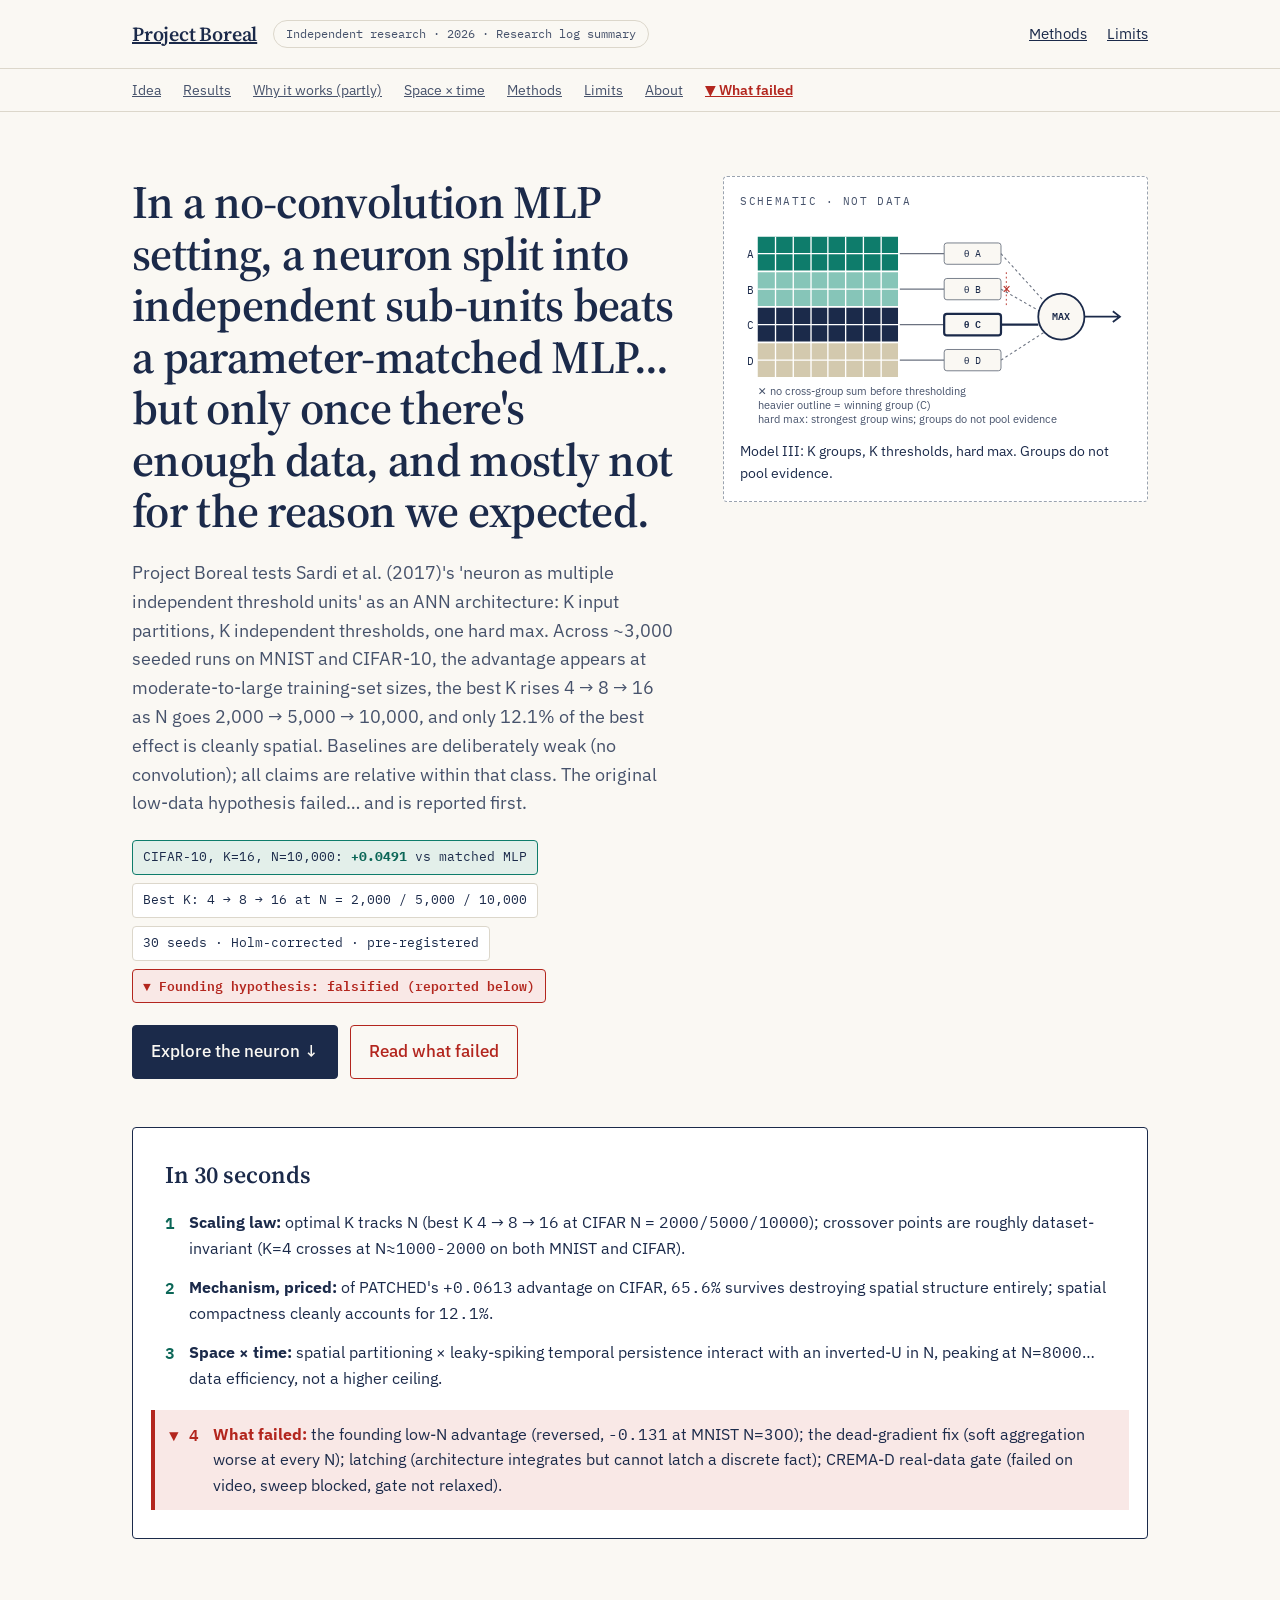
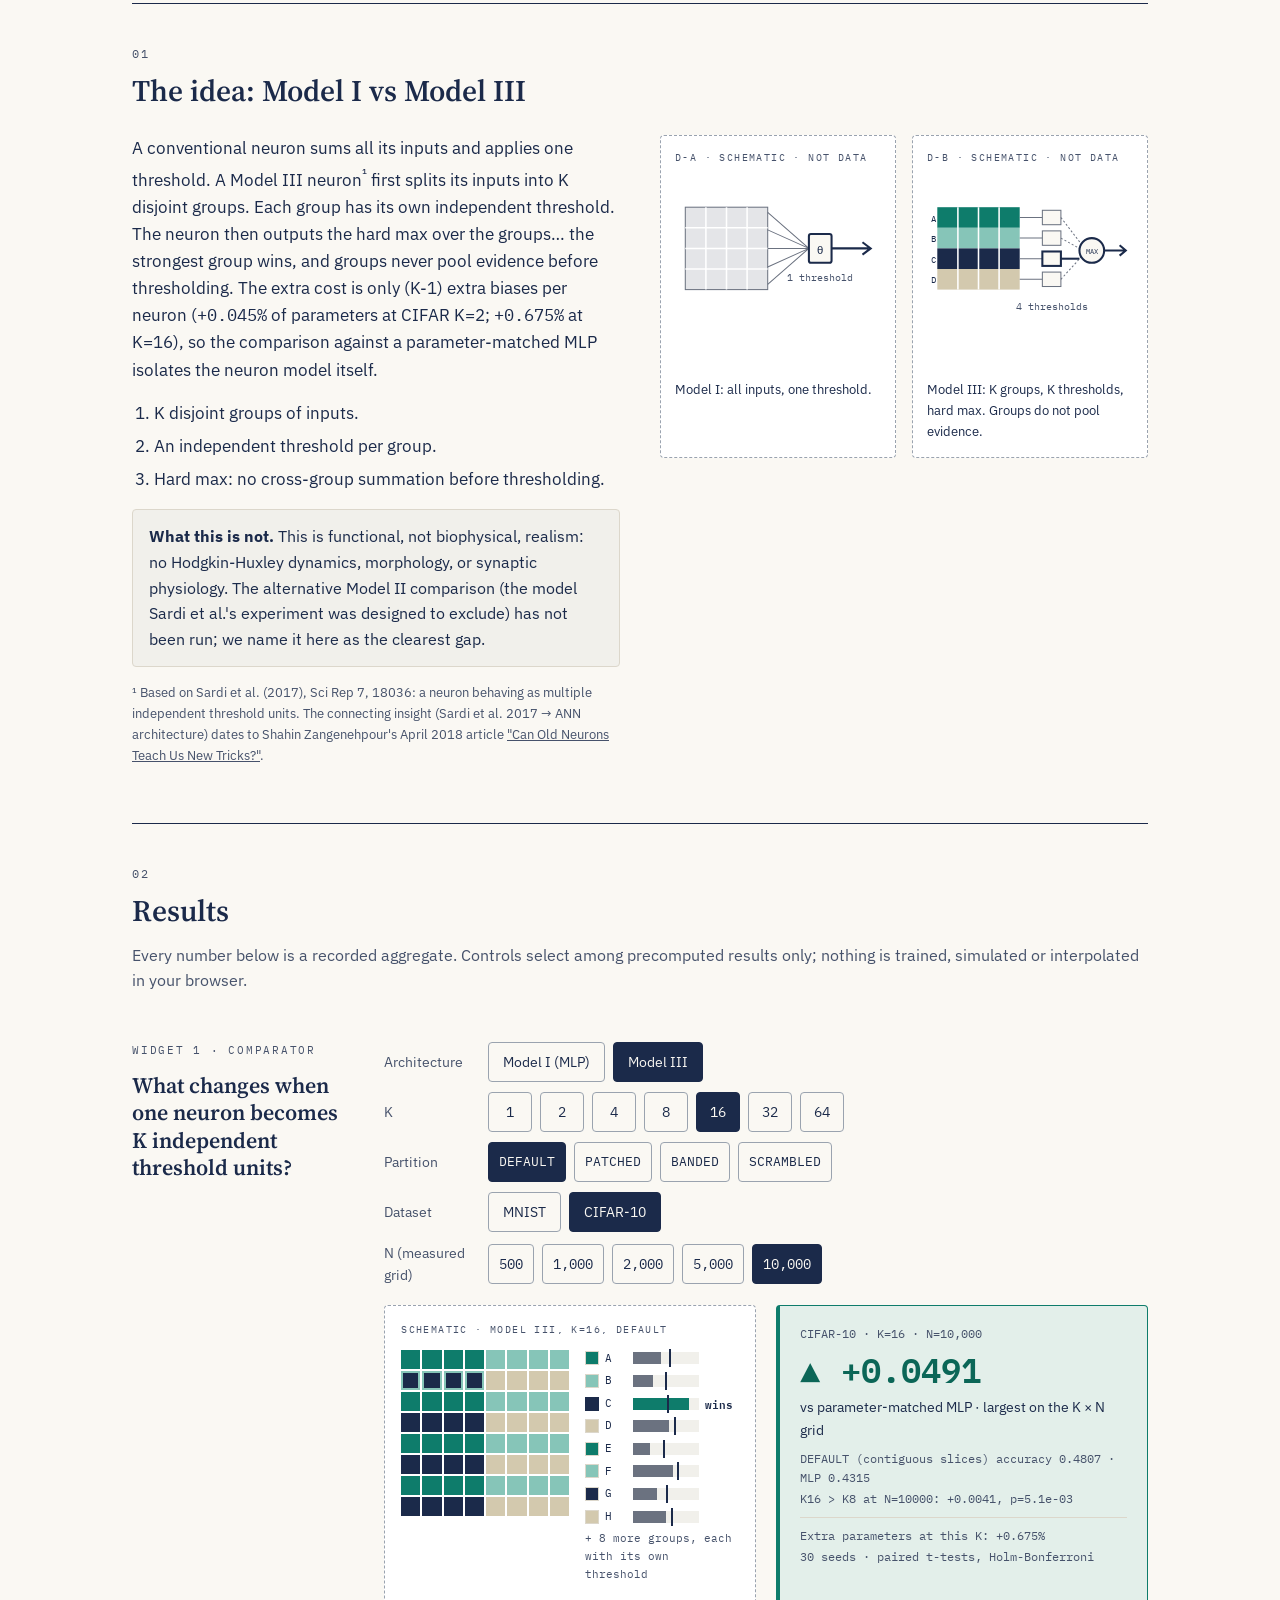
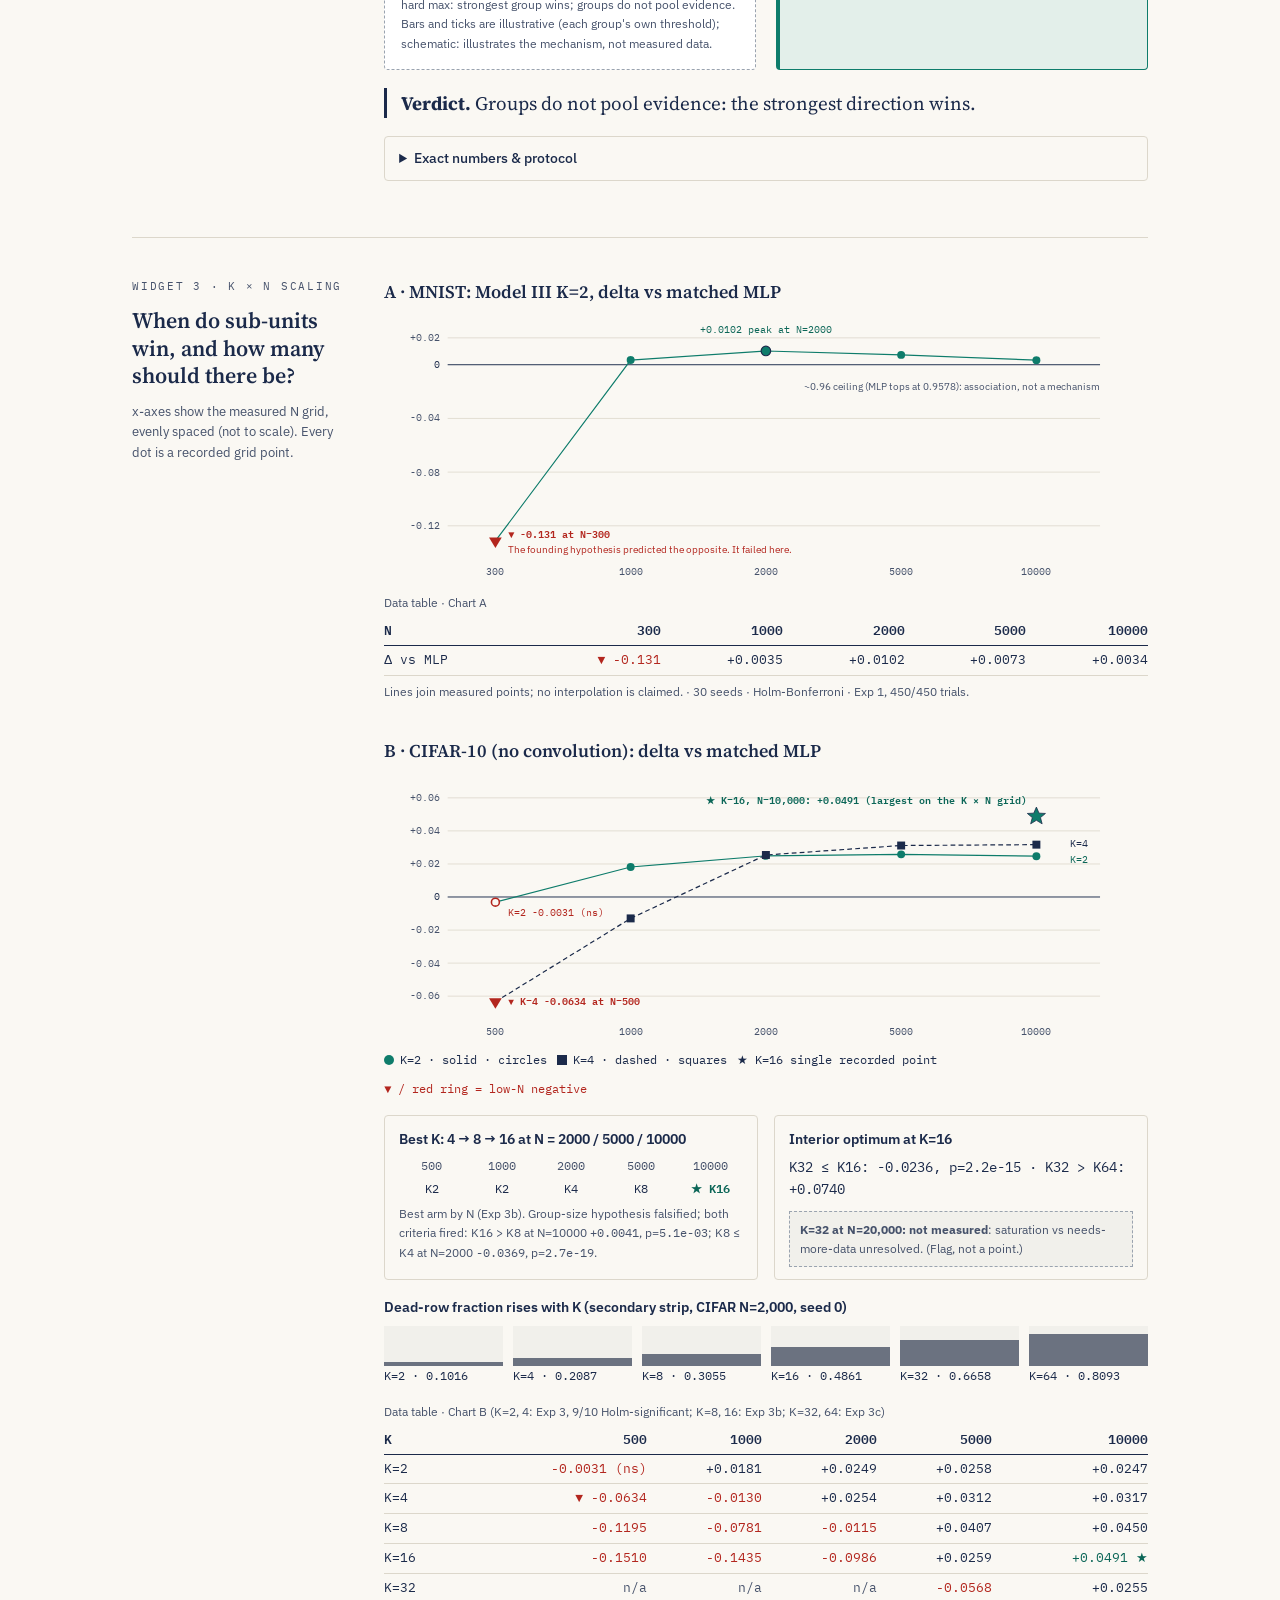
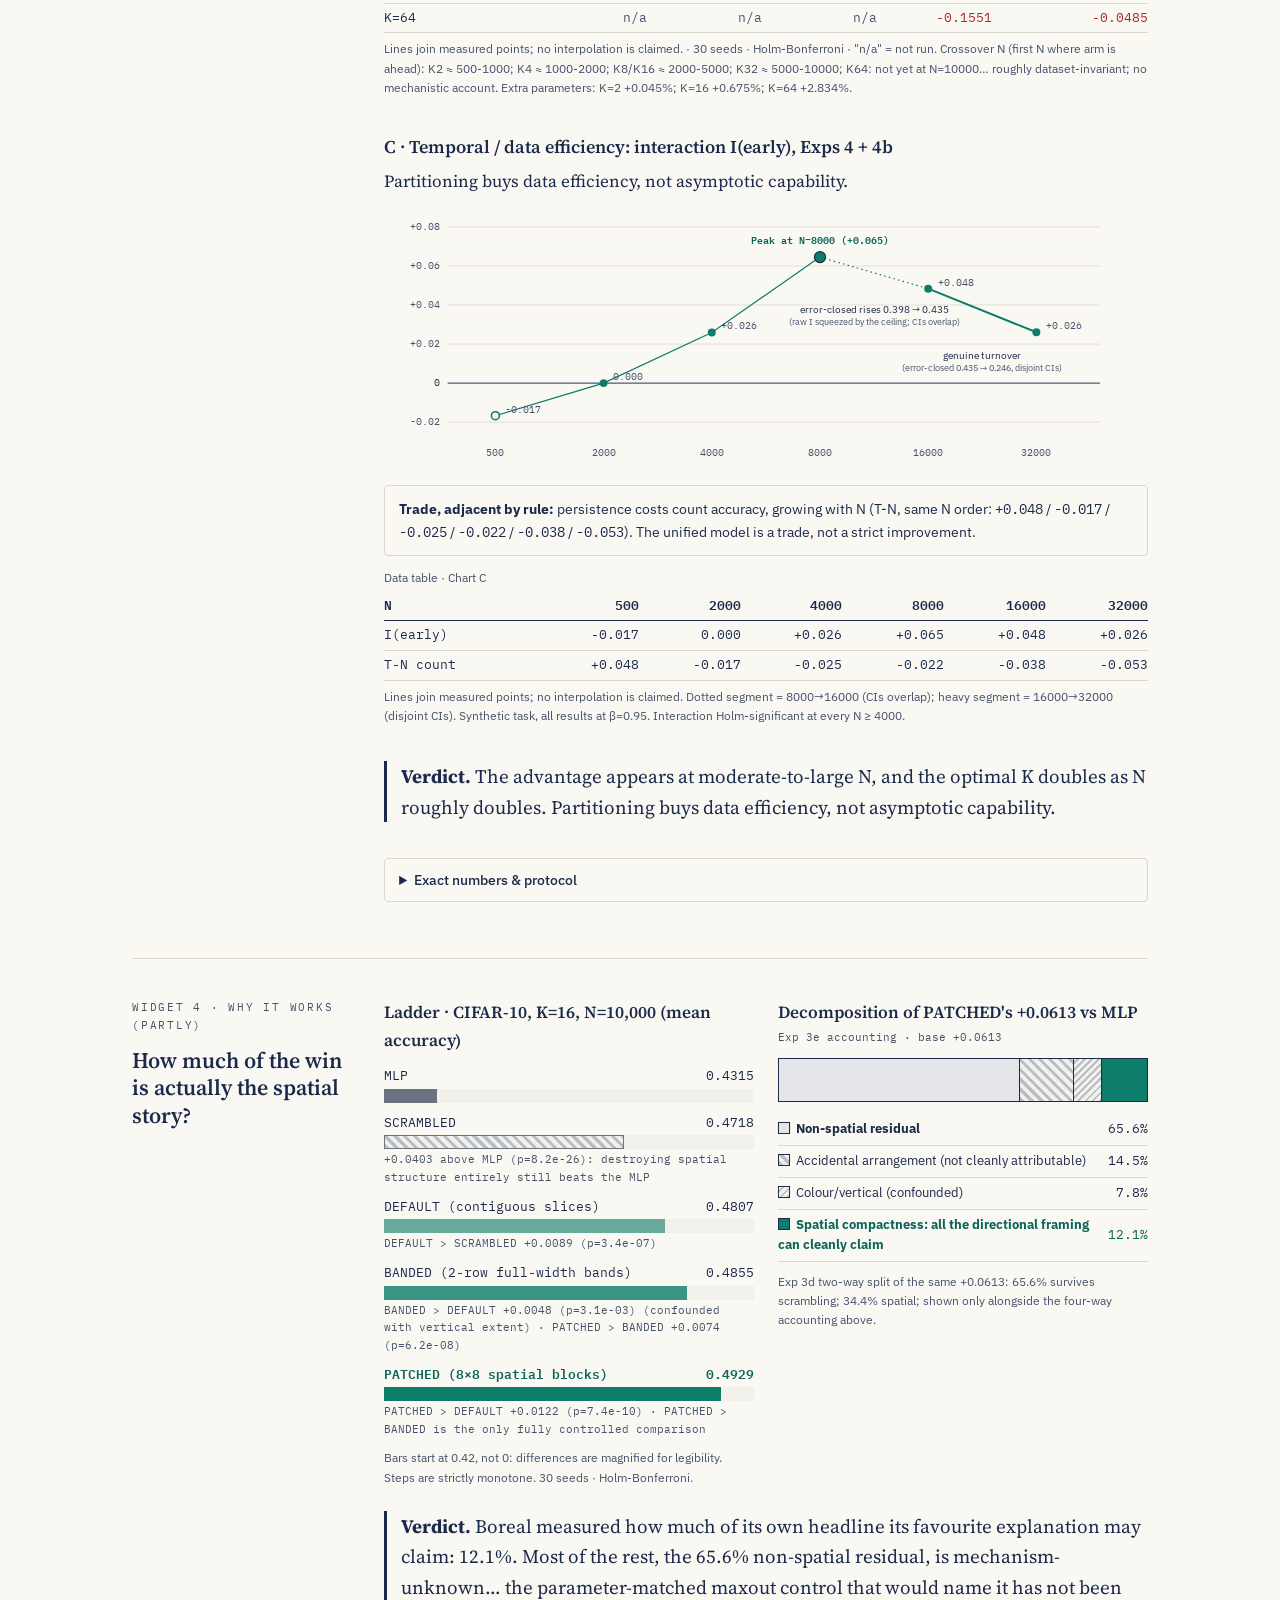
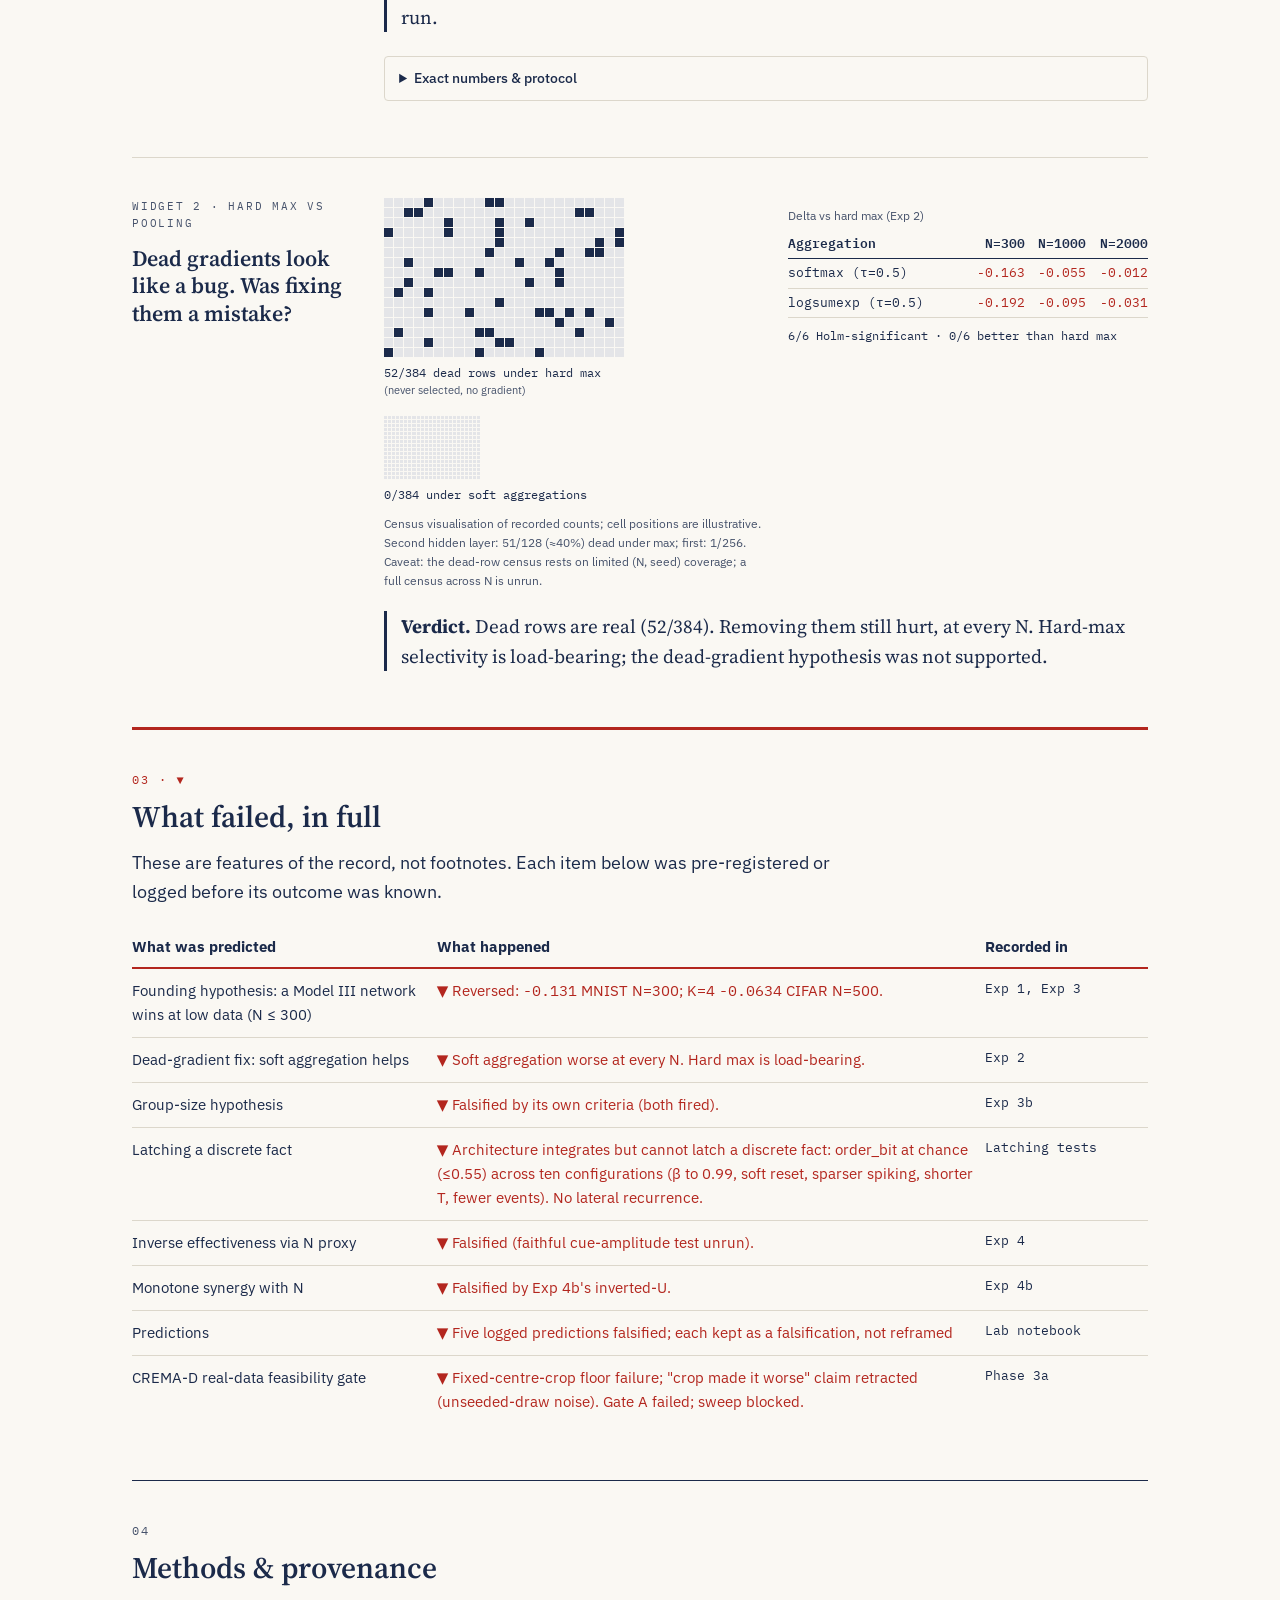
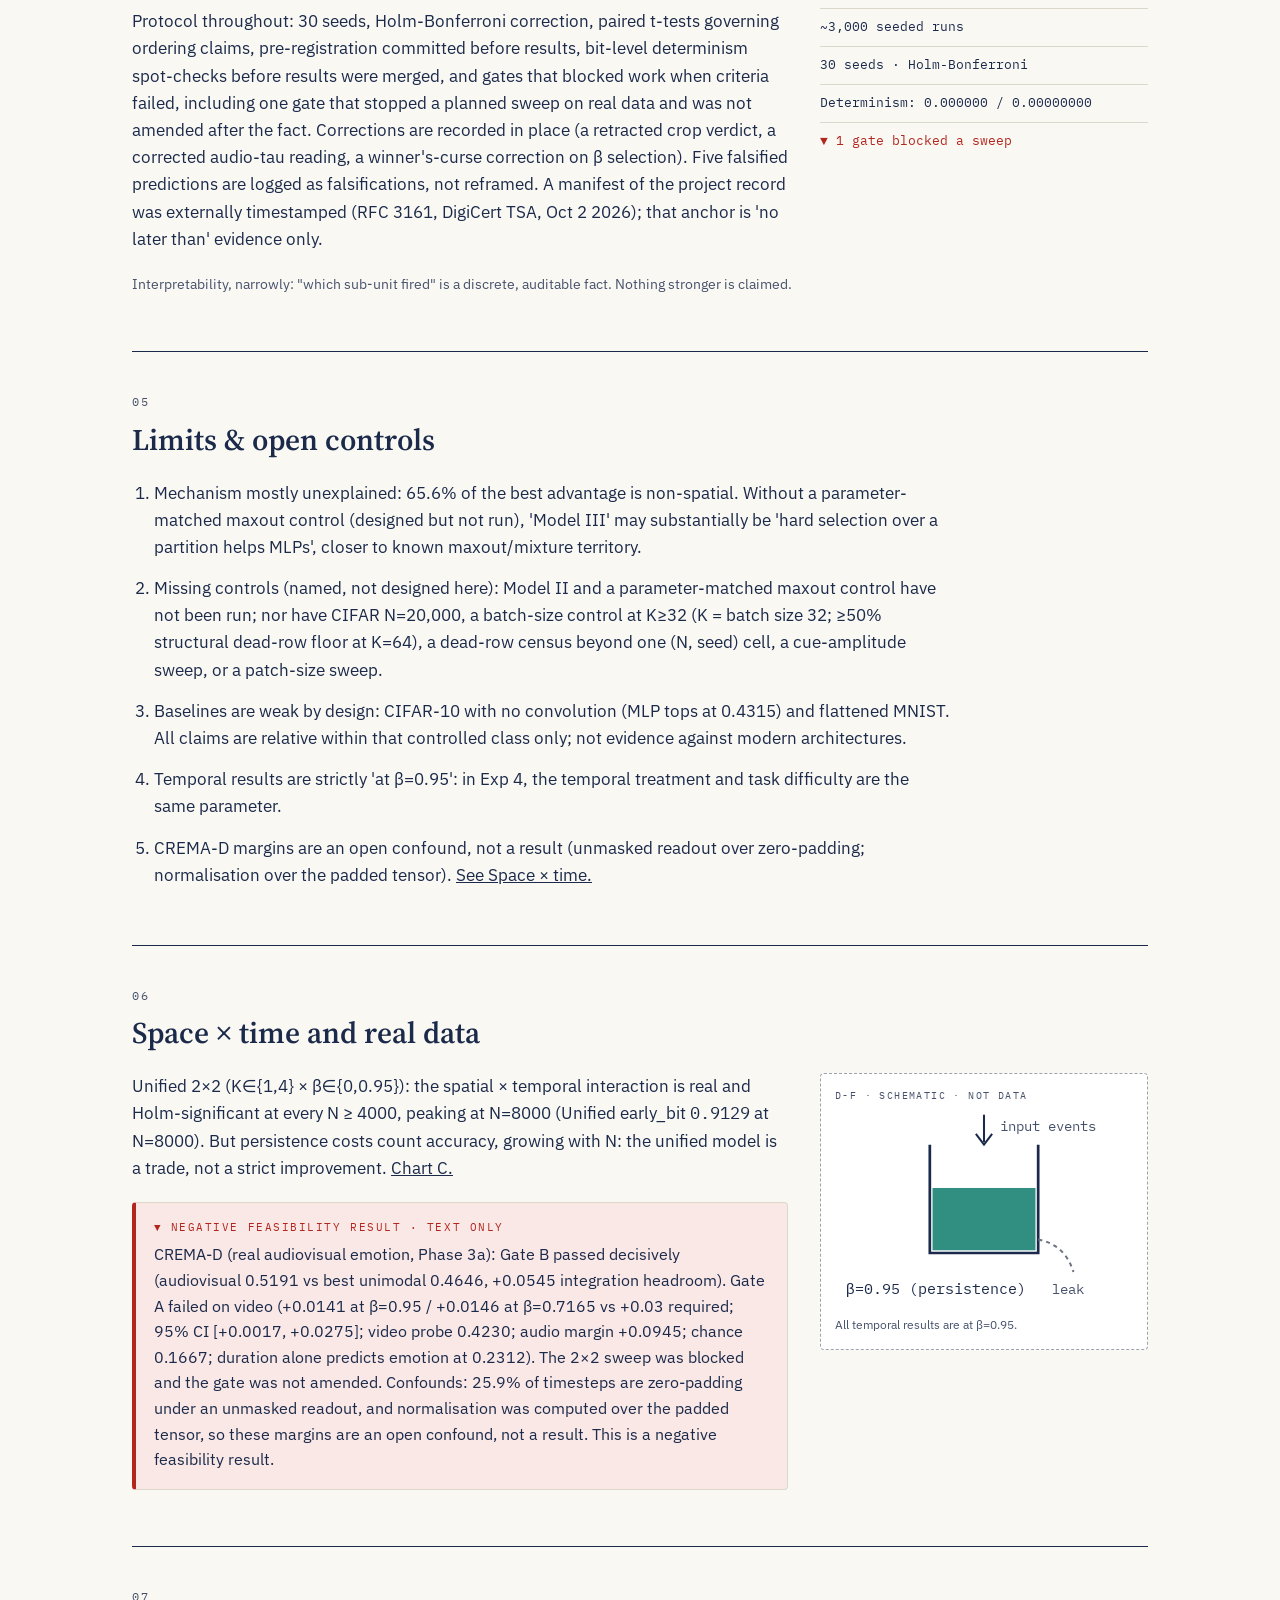
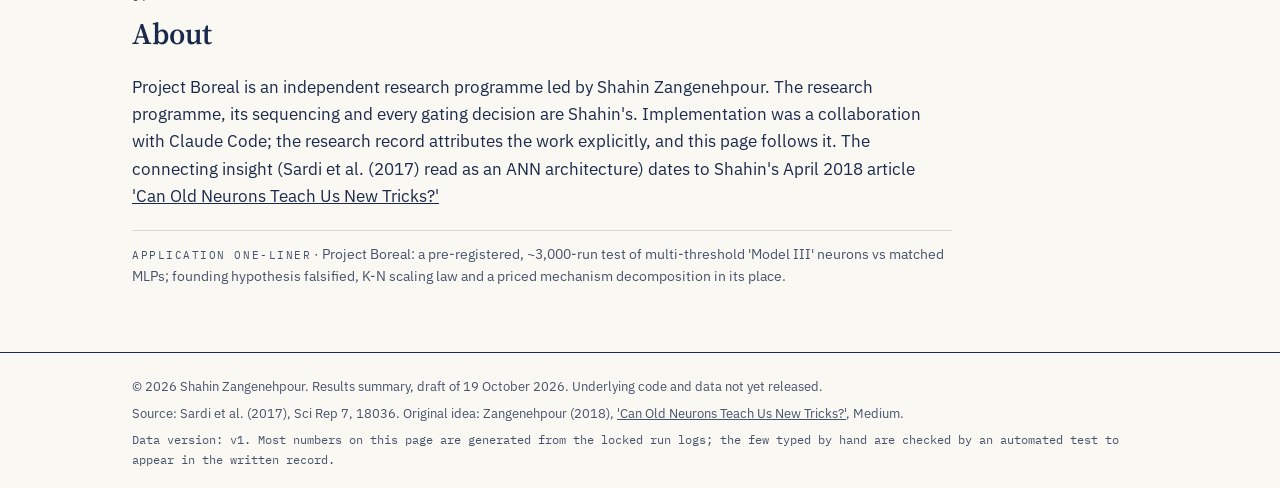
==== boreal/index.html @ 22e05ed9 "Host the Project Boreal results summary at /boreal/ - Copy the built static page (index.html, styles" ====
<!doctype html>
<html lang="en-CA">
<head>
<meta charset="utf-8">
<meta name="viewport" content="width=device-width, initial-scale=1">
<title>Project Boreal</title>
<meta name="description" content="Project Boreal: a pre-registered test of multi-threshold Model III neurons against parameter-matched MLPs. Results summary from the research log.">
<link rel="preconnect" href="https://fonts.googleapis.com">
<link rel="preconnect" href="https://fonts.gstatic.com" crossorigin>
<link rel="stylesheet" href="https://fonts.googleapis.com/css2?family=Source+Serif+4:opsz,wght@8..60,400;8..60,600&family=IBM+Plex+Sans:wght@400;500;600&family=IBM+Plex+Mono:wght@400;500;600&display=swap">
<link rel="stylesheet" href="styles.css">
<script src="app.js" defer></script>
</head>
<body>

<header class="site-header" id="top">
  <div class="site-header__inner">
    <a class="site-title" href="#top">Project Boreal</a>
    <span class="pill">Independent research · 2026 · Research log summary</span>
    <span class="spacer"></span>
    <nav class="top-links" aria-label="Quick links">
      <a href="#methods">Methods</a><span class="only-mob" aria-hidden="true">·</span><a href="#limits">Limits</a>
    </nav>
  </div>
</header>

<nav class="sticky-nav only-desk" aria-label="Sections">
  <div class="sticky-nav__inner">
    <a href="#idea">Idea</a>
    <a href="#results">Results</a>
    <a href="#why">Why it works (partly)</a>
    <a href="#spacetime">Space × time</a>
    <a href="#methods">Methods</a>
    <a href="#limits">Limits</a>
    <a href="#about">About</a>
    <a class="sticky-nav__fail" href="#failed">▼ What failed</a>
  </div>
</nav>

<details class="mob-nav only-mob">
  <summary>Sections ▾ <a class="mob-nav__fail" href="#failed">▼ What failed</a></summary>
  <nav class="mob-nav__links" aria-label="Sections">
    <a href="#idea">Idea</a>
    <a href="#results">Results</a>
    <a href="#why">Why it works (partly)</a>
    <a href="#spacetime">Space × time</a>
    <a href="#methods">Methods</a>
    <a href="#limits">Limits</a>
    <a href="#about">About</a>
  </nav>
</details>

<main>

<section class="hero" aria-labelledby="hero-title">
  <div class="hero__text">
    <h1 id="hero-title">In a no-convolution MLP setting, a neuron split into independent sub-units beats a parameter-matched MLP… but only once there's enough data, and mostly not for the reason we expected.</h1>
    <p class="lead only-desk">Project Boreal tests Sardi et al. (2017)'s 'neuron as multiple independent threshold units' as an ANN architecture: K input partitions, K independent thresholds, one hard max. Across ~3,000 seeded runs on MNIST and CIFAR-10, the advantage appears at moderate-to-large training-set sizes, the best K rises <span data-v="cifar.best_k.2000" data-f="i">4</span> → <span data-v="cifar.best_k.5000" data-f="i">8</span> → <span data-v="cifar.best_k.10000" data-f="i">16</span> as N goes 2,000 → 5,000 → 10,000, and only <span data-v="partition.share.compactness" data-f="p1">12.1%</span> of the best effect is cleanly spatial. Baselines are deliberately weak (no convolution); all claims are relative within that class. The original low-data hypothesis failed… and is reported first.</p>
    <ul class="chips">
      <li class="chip-win">CIFAR-10, K=16, N=10,000: <b data-v="cifar.delta.16.10000" data-f="s4">+0.0491</b> vs matched MLP</li>
      <li>Best K: <span data-v="cifar.best_k.2000" data-f="i">4</span> → <span data-v="cifar.best_k.5000" data-f="i">8</span> → <span data-v="cifar.best_k.10000" data-f="i">16</span> at N = 2,000 / 5,000 / 10,000</li>
      <li><span data-v="meta.seeds" data-f="i">30</span> seeds · Holm-corrected · pre-registered</li>
      <li class="chip-fail">▼ Founding hypothesis: falsified (reported below)</li>
    </ul>
    <div class="ctas">
      <a class="cta" href="#widget1">Explore the neuron ↓</a>
      <a class="cta cta--fail" href="#failed">Read what failed</a>
    </div>
  </div>
  <figure class="schematic hero__fig only-desk">
    <div class="schematic__label">SCHEMATIC · NOT DATA</div>
    <svg viewBox="0 0 440 240" role="img" aria-label="Schematic of a Model III neuron: an input grid split into four lettered groups, each with its own threshold, feeding a hard max; group C wins.">
      <rect class="f-g0" x="20" y="20" width="158" height="38"/>
      <rect class="f-g1" x="20" y="60" width="158" height="38"/>
      <rect class="f-g2" x="20" y="100" width="158" height="38"/>
      <rect class="f-g3" x="20" y="140" width="158" height="38"/>
      <path class="f-none s-surface" stroke-width="1.5" d="M40 20V178M60 20V178M80 20V178M99 20V178M119 20V178M139 20V178M159 20V178M20 39H178M20 79H178M20 119H178M20 159H178"/>
      <text class="t-mono" font-size="12" x="8" y="44">A</text>
      <text class="t-mono" font-size="12" x="8" y="84">B</text>
      <text class="t-mono" font-size="12" x="8" y="124">C</text>
      <text class="t-mono" font-size="12" x="8" y="164">D</text>
      <path class="f-none s-base" stroke-width="1.5" d="M180 39H230M180 79H230M180 119H230M180 159H230"/>
      <rect class="f-paper s-base" stroke-width="1" x="230" y="27" width="64" height="24" rx="3"/>
      <rect class="f-paper s-base" stroke-width="1" x="230" y="67" width="64" height="24" rx="3"/>
      <rect class="f-paper s-ink" stroke-width="2.5" x="230" y="107" width="64" height="24" rx="3"/>
      <rect class="f-paper s-base" stroke-width="1" x="230" y="147" width="64" height="24" rx="3"/>
      <text class="t-mono t-mid" font-size="11" x="262" y="43">θ A</text>
      <text class="t-mono t-mid" font-size="11" x="262" y="83">θ B</text>
      <text class="t-mono t-mid t-b" font-size="11" x="262" y="123">θ C</text>
      <text class="t-mono t-mid" font-size="11" x="262" y="163">θ D</text>
      <path class="f-none s-base" stroke-width="1.2" stroke-dasharray="3 3" d="M294 39L342 92M294 79L338 104M294 159L342 128"/>
      <path class="f-none s-ink" stroke-width="2.5" d="M294 119H336"/>
      <circle class="f-paper s-ink" stroke-width="2" cx="362" cy="110" r="26"/>
      <text class="t-mono t-mid t-b" font-size="11" x="362" y="114">MAX</text>
      <path class="f-none s-ink" stroke-width="2" d="M388 110H426M420 104L428 110L420 116"/>
      <path class="f-none s-fail" stroke-width="1" stroke-dasharray="2 3" d="M300 60V98"/>
      <text class="t-mono t-fail t-mid" font-size="12" x="300" y="83">✕</text>
      <text class="t-body t-ink2" font-size="12" x="20" y="198">✕ no cross-group sum before thresholding</text>
      <text class="t-body t-ink2" font-size="12" x="20" y="214">heavier outline = winning group (C)</text>
      <text class="t-body t-ink2" font-size="12" x="20" y="230">hard max: strongest group wins; groups do not pool evidence</text>
    </svg>
    <figcaption>Model III: K groups, K thresholds, hard max. Groups do not pool evidence.</figcaption>
  </figure>
</section>

<section class="thirty" aria-labelledby="thirty-title">
  <h2 id="thirty-title">In 30 seconds</h2>
  <ol>
    <li><span class="thirty__n">1</span><span><b>Scaling law:</b> optimal K tracks N (best K <span class="mono" data-v="cifar.best_k.2000" data-f="i">4</span> → <span class="mono" data-v="cifar.best_k.5000" data-f="i">8</span> → <span class="mono" data-v="cifar.best_k.10000" data-f="i">16</span> at CIFAR N = <span class="mono">2000/5000/10000</span>); crossover points are roughly dataset-invariant (K=4 crosses at N≈<span class="mono">1000-2000</span> on both MNIST and CIFAR).</span></li>
    <li><span class="thirty__n">2</span><span><b>Mechanism, priced:</b> of PATCHED's <span class="mono" data-v="partition.delta.PATCHED" data-f="s4">+0.0613</span> advantage on CIFAR, <span class="mono" data-v="partition.share.non_spatial" data-f="p1">65.6%</span> survives destroying spatial structure entirely; spatial compactness cleanly accounts for <span class="mono" data-v="partition.share.compactness" data-f="p1">12.1%</span>.</span></li>
    <li><span class="thirty__n">3</span><span><b>Space × time:</b> spatial partitioning × leaky-spiking temporal persistence interact with an inverted-U in N, peaking at N=<span class="mono">8000</span>… data efficiency, not a higher ceiling.</span></li>
    <li class="thirty__fail"><span class="thirty__n">▼ 4</span><span><b>What failed:</b> the founding low-N advantage (reversed, <span class="mono" data-v="mnist.delta_k2.300" data-f="s3">-0.131</span> at MNIST N=300); the dead-gradient fix (soft aggregation worse at every N); latching (architecture integrates but cannot latch a discrete fact); CREMA-D real-data gate (failed on video, sweep blocked, gate not relaxed).</span></li>
  </ol>
</section>

<p class="lead lead--mob only-mob">Project Boreal tests Sardi et al. (2017)'s 'neuron as multiple independent threshold units' as an ANN architecture: K input partitions, K independent thresholds, one hard max. Across ~3,000 seeded runs on MNIST and CIFAR-10, the advantage appears at moderate-to-large training-set sizes, the best K rises <span data-v="cifar.best_k.2000" data-f="i">4</span> → <span data-v="cifar.best_k.5000" data-f="i">8</span> → <span data-v="cifar.best_k.10000" data-f="i">16</span> as N goes 2,000 → 5,000 → 10,000, and only <span data-v="partition.share.compactness" data-f="p1">12.1%</span> of the best effect is cleanly spatial. Baselines are deliberately weak (no convolution); all claims are relative within that class. The original low-data hypothesis failed… and is reported first.</p>

<section class="hero-mob only-mob" aria-label="Schematic of a Model III neuron">
  <figure class="schematic">
    <div class="schematic__label">SCHEMATIC · NOT DATA</div>
    <div class="hero-mob__inner">
      <div class="hero-mob__grid" aria-hidden="true"><span></span><span></span><span></span><span></span></div>
      <div class="hero-mob__map">
        <span>A → θ A</span>
        <span>B → θ B</span>
        <span><b>C → θ C · wins</b></span>
        <span>D → θ D</span>
        <span class="ink2">→ MAX → out</span>
      </div>
    </div>
    <figcaption>Model III: K groups, K thresholds, hard max. Groups do not pool evidence.</figcaption>
  </figure>
</section>

<section class="sec sec--idea" id="idea" aria-labelledby="idea-title">
  <div class="eyebrow">01</div>
  <h2 id="idea-title">The idea: Model I vs Model III</h2>
  <div class="idea">
    <div class="idea__text">
      <p>A conventional neuron sums all its inputs and applies one threshold. A Model III neuron<sup>¹</sup> first splits its inputs into K disjoint groups. Each group has its own independent threshold. The neuron then outputs the hard max over the groups… the strongest group wins, and groups never pool evidence before thresholding. The extra cost is only (K-1) extra biases per neuron (<span class="mono" data-v="cifar.extra_params.2.pct" data-f="sp3">+0.045%</span> of parameters at CIFAR K=2; <span class="mono" data-v="cifar.extra_params.16.pct" data-f="sp3">+0.675%</span> at K=16), so the comparison against a parameter-matched MLP isolates the neuron model itself.</p>
      <ol>
        <li>K disjoint groups of inputs.</li>
        <li>An independent threshold per group.</li>
        <li>Hard max: no cross-group summation before thresholding.</li>
      </ol>
      <div class="box"><b>What this is not.</b> This is functional, not biophysical, realism: no Hodgkin-Huxley dynamics, morphology, or synaptic physiology. The alternative Model II comparison (the model Sardi et al.'s experiment was designed to exclude) has not been run; we name it here as the clearest gap.</div>
      <p class="footnote">¹ Based on Sardi et al. (2017), Sci Rep 7, 18036: a neuron behaving as multiple independent threshold units. The connecting insight (Sardi et al. 2017 → ANN architecture) dates to Shahin Zangenehpour's April 2018 article <a href="https://medium.com/@docteurzed/can-old-neurons-teach-us-new-tricks-2f8df9939057">"Can Old Neurons Teach Us New Tricks?"</a>.</p>
    </div>
    <div class="idea__figs">
      <figure class="schematic">
        <div class="schematic__label">D-A · SCHEMATIC · NOT DATA</div>
        <svg viewBox="0 0 200 200" role="img" aria-label="Model I: all inputs converge on one threshold and one output.">
          <rect class="f-base-soft s-base" stroke-width="1" x="10" y="40" width="80" height="80"/>
          <path class="f-none s-surface" stroke-width="1.5" d="M30 40V120M50 40V120M70 40V120M10 60H90M10 80H90M10 100H90"/>
          <path class="f-none s-base" stroke-width="1" d="M90 45L130 80M90 80H130M90 115L130 80M90 62L130 80M90 98L130 80"/>
          <rect class="f-paper s-ink" stroke-width="2" x="130" y="66" width="22" height="28" rx="2"/>
          <text class="t-mono t-mid" font-size="11" x="141" y="85">θ</text>
          <path class="f-none s-ink" stroke-width="2" d="M152 80H188M182 74L190 80L182 86"/>
          <text class="t-mono t-ink2 t-mid" font-size="10" x="141" y="112">1 threshold</text>
        </svg>
        <figcaption>Model I: all inputs, one threshold.</figcaption>
      </figure>
      <figure class="schematic">
        <div class="schematic__label">D-B · SCHEMATIC · NOT DATA</div>
        <svg viewBox="0 0 200 200" role="img" aria-label="Model III: four input groups, four thresholds, a hard max; group C wins.">
          <rect class="f-g0" x="10" y="40" width="80" height="20"/>
          <rect class="f-g1" x="10" y="60" width="80" height="20"/>
          <rect class="f-g2" x="10" y="80" width="80" height="20"/>
          <rect class="f-g3" x="10" y="100" width="80" height="20"/>
          <path class="f-none s-surface" stroke-width="1.5" d="M30 40V120M50 40V120M70 40V120"/>
          <path class="f-none s-base" stroke-width="1" d="M90 50H112M90 70H112M90 90H112M90 110H112"/>
          <rect class="f-paper s-base" stroke-width="1" x="112" y="43" width="18" height="14"/>
          <rect class="f-paper s-base" stroke-width="1" x="112" y="63" width="18" height="14"/>
          <rect class="f-paper s-ink" stroke-width="2" x="112" y="83" width="18" height="14"/>
          <rect class="f-paper s-base" stroke-width="1" x="112" y="103" width="18" height="14"/>
          <path class="f-none s-base" stroke-width="1" stroke-dasharray="2 2" d="M130 50L150 76M130 70L148 80M130 110L150 88"/>
          <path class="f-none s-ink" stroke-width="2" d="M130 90H148"/>
          <circle class="f-paper s-ink" stroke-width="2" cx="160" cy="82" r="12"/>
          <text class="t-mono t-mid" font-size="7" x="160" y="85">MAX</text>
          <path class="f-none s-ink" stroke-width="2" d="M172 82H192M187 77L193 82L187 87"/>
          <text class="t-mono" font-size="9" x="4" y="54">A</text>
          <text class="t-mono" font-size="9" x="4" y="74">B</text>
          <text class="t-mono" font-size="9" x="4" y="94">C</text>
          <text class="t-mono" font-size="9" x="4" y="114">D</text>
          <text class="t-mono t-ink2 t-mid" font-size="10" x="121" y="140">4 thresholds</text>
        </svg>
        <figcaption>Model III: K groups, K thresholds, hard max. Groups do not pool evidence.</figcaption>
      </figure>
    </div>
  </div>
</section>

<section class="sec sec--results" id="results" aria-labelledby="results-title">
  <div class="eyebrow">02</div>
  <h2 id="results-title">Results</h2>
  <p>Every number below is a recorded aggregate. Controls select among precomputed results only; nothing is trained, simulated or interpolated in your browser.</p>
</section>

<section class="widget widget--first widget--w1" id="widget1" aria-labelledby="w1-title">
  <div class="widget__wrap">
    <div class="widget__side">
      <div class="widget__label">WIDGET 1 · COMPARATOR</div>
      <h3 id="w1-title">What changes when one neuron becomes K independent threshold units?</h3>
    </div>
    <div class="widget__main">
      <div class="controls">
        <div class="ctl-row" role="group" aria-labelledby="ctl-arch">
          <span class="ctl-row__label" id="ctl-arch">Architecture</span>
          <button type="button" class="btn" data-arch="I" aria-pressed="false" disabled>Model I (MLP)</button>
          <button type="button" class="btn" data-arch="III" aria-pressed="true" disabled>Model III</button>
        </div>
        <div class="ctl-row" role="group" aria-labelledby="ctl-k">
          <span class="ctl-row__label" id="ctl-k">K</span>
          <button type="button" class="btn btn--k" data-k="1" aria-pressed="false" disabled>1</button>
          <button type="button" class="btn btn--k" data-k="2" aria-pressed="false" disabled>2</button>
          <button type="button" class="btn btn--k" data-k="4" aria-pressed="false" disabled>4</button>
          <button type="button" class="btn btn--k" data-k="8" aria-pressed="false" disabled>8</button>
          <button type="button" class="btn btn--k" data-k="16" aria-pressed="true" disabled>16</button>
          <button type="button" class="btn btn--k" data-k="32" aria-pressed="false" disabled>32</button>
          <button type="button" class="btn btn--k" data-k="64" aria-pressed="false" disabled>64</button>
        </div>
        <div class="ctl-row" role="group" aria-labelledby="ctl-part">
          <span class="ctl-row__label" id="ctl-part">Partition</span>
          <button type="button" class="btn btn--part" data-part="DEFAULT" aria-pressed="true" disabled>DEFAULT</button>
          <button type="button" class="btn btn--part" data-part="PATCHED" aria-pressed="false" disabled>PATCHED</button>
          <button type="button" class="btn btn--part" data-part="BANDED" aria-pressed="false" disabled>BANDED</button>
          <button type="button" class="btn btn--part" data-part="SCRAMBLED" aria-pressed="false" disabled>SCRAMBLED</button>
        </div>
        <div class="ctl-row" role="group" aria-labelledby="ctl-ds">
          <span class="ctl-row__label" id="ctl-ds">Dataset</span>
          <button type="button" class="btn" data-ds="MNIST" aria-pressed="false" disabled>MNIST</button>
          <button type="button" class="btn" data-ds="CIFAR" aria-pressed="true" disabled>CIFAR-10</button>
        </div>
        <div class="ctl-row" role="group" aria-labelledby="ctl-n">
          <span class="ctl-row__label" id="ctl-n">N (measured grid)</span>
          <button type="button" class="btn btn--n" data-ni="0" aria-pressed="false" disabled>500</button>
          <button type="button" class="btn btn--n" data-ni="1" aria-pressed="false" disabled>1,000</button>
          <button type="button" class="btn btn--n" data-ni="2" aria-pressed="false" disabled>2,000</button>
          <button type="button" class="btn btn--n" data-ni="3" aria-pressed="false" disabled>5,000</button>
          <button type="button" class="btn btn--n" data-ni="4" aria-pressed="true" disabled>10,000</button>
        </div>
      </div>
      <p class="load-note" id="w1-load-note" hidden>The interactive controls could not start, so they are off. The default recorded cell is shown.</p>

      <div class="stage">
        <figure class="schematic stage__fig">
          <div class="schematic__label" id="w1-stage-label">SCHEMATIC · MODEL III, K=16, DEFAULT</div>
          <div class="stage__inner" aria-hidden="true">
            <div class="cells" id="w1-cells"><div class="cell g0"></div><div class="cell g0"></div><div class="cell g0"></div><div class="cell g0"></div><div class="cell g1"></div><div class="cell g1"></div><div class="cell g1"></div><div class="cell g1"></div><div class="cell g2 win"></div><div class="cell g2 win"></div><div class="cell g2 win"></div><div class="cell g2 win"></div><div class="cell g3"></div><div class="cell g3"></div><div class="cell g3"></div><div class="cell g3"></div><div class="cell g0"></div><div class="cell g0"></div><div class="cell g0"></div><div class="cell g0"></div><div class="cell g1"></div><div class="cell g1"></div><div class="cell g1"></div><div class="cell g1"></div><div class="cell g2"></div><div class="cell g2"></div><div class="cell g2"></div><div class="cell g2"></div><div class="cell g3"></div><div class="cell g3"></div><div class="cell g3"></div><div class="cell g3"></div><div class="cell g0"></div><div class="cell g0"></div><div class="cell g0"></div><div class="cell g0"></div><div class="cell g1"></div><div class="cell g1"></div><div class="cell g1"></div><div class="cell g1"></div><div class="cell g2"></div><div class="cell g2"></div><div class="cell g2"></div><div class="cell g2"></div><div class="cell g3"></div><div class="cell g3"></div><div class="cell g3"></div><div class="cell g3"></div><div class="cell g0"></div><div class="cell g0"></div><div class="cell g0"></div><div class="cell g0"></div><div class="cell g1"></div><div class="cell g1"></div><div class="cell g1"></div><div class="cell g1"></div><div class="cell g2"></div><div class="cell g2"></div><div class="cell g2"></div><div class="cell g2"></div><div class="cell g3"></div><div class="cell g3"></div><div class="cell g3"></div><div class="cell g3"></div></div>
            <div class="grp-rows">
              <div class="grp-rows__list" id="w1-rows"><div class="grp-row"><span class="grp-row__sw g0"></span><span class="grp-row__id">A</span><span class="grp-row__track"><span class="grp-row__fill" style="width:42%"></span><span class="grp-row__tick" style="left:55%"></span></span><span class="grp-row__tag"></span></div><div class="grp-row"><span class="grp-row__sw g1"></span><span class="grp-row__id">B</span><span class="grp-row__track"><span class="grp-row__fill" style="width:30%"></span><span class="grp-row__tick" style="left:48%"></span></span><span class="grp-row__tag"></span></div><div class="grp-row grp-row--win"><span class="grp-row__sw g2"></span><span class="grp-row__id">C</span><span class="grp-row__track"><span class="grp-row__fill" style="width:84%"></span><span class="grp-row__tick" style="left:52%"></span></span><span class="grp-row__tag">wins</span></div><div class="grp-row"><span class="grp-row__sw g3"></span><span class="grp-row__id">D</span><span class="grp-row__track"><span class="grp-row__fill" style="width:55%"></span><span class="grp-row__tick" style="left:62%"></span></span><span class="grp-row__tag"></span></div><div class="grp-row"><span class="grp-row__sw g0"></span><span class="grp-row__id">E</span><span class="grp-row__track"><span class="grp-row__fill" style="width:26%"></span><span class="grp-row__tick" style="left:45%"></span></span><span class="grp-row__tag"></span></div><div class="grp-row"><span class="grp-row__sw g1"></span><span class="grp-row__id">F</span><span class="grp-row__track"><span class="grp-row__fill" style="width:61%"></span><span class="grp-row__tick" style="left:66%"></span></span><span class="grp-row__tag"></span></div><div class="grp-row"><span class="grp-row__sw g2"></span><span class="grp-row__id">G</span><span class="grp-row__track"><span class="grp-row__fill" style="width:36%"></span><span class="grp-row__tick" style="left:50%"></span></span><span class="grp-row__tag"></span></div><div class="grp-row"><span class="grp-row__sw g3"></span><span class="grp-row__id">H</span><span class="grp-row__track"><span class="grp-row__fill" style="width:50%"></span><span class="grp-row__tick" style="left:58%"></span></span><span class="grp-row__tag"></span></div></div>
              <div class="grp-more" id="w1-more">+ 8 more groups, each with its own threshold</div>
            </div>
          </div>
          <figcaption><span id="w1-caption-lead">hard max: strongest group wins; groups do not pool evidence.</span> Bars and ticks are illustrative (each group's own threshold); schematic: illustrates the mechanism, not measured data.</figcaption>
        </figure>
        <div class="panel panel--measured" id="w1-panel" aria-live="polite">
          <div class="panel__head" id="w1-head">CIFAR-10 · K=16 · N=10,000</div>
          <div class="panel__value" id="w1-value">▲ <span data-v="partition.delta.DEFAULT" data-f="s4">+0.0491</span></div>
          <div class="panel__sub" id="w1-sub">vs parameter-matched MLP · largest on the K × N grid</div>
          <div class="panel__lines" id="w1-lines"><div>DEFAULT (contiguous slices) accuracy <span data-v="partition.acc.DEFAULT" data-f="f4">0.4807</span> · MLP <span data-v="partition.acc.MLP" data-f="f4">0.4315</span></div><div>K16 &gt; K8 at N=10000: <span data-v="cifar.tests.k16_vs_k8_10000.diff" data-f="s4">+0.0041</span>, p=<span data-v="cifar.tests.k16_vs_k8_10000.p" data-f="e">5.1e-03</span></div></div>
          <p class="panel__low" id="w1-low" hidden>The founding hypothesis predicted the opposite. It failed here.</p>
          <div class="panel__foot">
            <div>Extra parameters at this K: <span id="w1-params" data-v="cifar.extra_params.16.pct" data-f="sp3">+0.675%</span></div>
            <div id="w1-src"><span data-v="meta.seeds" data-f="i">30</span> seeds · paired t-tests, Holm-Bonferroni</div>
          </div>
        </div>
      </div>

      <p class="verdict"><b>Verdict.</b> Groups do not pool evidence: the strongest direction wins.</p>
      <details class="exact">
        <summary>Exact numbers &amp; protocol</summary>
        <div class="exact__body">
          <span>MNIST, Model III K=2 vs parameter-matched MLP (Exp 1, <span data-v="mnist.trials" data-f="i">450</span>/<span data-v="mnist.trials" data-f="i">450</span> trials): N=300 <span data-v="mnist.delta_k2.300" data-f="s3">-0.131</span> · 1000 <span data-v="mnist.delta_k2.1000" data-f="s4">+0.0035</span> · 2000 <span data-v="mnist.delta_k2.2000" data-f="s4">+0.0102</span> (peak) · 5000 <span data-v="mnist.delta_k2.5000" data-f="s4">+0.0073</span> · 10000 <span data-v="mnist.delta_k2.10000" data-f="s4">+0.0034</span>. MLP tops at <span data-v="mnist.mlp_top" data-f="f4">0.9578</span>.</span>
          <span>MNIST, K=4 (Exp 1): N=300 <span data-v="mnist.delta_k4.300" data-f="s3">-0.328</span> · 1000 <span data-v="mnist.delta_k4.1000" data-f="s4">-0.0343</span> · 2000 <span data-v="mnist.delta_k4.2000" data-f="s4">+0.0067</span> · 5000 <span data-v="mnist.delta_k4.5000" data-f="s4">+0.0062</span> · 10000 <span data-v="mnist.delta_k4.10000" data-f="s4">+0.0020</span>.</span>
          <span>CIFAR-10 (no convolution; MLP tops at <span data-v="cifar.mlp_top" data-f="f4">0.4315</span>), Exp 3: K=2 <span data-v="cifar.delta.2.500" data-f="s4">-0.0031</span> (ns) / <span data-v="cifar.delta.2.1000" data-f="s4">+0.0181</span> / <span data-v="cifar.delta.2.2000" data-f="s4">+0.0249</span> / <span data-v="cifar.delta.2.5000" data-f="s4">+0.0258</span> / <span data-v="cifar.delta.2.10000" data-f="s4">+0.0247</span>; K=4 <span data-v="cifar.delta.4.500" data-f="s4">-0.0634</span> / <span data-v="cifar.delta.4.1000" data-f="s4">-0.0130</span> / <span data-v="cifar.delta.4.2000" data-f="s4">+0.0254</span> / <span data-v="cifar.delta.4.5000" data-f="s4">+0.0312</span> / <span data-v="cifar.delta.4.10000" data-f="s4">+0.0317</span> at N=500/1000/2000/5000/10000. <span data-v="cifar.exp3_sig_count" data-f="i">9</span>/<span data-v="cifar.exp3_comparisons" data-f="i">10</span> Holm-significant.</span>
          <span>K=16, N=10,000: <span data-v="cifar.delta.16.10000" data-f="s4">+0.0491</span> (Exp 3b). Partition arms measured only at K=16, N=10,000 (Exp 3d, 3e).</span>
          <span>Protocol: <span data-v="meta.seeds" data-f="i">30</span> seeds · Holm-Bonferroni · paired t-tests govern ordering claims (Welch reported) · pre-registered.</span>
        </div>
      </details>
    </div>
  </div>
</section>

<section class="widget widget--w3" aria-labelledby="w3-title">
  <div class="widget__wrap">
    <div class="widget__side">
      <div class="widget__label">WIDGET 3 · K × N SCALING</div>
      <h3 id="w3-title">When do sub-units win, and how many should there be?</h3>
      <p class="widget__note">x-axes show the measured N grid, evenly spaced (not to scale). Every dot is a recorded grid point.</p>
    </div>
    <div class="widget__main">

      <figure class="chart">
        <div class="chart__title"><span class="only-desk">A · MNIST: Model III K=2, delta vs matched MLP</span><span class="only-mob">A · MNIST: K=2, delta vs matched MLP</span></div>
        <svg class="only-desk" viewBox="0 0 960 340" role="img" aria-label="MNIST K=2 delta vs MLP by N: 300 -0.131, 1000 +0.0035, 2000 +0.0102 peak, 5000 +0.0073, 10000 +0.0034." data-x0="140" data-dx="170" data-y0="63.75" data-ppu="1687.5">
          <path class="f-none s-rule" stroke-width="1" d="M80 30H900M80 131.25H900M80 198.75H900M80 266.25H900"/>
          <path class="f-none s-ink" stroke-width="1.2" d="M80 63.75H900"/>
          <text class="ax t-end" x="70" y="34">+0.02</text>
          <text class="ax f-ink t-end" x="70" y="68">0</text>
          <text class="ax t-end" x="70" y="135">-0.04</text>
          <text class="ax t-end" x="70" y="203">-0.08</text>
          <text class="ax t-end" x="70" y="270">-0.12</text>
          <text class="ax t-mid" x="140" y="328">300</text>
          <text class="ax t-mid" x="310" y="328">1000</text>
          <text class="ax t-mid" x="480" y="328">2000</text>
          <text class="ax t-mid" x="650" y="328">5000</text>
          <text class="ax t-mid" x="820" y="328">10000</text>
          <polyline class="f-none s-accent" stroke-width="1.5" data-plot="mnist.delta_k2" data-ns="mnist.n" points="140,285.3 310,57.9 480,46.5 650,51.4 820,58"/>
          <path class="f-fail" d="M-8 -4.3L8 -4.3L0 8.7Z" data-pt="mnist.delta_k2.300" data-i="0" transform="translate(140,285.3)"/>
          <circle class="f-accent" r="5" data-pt="mnist.delta_k2.1000" data-i="1" cx="310" cy="57.9"/>
          <circle class="f-accent s-ink" stroke-width="1.5" r="6" data-pt="mnist.delta_k2.2000" data-i="2" cx="480" cy="46.5"/>
          <circle class="f-accent" r="5" data-pt="mnist.delta_k2.5000" data-i="3" cx="650" cy="51.4"/>
          <circle class="f-accent" r="5" data-pt="mnist.delta_k2.10000" data-i="4" cx="820" cy="58"/>
          <text class="t-mono t-fail t-b" font-size="13" x="156" y="282">▼ <tspan data-v="mnist.delta_k2.300" data-f="s3">-0.131</tspan> at N=300</text>
          <text class="t-body t-fail" font-size="13" x="156" y="300">The founding hypothesis predicted the opposite. It failed here.</text>
          <text class="t-mono t-accent t-mid" font-size="12" x="480" y="24"><tspan data-v="mnist.delta_k2.2000" data-f="s4">+0.0102</tspan> peak at N=2000</text>
          <text class="t-body t-ink2 t-end" font-size="12" x="900" y="96">~<tspan data-v="mnist.mlp_top" data-f="f2">0.96</tspan> ceiling (MLP tops at <tspan data-v="mnist.mlp_top" data-f="f4">0.9578</tspan>): association, not a mechanism</text>
        </svg>
        <svg class="only-mob" viewBox="0 0 328 200" role="img" aria-label="MNIST K=2 delta vs MLP by N: 300 -0.131, 1000 +0.0035, 2000 +0.0102 peak, 5000 +0.0073, 10000 +0.0034." data-x0="60" data-dx="62" data-y0="30" data-ppu="1000">
          <path class="f-none s-rule" stroke-width="1" d="M40 110H320M40 170H320"/>
          <path class="f-none s-ink" stroke-width="1" d="M40 30H320"/>
          <text class="ax ax--s f-ink t-end" x="34" y="34">0</text>
          <text class="ax ax--s t-end" x="34" y="114">-0.08</text>
          <text class="ax ax--s t-end" x="34" y="174">-0.14</text>
          <text class="ax ax--s t-mid" x="60" y="192">300</text>
          <text class="ax ax--s t-mid" x="122" y="192">1k</text>
          <text class="ax ax--s t-mid" x="184" y="192">2k</text>
          <text class="ax ax--s t-mid" x="246" y="192">5k</text>
          <text class="ax ax--s t-mid" x="308" y="192">10k</text>
          <polyline class="f-none s-accent" stroke-width="1.5" data-plot="mnist.delta_k2" data-ns="mnist.n" points="60,161.3 122,26.5 184,19.8 246,22.7 308,26.6"/>
          <path class="f-fail" d="M-6 -3.2L6 -3.2L0 6.5Z" data-pt="mnist.delta_k2.300" data-i="0" transform="translate(60,161.3)"/>
          <circle class="f-accent" r="4" data-pt="mnist.delta_k2.1000" data-i="1" cx="122" cy="26.5"/>
          <circle class="f-accent s-ink" stroke-width="1.5" r="5" data-pt="mnist.delta_k2.2000" data-i="2" cx="184" cy="19.8"/>
          <circle class="f-accent" r="4" data-pt="mnist.delta_k2.5000" data-i="3" cx="246" cy="22.7"/>
          <circle class="f-accent" r="4" data-pt="mnist.delta_k2.10000" data-i="4" cx="308" cy="26.6"/>
          <text class="t-mono t-fail t-b" font-size="11" x="72" y="164">▼ <tspan data-v="mnist.delta_k2.300" data-f="s3">-0.131</tspan> (N=300)</text>
          <text class="t-mono t-accent t-mid" font-size="10" x="184" y="12"><tspan data-v="mnist.delta_k2.2000" data-f="s4">+0.0102</tspan> peak</text>
        </svg>
        <table class="data-table stack">
          <caption>Data table · Chart A</caption>
          <thead><tr><th scope="col">N</th><th scope="col">300</th><th scope="col">1000</th><th scope="col">2000</th><th scope="col">5000</th><th scope="col">10000</th></tr></thead>
          <tbody>
            <tr><th scope="row">Δ vs MLP</th><td class="fail" data-label="N=300"><span>▼ <span data-v="mnist.delta_k2.300" data-f="s3">-0.131</span></span></td><td data-label="N=1000"><span data-v="mnist.delta_k2.1000" data-f="s4">+0.0035</span></td><td data-label="N=2000"><span data-v="mnist.delta_k2.2000" data-f="s4">+0.0102</span></td><td data-label="N=5000"><span data-v="mnist.delta_k2.5000" data-f="s4">+0.0073</span></td><td data-label="N=10000"><span data-v="mnist.delta_k2.10000" data-f="s4">+0.0034</span></td></tr>
          </tbody>
        </table>
        <figcaption>Lines join measured points; no interpolation is claimed. · <span data-v="meta.seeds" data-f="i">30</span> seeds · Holm-Bonferroni<span class="only-desk"> · Exp 1, <span data-v="mnist.trials" data-f="i">450</span>/<span data-v="mnist.trials" data-f="i">450</span> trials</span>.</figcaption>
      </figure>

      <figure class="chart chart-b">
        <div class="chart__title">B · CIFAR-10 (no convolution): delta vs matched MLP</div>
        <svg class="only-desk" viewBox="0 0 960 340" role="img" aria-label="CIFAR-10 deltas by N for K=2 (circles, solid) and K=4 (squares, dashed), plus K=16 at N=10000 (+0.0491, star)." data-x0="140" data-dx="170" data-y0="154.6" data-ppu="2077.5">
          <path class="f-none s-rule" stroke-width="1" d="M80 30H900M80 71.5H900M80 113.1H900M80 196.2H900M80 237.7H900M80 279.2H900"/>
          <path class="f-none s-ink" stroke-width="1.2" d="M80 154.6H900"/>
          <text class="ax t-end" x="70" y="34">+0.06</text>
          <text class="ax t-end" x="70" y="76">+0.04</text>
          <text class="ax t-end" x="70" y="117">+0.02</text>
          <text class="ax f-ink t-end" x="70" y="159">0</text>
          <text class="ax t-end" x="70" y="200">-0.02</text>
          <text class="ax t-end" x="70" y="242">-0.04</text>
          <text class="ax t-end" x="70" y="283">-0.06</text>
          <text class="ax t-mid" x="140" y="328">500</text>
          <text class="ax t-mid" x="310" y="328">1000</text>
          <text class="ax t-mid" x="480" y="328">2000</text>
          <text class="ax t-mid" x="650" y="328">5000</text>
          <text class="ax t-mid" x="820" y="328">10000</text>
          <polyline class="f-none s-accent" stroke-width="1.5" data-plot="cifar.delta.2" data-ns="cifar.n" points="140,161.1 310,116.9 480,102.9 650,101 820,103.3"/>
          <polyline class="f-none s-ink" stroke-width="1.5" stroke-dasharray="6 4" data-plot="cifar.delta.4" data-ns="cifar.n" points="140,286.3 310,181.5 480,101.8 650,89.9 820,88.8"/>
          <circle class="f-paper s-fail" stroke-width="2" r="5" data-pt="cifar.delta.2.500" data-i="0" cx="140" cy="161.1"/>
          <circle class="f-accent" r="5" data-pt="cifar.delta.2.1000" data-i="1" cx="310" cy="116.9"/>
          <circle class="f-accent" r="5" data-pt="cifar.delta.2.2000" data-i="2" cx="480" cy="102.9"/>
          <circle class="f-accent" r="5" data-pt="cifar.delta.2.5000" data-i="3" cx="650" cy="101"/>
          <circle class="f-accent" r="5" data-pt="cifar.delta.2.10000" data-i="4" cx="820" cy="103.3"/>
          <path class="f-fail" d="M-8 -4.3L8 -4.3L0 8.7Z" data-pt="cifar.delta.4.500" data-i="0" transform="translate(140,286.3)"/>
          <rect class="f-ink" width="10" height="10" data-pt="cifar.delta.4.1000" data-i="1" x="305" y="176.5"/>
          <rect class="f-ink" width="10" height="10" data-pt="cifar.delta.4.2000" data-i="2" x="475" y="96.8"/>
          <rect class="f-ink" width="10" height="10" data-pt="cifar.delta.4.5000" data-i="3" x="645" y="84.9"/>
          <rect class="f-ink" width="10" height="10" data-pt="cifar.delta.4.10000" data-i="4" x="815" y="83.8"/>
          <path class="f-accent s-ink" stroke-width="1" d="M0 -10.9L3.3 -3.3L11.4 -2.9L5.1 2.3L7.2 10.1L0 5.7L-7.2 10.1L-5.1 2.3L-11.4 -2.9L-3.3 -3.3Z" data-pt="cifar.delta.16.10000" data-i="4" transform="translate(820,52.5)"/>
          <text class="t-mono t-accent t-end t-b" font-size="12" x="808" y="38">★ K=16, N=10,000: <tspan data-v="cifar.delta.16.10000" data-f="s4">+0.0491</tspan> (largest on the K × N grid)</text>
          <text class="t-mono t-fail t-b" font-size="12" x="156" y="290">▼ K=4 <tspan data-v="cifar.delta.4.500" data-f="s4">-0.0634</tspan> at N=500</text>
          <text class="t-mono t-fail" font-size="12" x="156" y="178">K=2 <tspan data-v="cifar.delta.2.500" data-f="s4">-0.0031</tspan> (ns)</text>
          <text class="t-mono" font-size="12" x="862" y="92">K=4</text>
          <text class="t-mono t-accent" font-size="12" x="862" y="112">K=2</text>
        </svg>
        <svg class="only-mob" viewBox="0 0 328 200" role="img" aria-label="CIFAR-10 deltas by N for K=2 (circles, solid) and K=4 (squares, dashed), plus K=16 at N=10000 (+0.0491, star)." data-x0="60" data-dx="62" data-y0="93" data-ppu="1150">
          <path class="f-none s-rule" stroke-width="1" d="M40 47H320M40 139H320"/>
          <path class="f-none s-ink" stroke-width="1" d="M40 93H320"/>
          <text class="ax ax--s t-end" x="34" y="51">+0.04</text>
          <text class="ax ax--s f-ink t-end" x="34" y="97">0</text>
          <text class="ax ax--s t-end" x="34" y="143">-0.04</text>
          <text class="ax ax--s t-mid" x="60" y="192">500</text>
          <text class="ax ax--s t-mid" x="122" y="192">1k</text>
          <text class="ax ax--s t-mid" x="184" y="192">2k</text>
          <text class="ax ax--s t-mid" x="246" y="192">5k</text>
          <text class="ax ax--s t-mid" x="308" y="192">10k</text>
          <polyline class="f-none s-accent" stroke-width="1.5" data-plot="cifar.delta.2" data-ns="cifar.n" points="60,96.6 122,72.2 184,64.4 246,63.3 308,64.6"/>
          <polyline class="f-none s-ink" stroke-width="1.5" stroke-dasharray="5 3" data-plot="cifar.delta.4" data-ns="cifar.n" points="60,165.9 122,107.9 184,63.8 246,57.2 308,56.6"/>
          <circle class="f-paper s-fail" stroke-width="2" r="4" data-pt="cifar.delta.2.500" data-i="0" cx="60" cy="96.6"/>
          <circle class="f-accent" r="4" data-pt="cifar.delta.2.1000" data-i="1" cx="122" cy="72.2"/>
          <circle class="f-accent" r="4" data-pt="cifar.delta.2.2000" data-i="2" cx="184" cy="64.4"/>
          <circle class="f-accent" r="4" data-pt="cifar.delta.2.5000" data-i="3" cx="246" cy="63.3"/>
          <circle class="f-accent" r="4" data-pt="cifar.delta.2.10000" data-i="4" cx="308" cy="64.6"/>
          <path class="f-fail" d="M-6 -3.2L6 -3.2L0 6.5Z" data-pt="cifar.delta.4.500" data-i="0" transform="translate(60,165.9)"/>
          <rect class="f-ink" width="8" height="8" data-pt="cifar.delta.4.1000" data-i="1" x="118" y="103.9"/>
          <rect class="f-ink" width="8" height="8" data-pt="cifar.delta.4.2000" data-i="2" x="180" y="59.8"/>
          <rect class="f-ink" width="8" height="8" data-pt="cifar.delta.4.5000" data-i="3" x="242" y="53.2"/>
          <rect class="f-ink" width="8" height="8" data-pt="cifar.delta.4.10000" data-i="4" x="304" y="52.6"/>
          <path class="f-accent s-ink" stroke-width="1" d="M0 -8.2L2.5 -2.5L8.6 -2.2L3.8 1.7L5.4 7.6L0 4.3L-5.4 7.6L-3.8 1.7L-8.6 -2.2L-2.5 -2.5Z" data-pt="cifar.delta.16.10000" data-i="4" transform="translate(308,36.5)"/>
          <text class="t-mono t-accent t-end t-b" font-size="10" x="296" y="24">★ K=16 <tspan data-v="cifar.delta.16.10000" data-f="s4">+0.0491</tspan></text>
          <text class="t-mono t-fail t-b" font-size="10" x="72" y="176">▼ K=4 <tspan data-v="cifar.delta.4.500" data-f="s4">-0.0634</tspan></text>
        </svg>
        <div class="legend">
          <span class="legend__item"><span class="sw-circle"></span>K=2 · solid · circles</span>
          <span class="legend__item"><span class="sw-square"></span>K=4 · dashed · squares</span>
          <span class="legend__item">★ K=16 single recorded point</span>
          <span class="legend__item fail">▼ / red ring = low-N negative</span>
        </div>
        <div class="cards">
          <div class="card">
            <div class="card__title">Best K: <span data-v="cifar.best_k.2000" data-f="i">4</span> → <span data-v="cifar.best_k.5000" data-f="i">8</span> → <span data-v="cifar.best_k.10000" data-f="i">16</span> at N = 2000 / 5000 / 10000</div>
            <div class="bestk">
              <span class="bestk__n">500</span><span class="bestk__n">1000</span><span class="bestk__n">2000</span><span class="bestk__n">5000</span><span class="bestk__n">10000</span>
              <span>K<span data-v="cifar.best_k.500" data-f="i">2</span></span><span>K<span data-v="cifar.best_k.1000" data-f="i">2</span></span><span>K<span data-v="cifar.best_k.2000" data-f="i">4</span></span><span>K<span data-v="cifar.best_k.5000" data-f="i">8</span></span><span class="bestk__top">★ K<span data-v="cifar.best_k.10000" data-f="i">16</span></span>
            </div>
            <p class="card__note">Best arm by N (Exp 3b). Group-size hypothesis falsified; both criteria fired: K16 &gt; K8 at N=10000 <span class="mono" data-v="cifar.tests.k16_vs_k8_10000.diff" data-f="s4">+0.0041</span>, p=<span class="mono" data-v="cifar.tests.k16_vs_k8_10000.p" data-f="e">5.1e-03</span>; K8 ≤ K4 at N=2000 <span class="mono" data-v="cifar.tests.k8_vs_k4_2000.diff" data-f="s4">-0.0369</span>, p=<span class="mono" data-v="cifar.tests.k8_vs_k4_2000.p" data-f="e">2.7e-19</span>.</p>
          </div>
          <div class="card">
            <div class="card__title">Interior optimum at K=16</div>
            <div class="mono">K32 ≤ K16: <span data-v="cifar.tests.k32_vs_k16_10000.diff" data-f="s4">-0.0236</span>, p=<span data-v="cifar.tests.k32_vs_k16_10000.p" data-f="e">2.2e-15</span> · K32 &gt; K64: <span data-v="cifar.tests.k32_vs_k64_10000.diff" data-f="s4">+0.0740</span></div>
            <div class="flag"><b>K=32 at N=20,000: not measured</b>: saturation vs needs-more-data unresolved. (Flag, not a point.)</div>
          </div>
        </div>
        <div class="dead-strip">
          <div class="dead-strip__title">Dead-row fraction rises with K (secondary strip, CIFAR N=<span data-v="cifar.dead.n" data-f="n">2,000</span>, seed <span data-v="cifar.dead.seed" data-f="i">0</span>)</div>
          <div class="dead-strip__grid">
            <div><div class="dead-bar"><div class="dead-bar__fill" data-bar-h="cifar.dead.fraction.2" data-lo="0" data-span="1" style="height:10.2%"></div></div><div>K=2 · <span data-v="cifar.dead.fraction.2" data-f="f4">0.1016</span></div></div>
            <div><div class="dead-bar"><div class="dead-bar__fill" data-bar-h="cifar.dead.fraction.4" data-lo="0" data-span="1" style="height:20.9%"></div></div><div>K=4 · <span data-v="cifar.dead.fraction.4" data-f="f4">0.2087</span></div></div>
            <div><div class="dead-bar"><div class="dead-bar__fill" data-bar-h="cifar.dead.fraction.8" data-lo="0" data-span="1" style="height:30.6%"></div></div><div>K=8 · <span data-v="cifar.dead.fraction.8" data-f="f4">0.3055</span></div></div>
            <div><div class="dead-bar"><div class="dead-bar__fill" data-bar-h="cifar.dead.fraction.16" data-lo="0" data-span="1" style="height:48.6%"></div></div><div>K=16 · <span data-v="cifar.dead.fraction.16" data-f="f4">0.4861</span></div></div>
            <div><div class="dead-bar"><div class="dead-bar__fill" data-bar-h="cifar.dead.fraction.32" data-lo="0" data-span="1" style="height:66.6%"></div></div><div>K=32 · <span data-v="cifar.dead.fraction.32" data-f="f4">0.6658</span></div></div>
            <div><div class="dead-bar"><div class="dead-bar__fill" data-bar-h="cifar.dead.fraction.64" data-lo="0" data-span="1" style="height:80.9%"></div></div><div>K=64 · <span data-v="cifar.dead.fraction.64" data-f="f4">0.8093</span></div></div>
          </div>
        </div>
        <table class="data-table stack">
          <caption>Data table · Chart B (K=2, 4: Exp 3, <span data-v="cifar.exp3_sig_count" data-f="i">9</span>/<span data-v="cifar.exp3_comparisons" data-f="i">10</span> Holm-significant; K=8, 16: Exp 3b; K=32, 64: Exp 3c)</caption>
          <thead><tr><th scope="col">K</th><th scope="col">500</th><th scope="col">1000</th><th scope="col">2000</th><th scope="col">5000</th><th scope="col">10000</th></tr></thead>
          <tbody>
            <tr><th scope="row">K=2</th><td class="fail" data-label="N=500"><span><span data-v="cifar.delta.2.500" data-f="s4">-0.0031</span> (ns)</span></td><td data-label="N=1000"><span data-v="cifar.delta.2.1000" data-f="s4">+0.0181</span></td><td data-label="N=2000"><span data-v="cifar.delta.2.2000" data-f="s4">+0.0249</span></td><td data-label="N=5000"><span data-v="cifar.delta.2.5000" data-f="s4">+0.0258</span></td><td data-label="N=10000"><span data-v="cifar.delta.2.10000" data-f="s4">+0.0247</span></td></tr>
            <tr><th scope="row">K=4</th><td class="fail" data-label="N=500"><span>▼ <span data-v="cifar.delta.4.500" data-f="s4">-0.0634</span></span></td><td class="fail" data-label="N=1000"><span data-v="cifar.delta.4.1000" data-f="s4">-0.0130</span></td><td data-label="N=2000"><span data-v="cifar.delta.4.2000" data-f="s4">+0.0254</span></td><td data-label="N=5000"><span data-v="cifar.delta.4.5000" data-f="s4">+0.0312</span></td><td data-label="N=10000"><span data-v="cifar.delta.4.10000" data-f="s4">+0.0317</span></td></tr>
            <tr><th scope="row">K=8</th><td class="fail" data-label="N=500"><span data-v="cifar.delta.8.500" data-f="s4">-0.1195</span></td><td class="fail" data-label="N=1000"><span data-v="cifar.delta.8.1000" data-f="s4">-0.0781</span></td><td class="fail" data-label="N=2000"><span data-v="cifar.delta.8.2000" data-f="s4">-0.0115</span></td><td data-label="N=5000"><span data-v="cifar.delta.8.5000" data-f="s4">+0.0407</span></td><td data-label="N=10000"><span data-v="cifar.delta.8.10000" data-f="s4">+0.0450</span></td></tr>
            <tr><th scope="row">K=16</th><td class="fail" data-label="N=500"><span data-v="cifar.delta.16.500" data-f="s4">-0.1510</span></td><td class="fail" data-label="N=1000"><span data-v="cifar.delta.16.1000" data-f="s4">-0.1435</span></td><td class="fail" data-label="N=2000"><span data-v="cifar.delta.16.2000" data-f="s4">-0.0986</span></td><td data-label="N=5000"><span data-v="cifar.delta.16.5000" data-f="s4">+0.0259</span></td><td class="accent-ink b" data-label="N=10000"><span><span data-v="cifar.delta.16.10000" data-f="s4">+0.0491</span> ★</span></td></tr>
            <tr><th scope="row">K=32</th><td class="ink2" data-label="N=500">n/a</td><td class="ink2" data-label="N=1000">n/a</td><td class="ink2" data-label="N=2000">n/a</td><td class="fail" data-label="N=5000"><span data-v="cifar.delta.32.5000" data-f="s4">-0.0568</span></td><td data-label="N=10000"><span data-v="cifar.delta.32.10000" data-f="s4">+0.0255</span></td></tr>
            <tr><th scope="row">K=64</th><td class="ink2" data-label="N=500">n/a</td><td class="ink2" data-label="N=1000">n/a</td><td class="ink2" data-label="N=2000">n/a</td><td class="fail" data-label="N=5000"><span data-v="cifar.delta.64.5000" data-f="s4">-0.1551</span></td><td class="fail" data-label="N=10000"><span data-v="cifar.delta.64.10000" data-f="s4">-0.0485</span></td></tr>
          </tbody>
        </table>
        <figcaption>Lines join measured points; no interpolation is claimed. · <span data-v="meta.seeds" data-f="i">30</span> seeds · Holm-Bonferroni · "n/a" = not run. Crossover N (first N where arm is ahead): K2 ≈ 500-1000; K4 ≈ 1000-2000; K8/K16 ≈ 2000-5000; K32 ≈ 5000-10000; K64: not yet at N=10000… roughly dataset-invariant; no mechanistic account. Extra parameters: K=2 <span data-v="cifar.extra_params.2.pct" data-f="sp3">+0.045%</span>; K=16 <span data-v="cifar.extra_params.16.pct" data-f="sp3">+0.675%</span>; K=64 <span data-v="cifar.extra_params.64.pct" data-f="sp3">+2.834%</span>.</figcaption>
      </figure>

      <figure class="chart chart-c" id="chartc">
        <div class="chart__title">C · Temporal / data efficiency: interaction I(early), Exps 4 + 4b</div>
        <p class="chart__sub">Partitioning buys data efficiency, not asymptotic capability.</p>
        <svg class="only-desk" viewBox="0 0 960 340" role="img" aria-label="I(early) inverted-U over six recorded N values: -0.017 at N=500, 0.000 at 2000, +0.026 at 4000, +0.065 peak at N=8000, +0.048 at N=16000, +0.026 at N=32000." data-x0="140" data-dx="136" data-y0="226.4" data-ppu="2455">
          <path class="f-none s-rule" stroke-width="1" d="M80 30H900M80 79.1H900M80 128.2H900M80 177.3H900M80 275.5H900"/>
          <path class="f-none s-ink" stroke-width="1.2" d="M80 226.4H900"/>
          <text class="ax t-end" x="70" y="34">+0.08</text>
          <text class="ax t-end" x="70" y="83">+0.06</text>
          <text class="ax t-end" x="70" y="132">+0.04</text>
          <text class="ax t-end" x="70" y="181">+0.02</text>
          <text class="ax f-ink t-end" x="70" y="230">0</text>
          <text class="ax t-end" x="70" y="279">-0.02</text>
          <text class="ax t-mid" x="140" y="318">500</text>
          <text class="ax t-mid" x="276" y="318">2000</text>
          <text class="ax t-mid" x="412" y="318">4000</text>
          <text class="ax t-mid" x="548" y="318">8000</text>
          <text class="ax t-mid" x="684" y="318">16000</text>
          <text class="ax t-mid" x="820" y="318">32000</text>
          <polyline class="f-none s-accent" stroke-width="1.5" data-plot="temporal.i_early" data-ns="temporal.n" data-i0="0" data-i1="3" points="140,267.4 276,226.4 412,162.7 548,68"/>
          <polyline class="f-none s-accent" stroke-width="1.5" stroke-dasharray="2 4" data-plot="temporal.i_early" data-ns="temporal.n" data-i0="3" data-i1="4" points="548,68 684,107.7"/>
          <polyline class="f-none s-accent" stroke-width="2.5" data-plot="temporal.i_early" data-ns="temporal.n" data-i0="4" data-i1="5" points="684,107.7 820,162.4"/>
          <circle class="f-paper s-accent" stroke-width="2" r="5" data-pt="temporal.i_early.500" data-i="0" cx="140" cy="267.4"/>
          <circle class="f-accent" r="5" data-pt="temporal.i_early.2000" data-i="1" cx="276" cy="226.4"/>
          <circle class="f-accent" r="5" data-pt="temporal.i_early.4000" data-i="2" cx="412" cy="162.7"/>
          <circle class="f-accent s-ink" stroke-width="1.5" r="7" data-pt="temporal.i_early.8000" data-i="3" cx="548" cy="68"/>
          <circle class="f-accent" r="5" data-pt="temporal.i_early.16000" data-i="4" cx="684" cy="107.7"/>
          <circle class="f-accent" r="5" data-pt="temporal.i_early.32000" data-i="5" cx="820" cy="162.4"/>
          <text class="t-mono t-ink2" font-size="12" data-pt="temporal.i_early.500" data-i="0" data-ox="12" data-oy="-4" data-v="temporal.i_early.500" data-f="s3" x="152" y="263.4">-0.017</text>
          <text class="t-mono t-ink2" font-size="12" data-pt="temporal.i_early.2000" data-i="1" data-ox="12" data-oy="-4" data-v="temporal.i_early.2000" data-f="s3" x="288" y="222.4">0.000</text>
          <text class="t-mono t-ink2" font-size="12" data-pt="temporal.i_early.4000" data-i="2" data-ox="12" data-oy="-4" data-v="temporal.i_early.4000" data-f="s3" x="424" y="158.7">+0.026</text>
          <text class="t-mono t-ink2" font-size="12" data-pt="temporal.i_early.16000" data-i="4" data-ox="12" data-oy="-4" data-v="temporal.i_early.16000" data-f="s3" x="696" y="103.7">+0.048</text>
          <text class="t-mono t-ink2" font-size="12" data-pt="temporal.i_early.32000" data-i="5" data-ox="12" data-oy="-4" data-v="temporal.i_early.32000" data-f="s3" x="832" y="158.4">+0.026</text>
          <text class="t-mono t-accent t-mid t-b" font-size="12" data-pt="temporal.i_early.8000" data-i="3" data-oy="-16" x="548" y="52">Peak at N=8000 (<tspan data-v="temporal.i_early.8000" data-f="s3">+0.065</tspan>)</text>
          <text class="t-body t-mid" font-size="12" x="616" y="138">error-closed rises <tspan data-v="temporal.error_closed.8000.mean" data-f="f3">0.398</tspan> → <tspan data-v="temporal.error_closed.16000.mean" data-f="f3">0.435</tspan></text>
          <text class="t-body t-ink2 t-mid" font-size="11" x="616" y="153">(raw I squeezed by the ceiling; CIs overlap)</text>
          <text class="t-body t-mid" font-size="12" x="752" y="196">genuine turnover</text>
          <text class="t-body t-ink2 t-mid" font-size="11" x="752" y="211">(error-closed <tspan data-v="temporal.error_closed.16000.mean" data-f="f3">0.435</tspan> → <tspan data-v="temporal.error_closed.32000.mean" data-f="f3">0.246</tspan>, disjoint CIs)</text>
        </svg>
        <svg class="only-mob" viewBox="0 0 328 200" role="img" aria-label="I(early) inverted-U over six recorded N values: -0.017 at N=500, 0.000 at 2000, +0.026 at 4000, +0.065 peak at N=8000, +0.048 at N=16000, +0.026 at N=32000." data-x0="50" data-dx="52" data-y0="144" data-ppu="1500">
          <path class="f-none s-rule" stroke-width="1" d="M40 54H320M40 84H320M40 114H320M40 174H320"/>
          <path class="f-none s-ink" stroke-width="1" d="M40 144H320"/>
          <text class="ax ax--s t-end" x="34" y="58">+0.06</text>
          <text class="ax ax--s f-ink t-end" x="34" y="148">0</text>
          <text class="ax ax--s t-end" x="34" y="178">-0.02</text>
          <text class="ax ax--s t-mid" x="50" y="192">500</text>
          <text class="ax ax--s t-mid" x="102" y="192">2k</text>
          <text class="ax ax--s t-mid" x="154" y="192">4k</text>
          <text class="ax ax--s t-mid" x="206" y="192">8k</text>
          <text class="ax ax--s t-mid" x="258" y="192">16k</text>
          <text class="ax ax--s t-mid" x="310" y="192">32k</text>
          <polyline class="f-none s-accent" stroke-width="1.5" data-plot="temporal.i_early" data-ns="temporal.n" data-i0="0" data-i1="3" points="50,169.1 102,144 154,105 206,47.2"/>
          <polyline class="f-none s-accent" stroke-width="1.5" stroke-dasharray="2 3" data-plot="temporal.i_early" data-ns="temporal.n" data-i0="3" data-i1="4" points="206,47.2 258,71.4"/>
          <polyline class="f-none s-accent" stroke-width="2.5" data-plot="temporal.i_early" data-ns="temporal.n" data-i0="4" data-i1="5" points="258,71.4 310,104.9"/>
          <circle class="f-paper s-accent" stroke-width="2" r="4" data-pt="temporal.i_early.500" data-i="0" cx="50" cy="169.1"/>
          <circle class="f-accent" r="4" data-pt="temporal.i_early.2000" data-i="1" cx="102" cy="144"/>
          <circle class="f-accent" r="4" data-pt="temporal.i_early.4000" data-i="2" cx="154" cy="105"/>
          <circle class="f-accent s-ink" stroke-width="1.5" r="5" data-pt="temporal.i_early.8000" data-i="3" cx="206" cy="47.2"/>
          <circle class="f-accent" r="4" data-pt="temporal.i_early.16000" data-i="4" cx="258" cy="71.4"/>
          <circle class="f-accent" r="4" data-pt="temporal.i_early.32000" data-i="5" cx="310" cy="104.9"/>
          <text class="t-mono t-accent t-mid t-b" font-size="10" data-pt="temporal.i_early.8000" data-i="3" data-oy="-12" x="206" y="35.2">Peak N=8000 (<tspan data-v="temporal.i_early.8000" data-f="s3">+0.065</tspan>)</text>
        </svg>
        <div class="trade"><b>Trade, adjacent by rule:</b> persistence costs count accuracy, growing with N (T-N, same N order: <span class="mono" data-v="temporal.t_minus_n_count.500" data-f="s3">+0.048</span> / <span class="mono" data-v="temporal.t_minus_n_count.2000" data-f="s3">-0.017</span> / <span class="mono" data-v="temporal.t_minus_n_count.4000" data-f="s3">-0.025</span> / <span class="mono" data-v="temporal.t_minus_n_count.8000" data-f="s3">-0.022</span> / <span class="mono" data-v="temporal.t_minus_n_count.16000" data-f="s3">-0.038</span> / <span class="mono" data-v="temporal.t_minus_n_count.32000" data-f="s3">-0.053</span>). The unified model is a trade, not a strict improvement.</div>
        <table class="data-table stack">
          <caption>Data table · Chart C</caption>
          <thead><tr><th scope="col">N</th><th scope="col">500</th><th scope="col">2000</th><th scope="col">4000</th><th scope="col">8000</th><th scope="col">16000</th><th scope="col">32000</th></tr></thead>
          <tbody>
            <tr><th scope="row">I(early)</th><td data-label="N=500"><span data-v="temporal.i_early.500" data-f="s3">-0.017</span></td><td data-label="N=2000"><span data-v="temporal.i_early.2000" data-f="s3">0.000</span></td><td data-label="N=4000"><span data-v="temporal.i_early.4000" data-f="s3">+0.026</span></td><td data-label="N=8000"><span data-v="temporal.i_early.8000" data-f="s3">+0.065</span></td><td data-label="N=16000"><span data-v="temporal.i_early.16000" data-f="s3">+0.048</span></td><td data-label="N=32000"><span data-v="temporal.i_early.32000" data-f="s3">+0.026</span></td></tr>
            <tr><th scope="row">T-N count</th><td data-label="N=500"><span data-v="temporal.t_minus_n_count.500" data-f="s3">+0.048</span></td><td data-label="N=2000"><span data-v="temporal.t_minus_n_count.2000" data-f="s3">-0.017</span></td><td data-label="N=4000"><span data-v="temporal.t_minus_n_count.4000" data-f="s3">-0.025</span></td><td data-label="N=8000"><span data-v="temporal.t_minus_n_count.8000" data-f="s3">-0.022</span></td><td data-label="N=16000"><span data-v="temporal.t_minus_n_count.16000" data-f="s3">-0.038</span></td><td data-label="N=32000"><span data-v="temporal.t_minus_n_count.32000" data-f="s3">-0.053</span></td></tr>
          </tbody>
        </table>
        <figcaption>Lines join measured points; no interpolation is claimed. Dotted segment = 8000→16000 (CIs overlap); heavy segment = 16000→32000 (disjoint CIs). Synthetic task, all results at β=<span data-v="temporal.beta" data-f="f2">0.95</span>. Interaction Holm-significant at every N ≥ 4000.</figcaption>
      </figure>

      <p class="verdict"><b>Verdict.</b> The advantage appears at moderate-to-large N, and the optimal K doubles as N roughly doubles. Partitioning buys data efficiency, not asymptotic capability.</p>
      <details class="exact">
        <summary>Exact numbers &amp; protocol</summary>
        <div class="exact__body">
          <span>CIFAR effects are 2.5-16× larger than MNIST at matched N. Baselines deliberately handicapped (no convolution, flattened inputs); claims are relative within that controlled class only.</span>
          <span>Exp 4 (synthetic 2×2, K∈{1,4} × β∈{0,<span data-v="temporal.beta" data-f="f2">0.95</span>}): I(early) <span data-v="temporal.i_early.500" data-f="s4">-0.0167</span> / <span data-v="temporal.i_early.2000" data-f="s4">0.0000</span> / <span data-v="temporal.i_early.8000" data-f="s4">+0.0645</span> and I(count) <span data-v="temporal.i_count.500" data-f="s4">+0.0908</span> / <span data-v="temporal.i_count.2000" data-f="s4">+0.0372</span> / <span data-v="temporal.i_count.8000" data-f="s4">-0.0564</span> at N=500/2000/8000; <span data-v="temporal.exp4_sig_count" data-f="i">5</span>/<span data-v="temporal.exp4_comparisons" data-f="i">6</span> Holm-significant; <span data-v="temporal.exp4_trials" data-f="i">540</span> trials, <span data-v="temporal.exp4_hit_cap" data-f="i">0</span>/<span data-v="temporal.exp4_trials" data-f="i">540</span> hit epoch cap.</span>
          <span>Exp 4b: 8000→16000 error-closed <span data-v="temporal.error_closed.8000.mean" data-f="f3">0.398</span>→<span data-v="temporal.error_closed.16000.mean" data-f="f3">0.435</span>, CIs overlap; 16000→32000 <span data-v="temporal.error_closed.16000.mean" data-f="f3">0.435</span>→<span data-v="temporal.error_closed.32000.mean" data-f="f3">0.246</span>, disjoint CIs; temporal arm catches up (+0.044 vs Unified +0.012).</span>
          <span>Do not average deltas across experiments (different ceilings: MNIST ~<span data-v="mnist.mlp_top" data-f="f2">0.96</span> vs no-convolution CIFAR <span data-v="cifar.mlp_top" data-f="f2">0.43</span>).</span>
        </div>
      </details>
    </div>
  </div>
</section>

<section class="widget widget--w4" id="why" aria-labelledby="w4-title">
  <div class="widget__wrap">
    <div class="widget__side">
      <div class="widget__label">WIDGET 4 · WHY IT WORKS (PARTLY)</div>
      <h3 id="w4-title">How much of the win is actually the spatial story?</h3>
    </div>
    <div class="widget__main">
      <div class="w4">
        <figure>
          <div class="w4__title">Ladder · CIFAR-10, K=16, N=10,000 (mean accuracy)</div>
          <div class="ladder">
            <div>
              <div class="ladder__line"><span>MLP</span><span data-v="partition.acc.MLP" data-f="f4">0.4315</span></div>
              <div class="ladder__track"><div class="ladder__fill fill-base" data-bar="partition.acc.MLP" data-lo="0.42" data-span="0.08" style="width:14.4%"></div></div>
            </div>
            <div>
              <div class="ladder__line"><span>SCRAMBLED</span><span data-v="partition.acc.SCRAMBLED" data-f="f4">0.4718</span></div>
              <div class="ladder__track"><div class="ladder__fill fill-hatch" data-bar="partition.acc.SCRAMBLED" data-lo="0.42" data-span="0.08" style="width:64.7%"></div></div>
              <div class="ladder__sub"><span data-v="partition.tests.scrambled_vs_mlp.diff" data-f="s4">+0.0403</span> above MLP (p=<span data-v="partition.tests.scrambled_vs_mlp.p" data-f="e">8.2e-26</span>): destroying spatial structure entirely still beats the MLP</div>
            </div>
            <div>
              <div class="ladder__line"><span>DEFAULT (contiguous slices)</span><span data-v="partition.acc.DEFAULT" data-f="f4">0.4807</span></div>
              <div class="ladder__track"><div class="ladder__fill fill-accent60" data-bar="partition.acc.DEFAULT" data-lo="0.42" data-span="0.08" style="width:75.8%"></div></div>
              <div class="ladder__sub">DEFAULT &gt; SCRAMBLED <span data-v="partition.tests.default_vs_scrambled.diff" data-f="s4">+0.0089</span> (p=<span data-v="partition.tests.default_vs_scrambled.p" data-f="e">3.4e-07</span>)</div>
            </div>
            <div>
              <div class="ladder__line"><span>BANDED (2-row full-width bands)</span><span data-v="partition.acc.BANDED" data-f="f4">0.4855</span></div>
              <div class="ladder__track"><div class="ladder__fill fill-accent80" data-bar="partition.acc.BANDED" data-lo="0.42" data-span="0.08" style="width:81.8%"></div></div>
              <div class="ladder__sub">BANDED &gt; DEFAULT <span data-v="partition.tests.banded_vs_default.diff" data-f="s4">+0.0048</span> (p=<span data-v="partition.tests.banded_vs_default.p" data-f="e">3.1e-03</span>) (confounded with vertical extent) · PATCHED &gt; BANDED <span data-v="partition.tests.patched_vs_banded.diff" data-f="s4">+0.0074</span> (p=<span data-v="partition.tests.patched_vs_banded.p" data-f="e">6.2e-08</span>)</div>
            </div>
            <div>
              <div class="ladder__line accent-ink b"><span>PATCHED (8×8 spatial blocks)</span><span data-v="partition.acc.PATCHED" data-f="f4">0.4929</span></div>
              <div class="ladder__track"><div class="ladder__fill fill-accent" data-bar="partition.acc.PATCHED" data-lo="0.42" data-span="0.08" style="width:91.1%"></div></div>
              <div class="ladder__sub">PATCHED &gt; DEFAULT <span data-v="partition.tests.patched_vs_default.diff" data-f="s4">+0.0122</span> (p=<span data-v="partition.tests.patched_vs_default.p" data-f="e">7.4e-10</span>) · PATCHED &gt; BANDED is the only fully controlled comparison</div>
            </div>
          </div>
          <figcaption>Bars start at 0.42, not 0: differences are magnified for legibility. Steps are strictly monotone. <span data-v="meta.seeds" data-f="i">30</span> seeds · Holm-Bonferroni.</figcaption>
        </figure>
        <figure>
          <div class="w4__title">Decomposition of PATCHED's <span data-v="partition.delta.PATCHED" data-f="s4">+0.0613</span> vs MLP</div>
          <div class="decomp__sub">Exp 3e accounting · base <span data-v="partition.delta.PATCHED" data-f="s4">+0.0613</span></div>
          <div class="stack-bar" role="img" aria-label="Stacked bar: non-spatial residual 65.6%, accidental arrangement 14.5% not cleanly attributable, colour/vertical 7.8% confounded, spatial compactness 12.1% clean claim.">
            <div class="seg-base" data-bar="partition.share.non_spatial" data-lo="0" data-span="100" style="width:65.6%"></div>
            <div class="seg-hatch" data-bar="partition.share.accidental" data-lo="0" data-span="100" style="width:14.5%"></div>
            <div class="seg-hatch2" data-bar="partition.share.colour_vertical" data-lo="0" data-span="100" style="width:7.8%"></div>
            <div class="seg-accent" data-bar="partition.share.compactness" data-lo="0" data-span="100" style="width:12.1%"></div>
          </div>
          <table class="decomp-table">
            <tbody>
              <tr><th scope="row"><span class="swatch seg-base"></span><b>Non-spatial residual</b></th><td data-v="partition.share.non_spatial" data-f="p1">65.6%</td></tr>
              <tr><th scope="row"><span class="swatch seg-hatch"></span>Accidental arrangement (not cleanly attributable)</th><td data-v="partition.share.accidental" data-f="p1">14.5%</td></tr>
              <tr><th scope="row"><span class="swatch seg-hatch2"></span>Colour/vertical (confounded)</th><td data-v="partition.share.colour_vertical" data-f="p1">7.8%</td></tr>
              <tr class="accent-ink"><th scope="row"><span class="swatch seg-accent"></span><b>Spatial compactness: all the directional framing can cleanly claim</b></th><td class="b" data-v="partition.share.compactness" data-f="p1">12.1%</td></tr>
            </tbody>
          </table>
          <figcaption>Exp 3d two-way split of the same <span data-v="partition.delta.PATCHED" data-f="s4">+0.0613</span>: <span data-v="partition.share.non_spatial" data-f="p1">65.6%</span> survives scrambling; <span data-v="partition.share.spatial_total" data-f="p1">34.4%</span> spatial; shown only alongside the four-way accounting above.</figcaption>
        </figure>
      </div>
      <p class="verdict"><b>Verdict.</b> Boreal measured how much of its own headline its favourite explanation may claim: <span data-v="partition.share.compactness" data-f="p1">12.1%</span>. Most of the rest, the <span data-v="partition.share.non_spatial" data-f="p1">65.6%</span> non-spatial residual, is mechanism-unknown… the parameter-matched maxout control that would name it has not been run.</p>
      <details class="exact">
        <summary>Exact numbers &amp; protocol</summary>
        <div class="exact__body">
          <span>Exp 3d (K=16, CIFAR N=10000): MLP <span data-v="partition.acc.MLP" data-f="f4">0.4315</span> · SCRAMBLED <span data-v="partition.acc.SCRAMBLED" data-f="f4">0.4718</span> · DEFAULT <span data-v="partition.acc.DEFAULT" data-f="f4">0.4807</span> · PATCHED <span data-v="partition.acc.PATCHED" data-f="f4">0.4929</span>. PATCHED &gt; DEFAULT <span data-v="partition.tests.patched_vs_default.diff" data-f="s4">+0.0122</span> (p=<span data-v="partition.tests.patched_vs_default.p" data-f="e">7.4e-10</span>); DEFAULT &gt; SCRAMBLED <span data-v="partition.tests.default_vs_scrambled.diff" data-f="s4">+0.0089</span> (p=<span data-v="partition.tests.default_vs_scrambled.p" data-f="e">3.4e-07</span>); SCRAMBLED <span data-v="partition.tests.scrambled_vs_mlp.diff" data-f="s4">+0.0403</span> above MLP (p=<span data-v="partition.tests.scrambled_vs_mlp.p" data-f="e">8.2e-26</span>).</span>
          <span>Exp 3e (BANDED arm, blind, pre-registered): BANDED <span data-v="partition.acc.BANDED" data-f="f4">0.4855</span>; PATCHED &gt; BANDED <span data-v="partition.tests.patched_vs_banded.diff" data-f="s4">+0.0074</span> (p=<span data-v="partition.tests.patched_vs_banded.p" data-f="e">6.2e-08</span>); BANDED &gt; DEFAULT <span data-v="partition.tests.banded_vs_default.diff" data-f="s4">+0.0048</span> (p=<span data-v="partition.tests.banded_vs_default.p" data-f="e">3.1e-03</span>, confounded with vertical extent).</span>
        </div>
      </details>
    </div>
  </div>
</section>

<section class="widget" aria-labelledby="w2-title">
  <div class="widget__wrap">
    <div class="widget__side">
      <div class="widget__label">WIDGET 2 · HARD MAX VS POOLING</div>
      <h3 id="w2-title">Dead gradients look like a bug. Was fixing them a mistake?</h3>
    </div>
    <div class="widget__main">
      <div class="w2">
        <figure class="w2__fig">
          <div class="w2__grids">
            <div>
              <div class="census census--dead" id="w2-dead" role="img" aria-label="Census grid: 52 of 384 rows dead under hard max. Cell positions are illustrative."></div>
              <div class="census__label"><span data-v="exp2.dead_rows.dead" data-f="i">52</span>/<span data-v="exp2.dead_rows.total" data-f="i">384</span> dead rows under hard max</div>
              <div class="census__sub">(never selected, no gradient)</div>
            </div>
            <div>
              <div class="census census--soft" id="w2-soft" role="img" aria-label="Census grid: 0 of 384 rows dead under soft aggregations."></div>
              <div class="census__label">0/<span data-v="exp2.dead_rows.total" data-f="i">384</span> under soft aggregations</div>
            </div>
          </div>
          <figcaption>Census visualisation of recorded counts; cell positions are illustrative. Second hidden layer: <span data-v="exp2.dead_rows.layers.1.dead" data-f="i">51</span>/<span data-v="exp2.dead_rows.layers.1.total" data-f="i">128</span> (≈40%) dead under max; first: <span data-v="exp2.dead_rows.layers.0.dead" data-f="i">1</span>/<span data-v="exp2.dead_rows.layers.0.total" data-f="i">256</span>. Caveat: the dead-row census rests on limited (N, seed) coverage; a full census across N is unrun.</figcaption>
        </figure>
        <div class="w2__table">
          <table class="data-table stack">
            <caption>Delta vs hard max (Exp 2)</caption>
            <thead><tr><th scope="col">Aggregation</th><th scope="col">N=300</th><th scope="col">N=1000</th><th scope="col">N=2000</th></tr></thead>
            <tbody>
              <tr><th scope="row">softmax (τ=0.5)</th><td class="fail" data-label="N=300"><span data-v="exp2.delta_vs_max.softmax.300" data-f="s3">-0.163</span></td><td class="fail" data-label="N=1000"><span data-v="exp2.delta_vs_max.softmax.1000" data-f="s3">-0.055</span></td><td class="fail" data-label="N=2000"><span data-v="exp2.delta_vs_max.softmax.2000" data-f="s3">-0.012</span></td></tr>
              <tr><th scope="row">logsumexp (τ=0.5)</th><td class="fail" data-label="N=300"><span data-v="exp2.delta_vs_max.logsumexp.300" data-f="s3">-0.192</span></td><td class="fail" data-label="N=1000"><span data-v="exp2.delta_vs_max.logsumexp.1000" data-f="s3">-0.095</span></td><td class="fail" data-label="N=2000"><span data-v="exp2.delta_vs_max.logsumexp.2000" data-f="s3">-0.031</span></td></tr>
            </tbody>
          </table>
          <p class="w2__count"><span data-v="exp2.worse_count" data-f="i">6</span>/<span data-v="exp2.comparisons" data-f="i">6</span> Holm-significant · <span data-v="exp2.better_count" data-f="i">0</span>/<span data-v="exp2.comparisons" data-f="i">6</span> better than hard max</p>
        </div>
      </div>
      <p class="verdict"><b>Verdict.</b> Dead rows are real (<span data-v="exp2.dead_rows.dead" data-f="i">52</span>/<span data-v="exp2.dead_rows.total" data-f="i">384</span>). Removing them still hurt, at every N. Hard-max selectivity is load-bearing; the dead-gradient hypothesis was not supported.</p>
    </div>
  </div>
</section>

<section class="sec sec--failed" id="failed" aria-labelledby="failed-title">
  <div class="eyebrow">03 · ▼</div>
  <h2 id="failed-title">What failed, in full</h2>
  <p class="failed__intro">These are features of the record, not footnotes. Each item below was pre-registered or logged before its outcome was known.</p>
  <div class="failed__scroll">
    <table class="failed-table stack">
      <colgroup><col class="c1"><col><col class="c3"></colgroup>
      <thead><tr><th scope="col">What was predicted</th><th scope="col">What happened</th><th scope="col">Recorded in</th></tr></thead>
      <tbody>
        <tr><td data-rec="Exp 1, Exp 3">Founding hypothesis: a Model III network wins at low data (N ≤ 300)</td><td class="fail">▼ Reversed: <span class="mono" data-v="mnist.delta_k2.300" data-f="s3">-0.131</span> MNIST N=300; K=4 <span class="mono" data-v="cifar.delta.4.500" data-f="s4">-0.0634</span> CIFAR N=500.</td><td>Exp 1, Exp 3</td></tr>
        <tr><td data-rec="Exp 2">Dead-gradient fix: soft aggregation helps</td><td class="fail">▼ Soft aggregation worse at every N. Hard max is load-bearing.</td><td>Exp 2</td></tr>
        <tr><td data-rec="Exp 3b">Group-size hypothesis</td><td class="fail">▼ Falsified by its own criteria (both fired).</td><td>Exp 3b</td></tr>
        <tr><td data-rec="Latching tests">Latching a discrete fact</td><td class="fail">▼ Architecture integrates but cannot latch a discrete fact: order_bit at chance (≤0.55) across ten configurations (β to 0.99, soft reset, sparser spiking, shorter T, fewer events). No lateral recurrence.</td><td>Latching tests</td></tr>
        <tr><td data-rec="Exp 4">Inverse effectiveness via N proxy</td><td class="fail">▼ Falsified (faithful cue-amplitude test unrun).</td><td>Exp 4</td></tr>
        <tr><td data-rec="Exp 4b">Monotone synergy with N</td><td class="fail">▼ Falsified by Exp 4b's inverted-U.</td><td>Exp 4b</td></tr>
        <tr><td data-rec="Lab notebook">Predictions</td><td class="fail">▼ Five logged predictions falsified; each kept as a falsification, not reframed</td><td>Lab notebook</td></tr>
        <tr><td data-rec="Phase 3a">CREMA-D real-data feasibility gate</td><td class="fail">▼ Fixed-centre-crop floor failure; "crop made it worse" claim retracted (unseeded-draw noise). Gate A failed; sweep blocked.</td><td>Phase 3a</td></tr>
      </tbody>
    </table>
  </div>
</section>

<section class="sec" id="methods" aria-labelledby="methods-title">
  <div class="eyebrow">04</div>
  <h2 id="methods-title">Methods &amp; provenance</h2>
  <div class="methods">
    <p>Protocol throughout: <span data-v="meta.seeds" data-f="i">30</span> seeds, Holm-Bonferroni correction, paired t-tests governing ordering claims, pre-registration committed before results, bit-level determinism spot-checks before results were merged, and gates that blocked work when criteria failed, including one gate that stopped a planned sweep on real data and was not amended after the fact. Corrections are recorded in place (a retracted crop verdict, a corrected audio-tau reading, a winner's-curse correction on β selection). Five falsified predictions are logged as falsifications, not reframed. A manifest of the project record was externally timestamped (RFC 3161, DigiCert TSA, Oct 2 2026); that anchor is 'no later than' evidence only.</p>
    <ul>
      <li>~3,000 seeded runs</li>
      <li><span data-v="meta.seeds" data-f="i">30</span> seeds · Holm-Bonferroni</li>
      <li>Determinism: 0.000000 / 0.00000000</li>
      <li>▼ 1 gate blocked a sweep</li>
    </ul>
  </div>
  <p class="methods__note">Interpretability, narrowly: "which sub-unit fired" is a discrete, auditable fact. Nothing stronger is claimed.</p>
</section>

<section class="sec" id="limits" aria-labelledby="limits-title">
  <div class="eyebrow">05</div>
  <h2 id="limits-title">Limits &amp; open controls</h2>
  <ol class="limits">
    <li>Mechanism mostly unexplained: <span data-v="partition.share.non_spatial" data-f="p1">65.6%</span> of the best advantage is non-spatial. Without a parameter-matched maxout control (designed but not run), 'Model III' may substantially be 'hard selection over a partition helps MLPs', closer to known maxout/mixture territory.</li>
    <li>Missing controls (named, not designed here): Model II and a parameter-matched maxout control have not been run; nor have CIFAR N=20,000, a batch-size control at K≥32 (K = batch size 32; ≥50% structural dead-row floor at K=64), a dead-row census beyond one (N, seed) cell, a cue-amplitude sweep, or a patch-size sweep.</li>
    <li>Baselines are weak by design: CIFAR-10 with no convolution (MLP tops at <span data-v="cifar.mlp_top" data-f="f4">0.4315</span>) and flattened MNIST. All claims are relative within that controlled class only; not evidence against modern architectures.</li>
    <li>Temporal results are strictly 'at β=<span data-v="temporal.beta" data-f="f2">0.95</span>': in Exp 4, the temporal treatment and task difficulty are the same parameter.</li>
    <li>CREMA-D margins are an open confound, not a result (unmasked readout over zero-padding; normalisation over the padded tensor). <a href="#spacetime">See Space × time.</a></li>
  </ol>
</section>

<section class="sec" id="spacetime" aria-labelledby="spacetime-title">
  <div class="eyebrow">06</div>
  <h2 id="spacetime-title">Space × time and real data</h2>
  <div class="spacetime">
    <div class="spacetime__text">
      <p>Unified 2×2 (K∈{1,4} × β∈{0,<span data-v="temporal.beta" data-f="f2">0.95</span>}): the spatial × temporal interaction is real and Holm-significant at every N ≥ 4000, peaking at N=8000 (Unified early_bit <span class="mono" data-v="temporal.early.unified.8000" data-f="f4">0.9129</span> at N=8000). But persistence costs count accuracy, growing with N: the unified model is a trade, not a strict improvement. <a href="#chartc">Chart C.</a></p>
      <div class="red-block">
        <div class="red-block__label">▼ NEGATIVE FEASIBILITY RESULT · TEXT ONLY</div>
        <p>CREMA-D (real audiovisual emotion, Phase 3a): Gate B passed decisively (audiovisual 0.5191 vs best unimodal 0.4646, +0.0545 integration headroom). Gate A failed on video (+0.0141 at β=0.95 / +0.0146 at β=0.7165 vs +0.03 required; 95% CI [+0.0017, +0.0275]; video probe 0.4230; audio margin +0.0945; chance 0.1667; duration alone predicts emotion at 0.2312). The 2×2 sweep was blocked and the gate was not amended. Confounds: 25.9% of timesteps are zero-padding under an unmasked readout, and normalisation was computed over the padded tensor, so these margins are an open confound, not a result. This is a negative feasibility result.</p>
      </div>
    </div>
    <figure class="schematic spacetime__fig">
      <div class="schematic__label">D-F · SCHEMATIC · NOT DATA</div>
      <svg viewBox="0 0 220 150" role="img" aria-label="A group drawn as a leaky accumulator with persistence beta 0.95.">
        <path class="f-none s-ink" stroke-width="2" d="M70 30V110H150V30"/>
        <rect class="f-g0" opacity=".85" x="72" y="62" width="76" height="46"/>
        <path class="f-none s-ink" stroke-width="1.5" d="M110 8V28M104 22L110 30L116 22"/>
        <path class="f-none s-base" stroke-width="1.5" stroke-dasharray="3 3" d="M150 100Q170 104 176 124"/>
        <text class="t-mono t-ink2" font-size="10" x="122" y="20">input events</text>
        <text class="t-mono t-ink2" font-size="10" x="160" y="140">leak</text>
        <text class="t-mono" font-size="11" x="8" y="140">β=<tspan data-v="temporal.beta" data-f="f2">0.95</tspan> (persistence)</text>
      </svg>
      <figcaption>All temporal results are at β=<span data-v="temporal.beta" data-f="f2">0.95</span>.</figcaption>
    </figure>
  </div>
</section>

<section class="sec sec--about" id="about" aria-labelledby="about-title">
  <div class="eyebrow">07</div>
  <h2 id="about-title">About</h2>
  <div class="about">
    <p>Project Boreal is an independent research programme led by Shahin Zangenehpour. The research programme, its sequencing and every gating decision are Shahin's. Implementation was a collaboration with Claude Code; the research record attributes the work explicitly, and this page follows it. The connecting insight (Sardi et al. (2017) read as an ANN architecture) dates to Shahin's April 2018 article <a href="https://medium.com/@docteurzed/can-old-neurons-teach-us-new-tricks-2f8df9939057">'Can Old Neurons Teach Us New Tricks?'</a></p>
    <p class="one-liner"><span class="one-liner__label">APPLICATION ONE-LINER</span> · Project Boreal: a pre-registered, ~3,000-run test of multi-threshold 'Model III' neurons vs matched MLPs; founding hypothesis falsified, K-N scaling law and a priced mechanism decomposition in its place.</p>
  </div>
</section>

</main>

<footer class="site-footer">
  <div class="site-footer__inner">
    <span>© 2026 Shahin Zangenehpour. Results summary, draft of 19 October 2026. Underlying code and data not yet released.</span>
    <span>Source: Sardi et al. (2017), Sci Rep 7, 18036. Original idea: Zangenehpour (2018), <a href="https://medium.com/@docteurzed/can-old-neurons-teach-us-new-tricks-2f8df9939057">'Can Old Neurons Teach Us New Tricks?'</a>, Medium.</span>
    <span class="site-footer__version">Data version: <span data-v="meta.data_version">v1</span>. Most numbers on this page are generated from the locked run logs; the few typed by hand are checked by an automated test to appear in the written record.</span>
  </div>
</footer>

</body>
</html>
---- boreal/styles.css ----
/* Project Boreal results summary. Boreal light theme only. */

:root {
  --paper: #FAF8F3;
  --surface: #FFFFFF;
  --sunken: #F1F0EB;
  --ink: #1B2A4A;
  --ink2: #46526B;
  --rule: #DCD7CB;
  --rule-strong: #1B2A4A;
  --accent: #0E7C6B;
  --accent-ink: #0B6657;
  --accent-soft: #E3EFEA;
  --base: #6B7280;
  --base-soft: #E4E5E8;
  --fail: #B3261E;
  --fail-soft: #F9E8E6;
  --unm: #9AA3AF;
  --unm-bg: #F1F0EB;
  --radius: 4px;
  --g0: #0E7C6B; --gf0: #FFFFFF;
  --g1: #86C5B8; --gf1: #1B2A4A;
  --g2: #1B2A4A; --gf2: #FFFFFF;
  --g3: #D3C9AE; --gf3: #1B2A4A;
  --hatch: repeating-linear-gradient(45deg, #B9BEC6 0 3px, #F1F0EB 3px 7px);
  --hatch2: repeating-linear-gradient(-45deg, #B9BEC6 0 2px, #F1F0EB 2px 5px);
  --display: 'Source Serif 4', Georgia, serif;
  --body: 'IBM Plex Sans', system-ui, sans-serif;
  --mono: 'IBM Plex Mono', ui-monospace, monospace;
  color-scheme: light;
}

* { box-sizing: border-box; }
html { background: var(--paper); }
body {
  margin: 0;
  min-height: 100vh;
  background: var(--paper);
  color: var(--ink);
  font-family: var(--body);
  font-size: 17px;
  line-height: 1.6;
}
a { color: inherit; }
a:hover { opacity: .8; }
table { border-collapse: collapse; }
button { cursor: pointer; font: inherit; }
svg { display: block; width: 100%; height: auto; }
h1, h2, h3, p, figure { margin: 0; }
:focus-visible { outline: 2px solid var(--accent); outline-offset: 2px; }

.mono { font-family: var(--mono); }
.fail { color: var(--fail); }
.accent-ink { color: var(--accent-ink); }
.ink2 { color: var(--ink2); }
.b { font-weight: 600; }
@media (min-width: 641px) { .only-mob { display: none !important; } }
@media (max-width: 640px) { .only-desk { display: none !important; } }
.sr-only {
  position: absolute; width: 1px; height: 1px; padding: 0; margin: -1px;
  overflow: hidden; clip: rect(0 0 0 0); white-space: nowrap; border: 0;
}

/* SVG text */
.t-mono { font-family: var(--mono); fill: var(--ink); }
.t-body { font-family: var(--body); fill: var(--ink); }
.t-ink2 { fill: var(--ink2); }
.t-fail { fill: var(--fail); }
.t-accent { fill: var(--accent-ink); }
.t-mid { text-anchor: middle; }
.t-end { text-anchor: end; }
.t-b { font-weight: 600; }

/* SVG paint: classes, never presentation attributes with var() */
.ax { font-family: var(--mono); font-size: 12px; fill: var(--ink2); }
.ax--s { font-size: 10px; }
.f-g0 { fill: var(--g0); } .f-g1 { fill: var(--g1); } .f-g2 { fill: var(--g2); } .f-g3 { fill: var(--g3); }
.f-paper { fill: var(--paper); } .f-surface { fill: var(--surface); } .f-base-soft { fill: var(--base-soft); }
.f-accent { fill: var(--accent); } .f-ink { fill: var(--ink); } .f-fail { fill: var(--fail); } .f-none { fill: none; }
.s-ink { stroke: var(--ink); } .s-base { stroke: var(--base); } .s-surface { stroke: var(--surface); }
.s-rule { stroke: var(--rule); } .s-fail { stroke: var(--fail); } .s-accent { stroke: var(--accent); }

/* Header + nav */
.site-header { border-bottom: 1px solid var(--rule); }
.site-header__inner {
  max-width: 1080px; margin: 0 auto; padding: 18px 32px;
  display: flex; flex-wrap: wrap; align-items: center; gap: 16px;
}
.site-title { font-family: var(--display); font-weight: 600; font-size: 20px; letter-spacing: -0.01em; }
.pill {
  font-family: var(--mono); font-size: 12px; color: var(--ink2);
  border: 1px solid var(--rule); border-radius: 999px; padding: 3px 12px;
}
.spacer { flex: 1; }
.top-links { display: flex; gap: 20px; font-size: 15px; }

.sticky-nav {
  position: sticky; top: 0; z-index: 5;
  background: var(--paper); border-bottom: 1px solid var(--rule);
}
.sticky-nav__inner {
  max-width: 1080px; margin: 0 auto; padding: 10px 32px;
  display: flex; gap: 22px; overflow-x: auto; white-space: nowrap;
  font-size: 14px; color: var(--ink2);
}
.sticky-nav__fail { color: var(--fail); font-weight: 600; }

.mob-nav { border-bottom: 1px solid var(--rule); padding: 0 16px; }
.mob-nav summary {
  min-height: 44px; display: flex; align-items: center; font-size: 14px;
  list-style: none; cursor: pointer;
}
.mob-nav summary::-webkit-details-marker { display: none; }
.mob-nav__fail { margin-left: auto; color: var(--fail); font-weight: 600; }
.mob-nav__links { padding-bottom: 10px; font-size: 14px; display: grid; gap: 6px; }

main { max-width: 1080px; margin: 0 auto; padding: 0 32px; }

/* Hero */
.hero { display: flex; flex-wrap: wrap; gap: 48px; padding: 64px 0 48px; align-items: flex-start; }
.hero__text { flex: 55 1 440px; display: flex; flex-direction: column; gap: 22px; }
.hero h1 { font-family: var(--display); font-weight: 600; font-size: 46px; line-height: 1.12; letter-spacing: -0.015em; }
.lead { font-size: 18px; color: var(--ink2); }
.chips { list-style: none; margin: 0; padding: 0; display: flex; flex-wrap: wrap; gap: 8px; font-family: var(--mono); font-size: 13px; }
.chips li { border: 1px solid var(--rule); border-radius: var(--radius); padding: 6px 10px; background: var(--surface); }
.chips .chip-win { border-color: var(--accent); background: var(--accent-soft); }
.chips .chip-win b { color: var(--accent-ink); }
.chips .chip-fail { border-color: var(--fail); background: var(--fail-soft); color: var(--fail); font-weight: 600; }
.ctas { display: flex; flex-wrap: wrap; gap: 12px; }
.cta {
  display: inline-flex; align-items: center; justify-content: center;
  min-height: 44px; padding: 12px 18px; border-radius: var(--radius);
  font-weight: 500; text-decoration: none; border: 1px solid var(--ink);
  background: var(--ink); color: var(--paper);
}
.cta--fail { background: transparent; border-color: var(--fail); color: var(--fail); }

.schematic {
  border: 1.5px dashed var(--unm); border-radius: var(--radius);
  background: var(--surface); padding: 14px;
}
.schematic__label { font-family: var(--mono); font-size: 10px; letter-spacing: .14em; color: var(--ink2); }
.schematic figcaption { font-size: 13px; margin-top: 8px; }
.hero__fig { flex: 45 1 340px; padding: 16px; }
.hero__fig .schematic__label { font-size: 11px; }
.hero__fig svg { margin-top: 8px; }
.hero__fig figcaption { font-size: 14px; }

/* In 30 seconds */
.thirty {
  border: 1.5px solid var(--ink); border-radius: var(--radius);
  padding: 28px 32px; background: var(--surface); margin-bottom: 64px;
}
.thirty h2 { font-family: var(--display); font-size: 24px; font-weight: 600; }
.thirty ol { margin: 16px 0 0; padding: 0; list-style: none; display: grid; gap: 14px; font-size: 16px; }
.thirty li { display: flex; gap: 14px; }
.thirty__n { font-family: var(--mono); color: var(--accent-ink); font-weight: 600; flex: none; }
.thirty .thirty__fail {
  background: var(--fail-soft); border-left: 4px solid var(--fail);
  padding: 12px 14px; margin: 4px -14px 0;
}
.thirty__fail .thirty__n, .thirty__fail b { color: var(--fail); }

/* Numbered sections */
.sec { border-top: 1px solid var(--rule-strong); padding: 40px 0 56px; }
.sec--results { padding-bottom: 24px; }
.sec--about { padding-bottom: 40px; }
.eyebrow { font-family: var(--mono); font-size: 12px; letter-spacing: .16em; color: var(--ink2); }
.sec h2 { font-family: var(--display); font-size: 30px; font-weight: 600; margin: 4px 0 16px; }
.sec--idea h2 { margin-bottom: 20px; }
.sec--results h2, .sec--failed h2 { margin-bottom: 8px; }
.sec--results > p { font-size: 16px; color: var(--ink2); }

/* 01 Idea */
.idea { display: flex; flex-wrap: wrap; gap: 40px; }
.idea__text { flex: 1 1 420px; display: flex; flex-direction: column; gap: 16px; }
.idea__text ol { margin: 0; padding-left: 22px; display: grid; gap: 6px; }
.box { padding: 14px 16px; border: 1px solid var(--rule); background: var(--sunken); border-radius: var(--radius); font-size: 16px; }
.footnote { font-size: 13px; color: var(--ink2); }
.idea__figs { flex: 1 1 420px; display: grid; grid-template-columns: 1fr 1fr; gap: 16px; align-content: start; }

/* Widgets */
.widget { padding: 40px 0 56px; border-top: 1px solid var(--rule); }
.widget--first { padding-top: 24px; border-top: 0; }
.widget__wrap { display: flex; flex-wrap: wrap; gap: 32px; }
.widget__side { flex: 1 1 220px; max-width: 260px; display: flex; flex-direction: column; gap: 12px; }
.widget__label { font-family: var(--mono); font-size: 11px; letter-spacing: .16em; color: var(--ink2); }
.widget h3 { font-family: var(--display); font-size: 22px; font-weight: 600; line-height: 1.25; }
.widget__note { font-size: 13px; color: var(--ink2); }
.widget__main { flex: 999 1 560px; min-width: 0; display: flex; flex-direction: column; gap: 20px; }
.widget--w1 .widget__main { gap: 18px; }
.widget--w3 .widget__main { gap: 36px; }
.widget--w4 .widget__main { gap: 24px; }

/* W1 controls */
.controls { display: grid; gap: 10px; font-size: 14px; }
.ctl-row { display: flex; flex-wrap: wrap; align-items: center; gap: 8px; }
.ctl-row__label { width: 96px; color: var(--ink2); }
.btn {
  border-radius: var(--radius); min-height: 40px; padding: 6px 14px;
  background: transparent; color: var(--ink); border: 1px solid var(--unm); font-size: 14px;
}
.btn[aria-pressed="true"] { background: var(--ink); color: var(--paper); border-color: var(--ink); }
.btn:disabled { cursor: not-allowed; opacity: .5; }
.btn--k { font-family: var(--mono); min-width: 44px; padding: 6px 10px; }
.btn--part { font-family: var(--mono); font-size: 13px; padding: 6px 10px; }
.btn--n { font-family: var(--mono); padding: 6px 10px; }
.load-note { font-size: 13px; color: var(--fail); }

/* W1 stage */
.stage { display: flex; flex-wrap: wrap; gap: 20px; }
.stage__fig { flex: 1 1 300px; padding: 16px; }
.stage__inner { display: flex; flex-wrap: wrap; gap: 16px; margin-top: 12px; }
.cells { display: grid; grid-template-columns: repeat(8, 1fr); gap: 2px; width: 168px; flex: 0 0 168px; align-self: flex-start; }
.cell {
  height: 19px; font-family: var(--mono); font-size: 9px;
  display: flex; align-items: center; justify-content: center;
}
.cell.g0 { background: var(--g0); color: var(--gf0); }
.cell.g1 { background: var(--g1); color: var(--gf1); }
.cell.g2 { background: var(--g2); color: var(--gf2); }
.cell.g3 { background: var(--g3); color: var(--gf3); }
.cell.win { box-shadow: inset 0 0 0 2px var(--ink); }
.cell.g2.win { box-shadow: inset 0 0 0 2px var(--g1); }
.grp-rows { flex: 1 1 140px; display: flex; flex-direction: column; gap: 5px; font-family: var(--mono); font-size: 11px; }
.grp-rows__list { display: flex; flex-direction: column; gap: 5px; }
.grp-row { display: flex; align-items: center; gap: 6px; }
.grp-row__sw { width: 14px; height: 14px; flex: none; border: 1px solid var(--rule); }
.grp-row__sw.g0 { background: var(--g0); } .grp-row__sw.g1 { background: var(--g1); }
.grp-row__sw.g2 { background: var(--g2); } .grp-row__sw.g3 { background: var(--g3); }
.grp-row--win .grp-row__sw { border: 2px solid var(--ink); }
.grp-row__id { width: 22px; flex: none; }
.grp-row__track { position: relative; flex: 1; height: 12px; background: var(--sunken); }
.grp-row__fill { position: absolute; left: 0; top: 0; bottom: 0; background: var(--base); }
.grp-row--win .grp-row__fill { background: var(--accent); }
.grp-row__tick { position: absolute; top: -3px; bottom: -3px; width: 2px; background: var(--ink); }
.grp-row__tag { width: 34px; flex: none; }
.grp-row--win .grp-row__tag { font-weight: 600; }
.grp-more { color: var(--ink2); }
.stage__fig figcaption { font-size: 12px; color: var(--ink2); margin-top: 12px; }

.panel {
  flex: 1 1 300px; border-radius: var(--radius); padding: 18px 20px;
  display: flex; flex-direction: column; gap: 8px;
}
.panel--measured { background: var(--accent-soft); border: 1px solid var(--accent); border-left: 4px solid var(--accent); }
.panel--low { background: var(--fail-soft); border: 1px solid var(--fail); border-left: 6px solid var(--fail); }
.panel--grey { background: var(--unm-bg); border: 1.5px dashed var(--unm); border-left: 1.5px dashed var(--unm); }
.panel--base { background: var(--unm-bg); border: 1px solid var(--rule); border-left: 4px solid var(--base); }
.panel__head { font-family: var(--mono); font-size: 12px; color: var(--ink2); }
.panel__value { font-family: var(--mono); font-size: 34px; font-weight: 600; line-height: 1.1; }
.panel--measured .panel__value { color: var(--accent-ink); }
.panel--low .panel__value { color: var(--fail); }
.panel--grey .panel__value, .panel--base .panel__value { color: var(--ink2); }
.panel__sub { font-size: 14px; }
.panel__lines { font-family: var(--mono); font-size: 12px; color: var(--ink2); display: grid; gap: 2px; }
.panel__low { font-weight: 600; color: var(--fail); font-size: 15px; }
.panel__foot {
  border-top: 1px solid var(--rule); padding-top: 8px;
  font-family: var(--mono); font-size: 12px; color: var(--ink2); display: grid; gap: 2px;
}

.verdict { font-family: var(--display); font-size: 19px; border-left: 3px solid var(--ink); padding-left: 14px; margin: 0; }
.exact { border: 1px solid var(--rule); border-radius: var(--radius); padding: 10px 14px; font-size: 14px; }
.exact summary { font-weight: 500; cursor: pointer; }
.exact__body { margin-top: 8px; font-family: var(--mono); font-size: 12px; display: grid; gap: 4px; }

/* Charts */
.chart__title { font-family: var(--display); font-size: 18px; font-weight: 600; }
.chart svg { margin-top: 8px; }
.chart__sub { margin: 6px 0 0; font-family: var(--display); font-size: 17px; }
.chart figcaption { font-size: 12px; color: var(--ink2); margin-top: 6px; }
.data-table { width: 100%; font-family: var(--mono); font-size: 13px; margin-top: 8px; }
.data-table caption { text-align: left; font-family: var(--body); font-size: 12px; color: var(--ink2); padding-bottom: 4px; }
.data-table thead tr { border-bottom: 1px solid var(--ink); }
.data-table th, .data-table td { padding: 4px 0; text-align: right; font-weight: 400; }
.data-table thead th { font-weight: 600; }
.data-table th:first-child { text-align: left; }
.data-table tbody tr { border-bottom: 1px solid var(--rule); }
.legend { display: flex; flex-wrap: wrap; gap: 10px; font-family: var(--mono); font-size: 12px; margin-top: 6px; }
.legend__item { display: inline-flex; align-items: center; gap: 6px; }
.sw-circle { width: 10px; height: 10px; border-radius: 50%; background: var(--accent); display: inline-block; }
.sw-square { width: 10px; height: 10px; background: var(--ink); display: inline-block; }
.cards { display: grid; grid-template-columns: 1fr 1fr; gap: 16px; margin-top: 16px; }
.card { border: 1px solid var(--rule); border-radius: var(--radius); padding: 12px 14px; font-size: 14px; }
.card__title { font-weight: 600; margin-bottom: 6px; }
.bestk { display: grid; grid-template-columns: repeat(5, 1fr); font-family: var(--mono); font-size: 12px; gap: 4px; text-align: center; }
.bestk__n { color: var(--ink2); }
.bestk__top { color: var(--accent-ink); font-weight: 600; }
.card__note { font-size: 12px; color: var(--ink2); margin-top: 6px; }
.flag { margin-top: 10px; border: 1.5px dashed var(--unm); background: var(--unm-bg); padding: 8px 10px; font-size: 12px; color: var(--ink2); }
.dead-strip { margin-top: 16px; }
.dead-strip__title { font-size: 14px; font-weight: 600; }
.dead-strip__grid { display: grid; grid-template-columns: repeat(6, 1fr); gap: 10px; margin-top: 8px; font-family: var(--mono); font-size: 12px; }
.dead-bar { height: 40px; background: var(--sunken); position: relative; }
.dead-bar__fill { position: absolute; left: 0; right: 0; bottom: 0; background: var(--base); }
.chart-b .data-table { margin-top: 16px; }
.trade { margin-top: 12px; border: 1px solid var(--rule); border-radius: var(--radius); padding: 12px 14px; font-size: 14px; }
.chart-c .data-table { margin-top: 12px; }

/* W4 */
.w4 { display: flex; flex-wrap: wrap; gap: 24px; }
.w4 > figure { flex: 1 1 320px; margin: 0; }
.w4__title { font-family: var(--display); font-size: 17px; font-weight: 600; }
.ladder { display: grid; gap: 10px; margin-top: 12px; font-family: var(--mono); font-size: 13px; }
.ladder__line { display: flex; justify-content: space-between; gap: 8px; }
.ladder__track { height: 14px; background: var(--sunken); margin-top: 2px; }
.ladder__fill { height: 14px; }
.ladder__sub { font-size: 11px; color: var(--ink2); margin-top: 2px; }
.fill-base { background: var(--base); }
.fill-hatch { background: var(--hatch); border: 1px solid var(--base); }
.fill-accent60 { background: var(--accent); opacity: .6; }
.fill-accent80 { background: var(--accent); opacity: .8; }
.fill-accent { background: var(--accent); }
.w4 figcaption { font-size: 12px; color: var(--ink2); margin-top: 10px; }
.decomp__sub { font-family: var(--mono); font-size: 11px; color: var(--ink2); margin-top: 2px; }
.stack-bar { display: flex; height: 44px; margin-top: 12px; border: 1px solid var(--ink); }
.stack-bar > div { border-right: 1px solid var(--ink); }
.stack-bar > div:last-child { border-right: 0; }
.seg-base { background: var(--base-soft); }
.seg-hatch { background: var(--hatch); }
.seg-hatch2 { background: var(--hatch2); }
.seg-accent { background: var(--accent); }
.decomp-table { width: 100%; font-size: 13px; margin-top: 12px; }
.decomp-table tr { border-bottom: 1px solid var(--rule); }
.decomp-table th, .decomp-table td { padding: 5px 0; text-align: left; font-weight: 400; }
.decomp-table td { font-family: var(--mono); text-align: right; }
.swatch { display: inline-block; width: 12px; height: 12px; border: 1px solid var(--ink); margin-right: 6px; vertical-align: -1px; }

/* W2 */
.w2 { display: flex; flex-wrap: wrap; gap: 24px; }
.w2__fig { flex: 1 1 300px; margin: 0; }
.w2__grids { display: flex; flex-wrap: wrap; gap: 16px; align-items: flex-end; }
.census { display: grid; grid-template-columns: repeat(24, 1fr); gap: 1px; }
.census--dead { width: 240px; }
.census--dead > span { height: 9px; background: var(--base-soft); }
.census--dead > span.dead { background: var(--ink); }
.census--soft { width: 96px; }
.census--soft > span { height: 3px; background: var(--base-soft); }
.census__label { font-family: var(--mono); font-size: 12px; margin-top: 6px; }
.census__sub { font-size: 11px; color: var(--ink2); }
.w2__fig figcaption { font-size: 12px; color: var(--ink2); margin-top: 10px; }
.w2__table { flex: 1 1 280px; }
.w2__count { font-family: var(--mono); font-size: 12px; margin-top: 8px; }

/* 03 Failed */
.sec--failed { border-top: 3px solid var(--fail); }
.sec--failed .eyebrow { color: var(--fail); }
.failed__intro { font-size: 18px; max-width: 720px; margin: 0 0 20px; }
.failed__scroll { overflow-x: auto; }
.failed-table { width: 100%; font-size: 15px; min-width: 640px; }
.failed-table thead tr { border-bottom: 2px solid var(--fail); }
.failed-table th { text-align: left; padding: 8px 12px 8px 0; }
.failed-table th:last-child { padding-right: 0; }
.failed-table col.c1 { width: 30%; }
.failed-table col.c3 { width: 16%; }
.failed-table tbody tr { border-bottom: 1px solid var(--rule); vertical-align: top; }
.failed-table tbody tr:last-child { border-bottom: 0; }
.failed-table td { padding: 10px 12px 10px 0; }
.failed-table td:last-child { font-family: var(--mono); font-size: 13px; padding-right: 0; }

/* 04 Methods */
.methods { display: flex; flex-wrap: wrap; gap: 32px; }
.methods > p { flex: 2 1 480px; }
.methods ul { flex: 1 1 240px; list-style: none; margin: 0; padding: 0; display: grid; gap: 8px; font-family: var(--mono); font-size: 13px; align-content: start; }
.methods li { border-top: 1px solid var(--rule); padding-top: 8px; }
.methods li:last-child { color: var(--fail); }
.methods__note { margin: 20px 0 0; font-size: 14px; color: var(--ink2); }

/* 05 Limits */
.limits { padding-left: 22px; margin: 0; display: grid; gap: 14px; max-width: 820px; }

/* 06 Space x time */
.spacetime { display: flex; flex-wrap: wrap; gap: 32px; }
.spacetime__text { flex: 2 1 480px; display: grid; gap: 20px; }
.red-block {
  border: 1px solid var(--rule); border-left: 4px solid var(--fail);
  background: var(--fail-soft); padding: 16px 18px; border-radius: var(--radius);
}
.red-block__label { font-family: var(--mono); font-size: 11px; letter-spacing: .14em; color: var(--fail); margin-bottom: 6px; }
.red-block p { font-size: 16px; }
.spacetime__fig { flex: 1 1 240px; align-self: flex-start; }
.spacetime__fig figcaption { font-size: 12px; color: var(--ink2); }

/* 07 About */
.about p { max-width: 820px; }
.about .one-liner { margin: 20px 0 0; font-size: 14px; color: var(--ink2); border-top: 1px solid var(--rule); padding-top: 12px; }
.one-liner__label { font-family: var(--mono); font-size: 11px; letter-spacing: .14em; }

/* Footer */
.site-footer { border-top: 1px solid var(--rule-strong); margin-top: 24px; }
.site-footer__inner {
  max-width: 1080px; margin: 0 auto; padding: 24px 32px 48px;
  display: grid; gap: 6px; font-size: 13px; color: var(--ink2);
}
.site-footer__version { font-family: var(--mono); font-size: 12px; justify-self: start; }

/* Phone layout */
@media (max-width: 640px) {
  body { font-size: 16px; line-height: 1.55; }
  main { padding: 0 16px; }

  .site-header__inner { padding: 14px 16px; gap: 6px 12px; }
  .site-title { font-size: 18px; }
  .pill { order: 1; flex-basis: 100%; border: 0; border-radius: 0; padding: 0; font-size: 11px; }
  .top-links { font-size: 13px; gap: 4px; }

  .hero { flex-direction: column; gap: 16px; padding: 24px 0; }
  .hero__text { flex: none; gap: 16px; }
  .hero h1 { font-size: 30px; line-height: 1.15; }
  .chips { gap: 6px; font-size: 12px; }
  .chips li { padding: 5px 8px; }
  .chips .chip-fail { order: -1; }
  .ctas { gap: 8px; flex-wrap: nowrap; }
  .cta { flex: 1 1 0; padding: 11px 8px; font-size: 15px; text-align: center; }

  .thirty { margin: 0; padding: 18px 16px; }
  .thirty h2 { font-size: 20px; margin: 0 0 12px; }
  .thirty ol { margin: 0; gap: 12px; font-size: 14px; }
  .thirty li { gap: 10px; }
  .thirty .thirty__fail { padding: 10px; margin: 0 -6px; }
  .lead--mob { padding: 24px 0 0; font-size: 15px; }
  .hero-mob { padding: 24px 0; }
  .hero-mob .schematic { padding: 12px; }
  .hero-mob__inner { display: flex; gap: 16px; align-items: center; margin-top: 8px; }
  .hero-mob__grid { display: grid; grid-template-rows: repeat(4, 1fr); gap: 2px; width: 96px; height: 96px; flex: none; }
  .hero-mob__grid > span:nth-child(1) { background: var(--g0); }
  .hero-mob__grid > span:nth-child(2) { background: var(--g1); }
  .hero-mob__grid > span:nth-child(3) { background: var(--g2); box-shadow: inset 0 0 0 2px var(--g1); }
  .hero-mob__grid > span:nth-child(4) { background: var(--g3); }
  .hero-mob__map { font-family: var(--mono); font-size: 12px; display: grid; gap: 4px; }

  .sec { padding: 32px 0 40px; }
  .sec h2 { font-size: 22px; }
  .idea { gap: 24px; }
  .idea__text, .idea__figs { flex: 1 1 100%; }
  .idea__figs { grid-template-columns: 1fr 1fr; gap: 10px; }

  .widget { padding: 32px 0 40px; }
  .widget__wrap { gap: 16px; }
  .widget__side { max-width: none; flex: 1 1 100%; }
  .widget h3 { font-size: 19px; line-height: 1.3; }
  .widget__main { flex: 1 1 100%; }
  .ctl-row { flex-wrap: nowrap; overflow-x: auto; padding-bottom: 2px; }
  .ctl-row__label { width: auto; flex: none; min-width: 72px; }
  .btn { min-height: 44px; min-width: 44px; flex: none; }
  .panel { padding: 14px; }
  .panel__value { font-size: 28px; }
  .cells { width: 152px; flex-basis: 152px; }

  .chart__title { font-size: 17px; margin-top: 20px; }
  .cards { grid-template-columns: 1fr; }
  .dead-strip__grid { grid-template-columns: repeat(3, 1fr); }
  .w4, .w2, .methods, .spacetime { gap: 20px; }
  .census--dead { width: 100%; max-width: 240px; }

  .failed__intro { font-size: 14px; }
  .failed__scroll { overflow: visible; }
  .failed-table { min-width: 0; font-size: 14px; }
  .methods ul, .methods > p, .spacetime__text, .spacetime__fig, .w2__fig, .w2__table, .w4 > figure { flex: 1 1 100%; }

  .site-footer__inner { padding: 20px 16px 40px; }

  /* Stacked tables: one row per block, each cell labelled from data-label. */
  .stack thead { display: none; }
  .stack caption { display: block; }
  .stack, .stack tbody, .stack tr, .stack th, .stack td { display: block; width: 100%; }
  .stack tr { padding: 6px 0; }
  .stack tbody th { text-align: left; font-weight: 600; padding: 2px 0; }
  .stack td { display: flex; justify-content: space-between; gap: 12px; text-align: right; padding: 2px 0; }
  .stack td::before { content: attr(data-label); color: var(--ink2); text-align: left; }
  .failed-table.stack tbody tr { display: grid; gap: 10px; padding: 0 0 10px; margin-bottom: 10px; border-bottom: 1px solid var(--rule); }
  .failed-table.stack td { display: block; text-align: left; padding: 0; }
  .failed-table.stack td::before { display: block; font-family: var(--mono); font-size: 11px; margin-bottom: 2px; }
  .failed-table.stack td:nth-child(1)::before { content: "PREDICTED · " attr(data-rec); }
  .failed-table.stack td:nth-child(2)::before { content: "HAPPENED"; }
  .failed-table.stack td:nth-child(3) { display: none; }
}

@media (prefers-reduced-motion: reduce) {
  * { scroll-behavior: auto !important; }
}
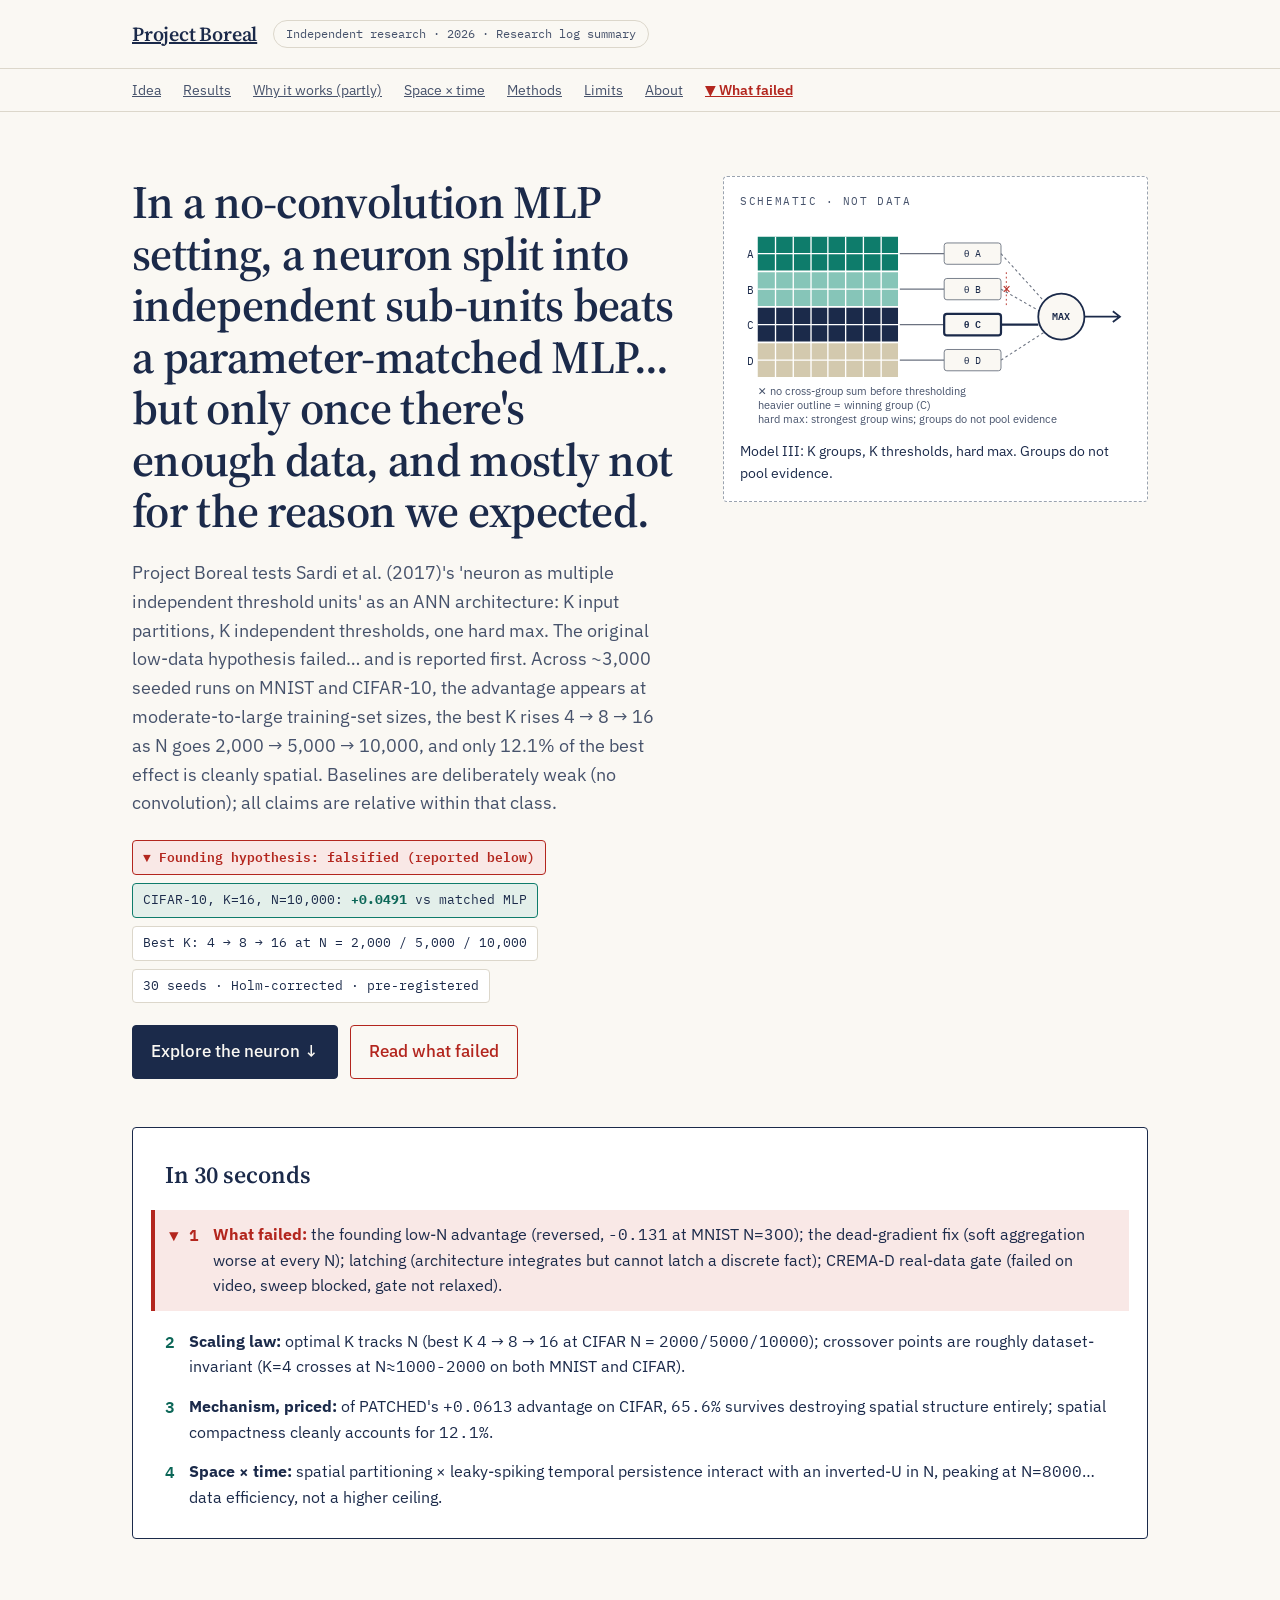
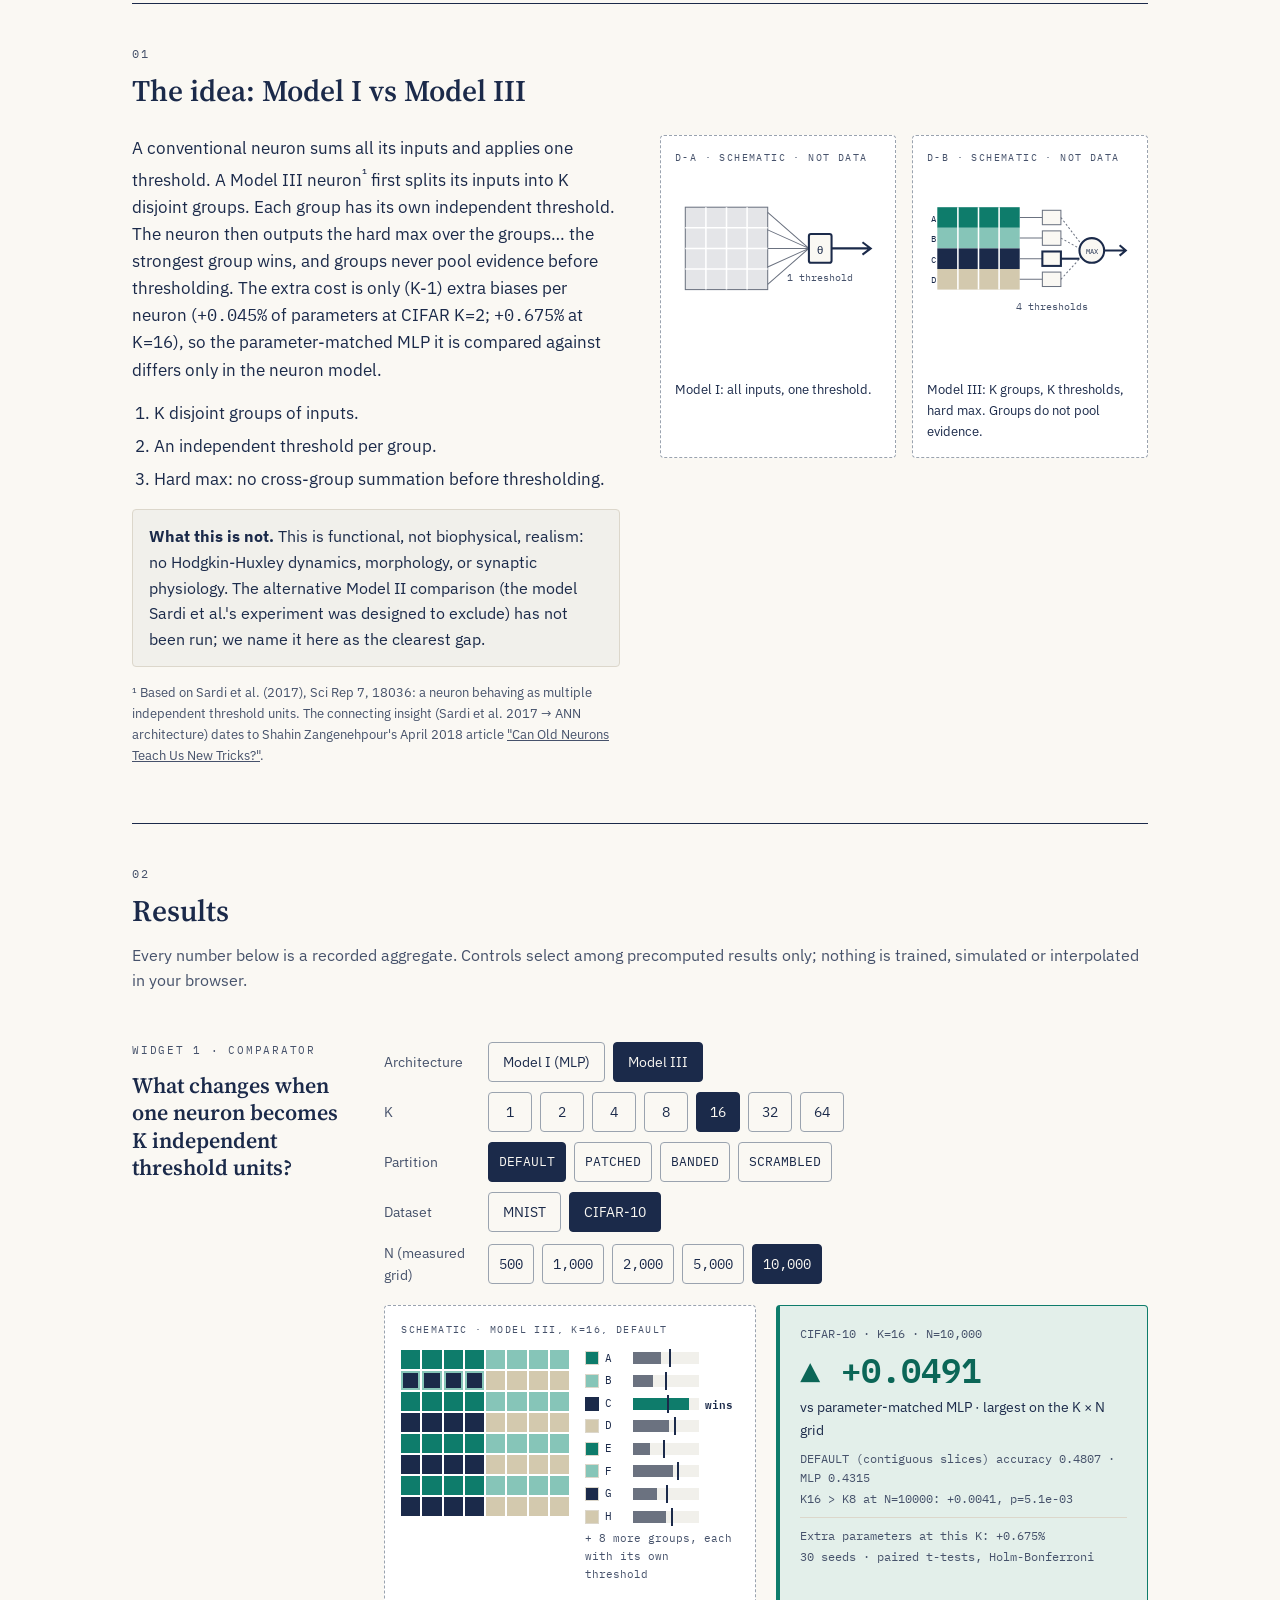
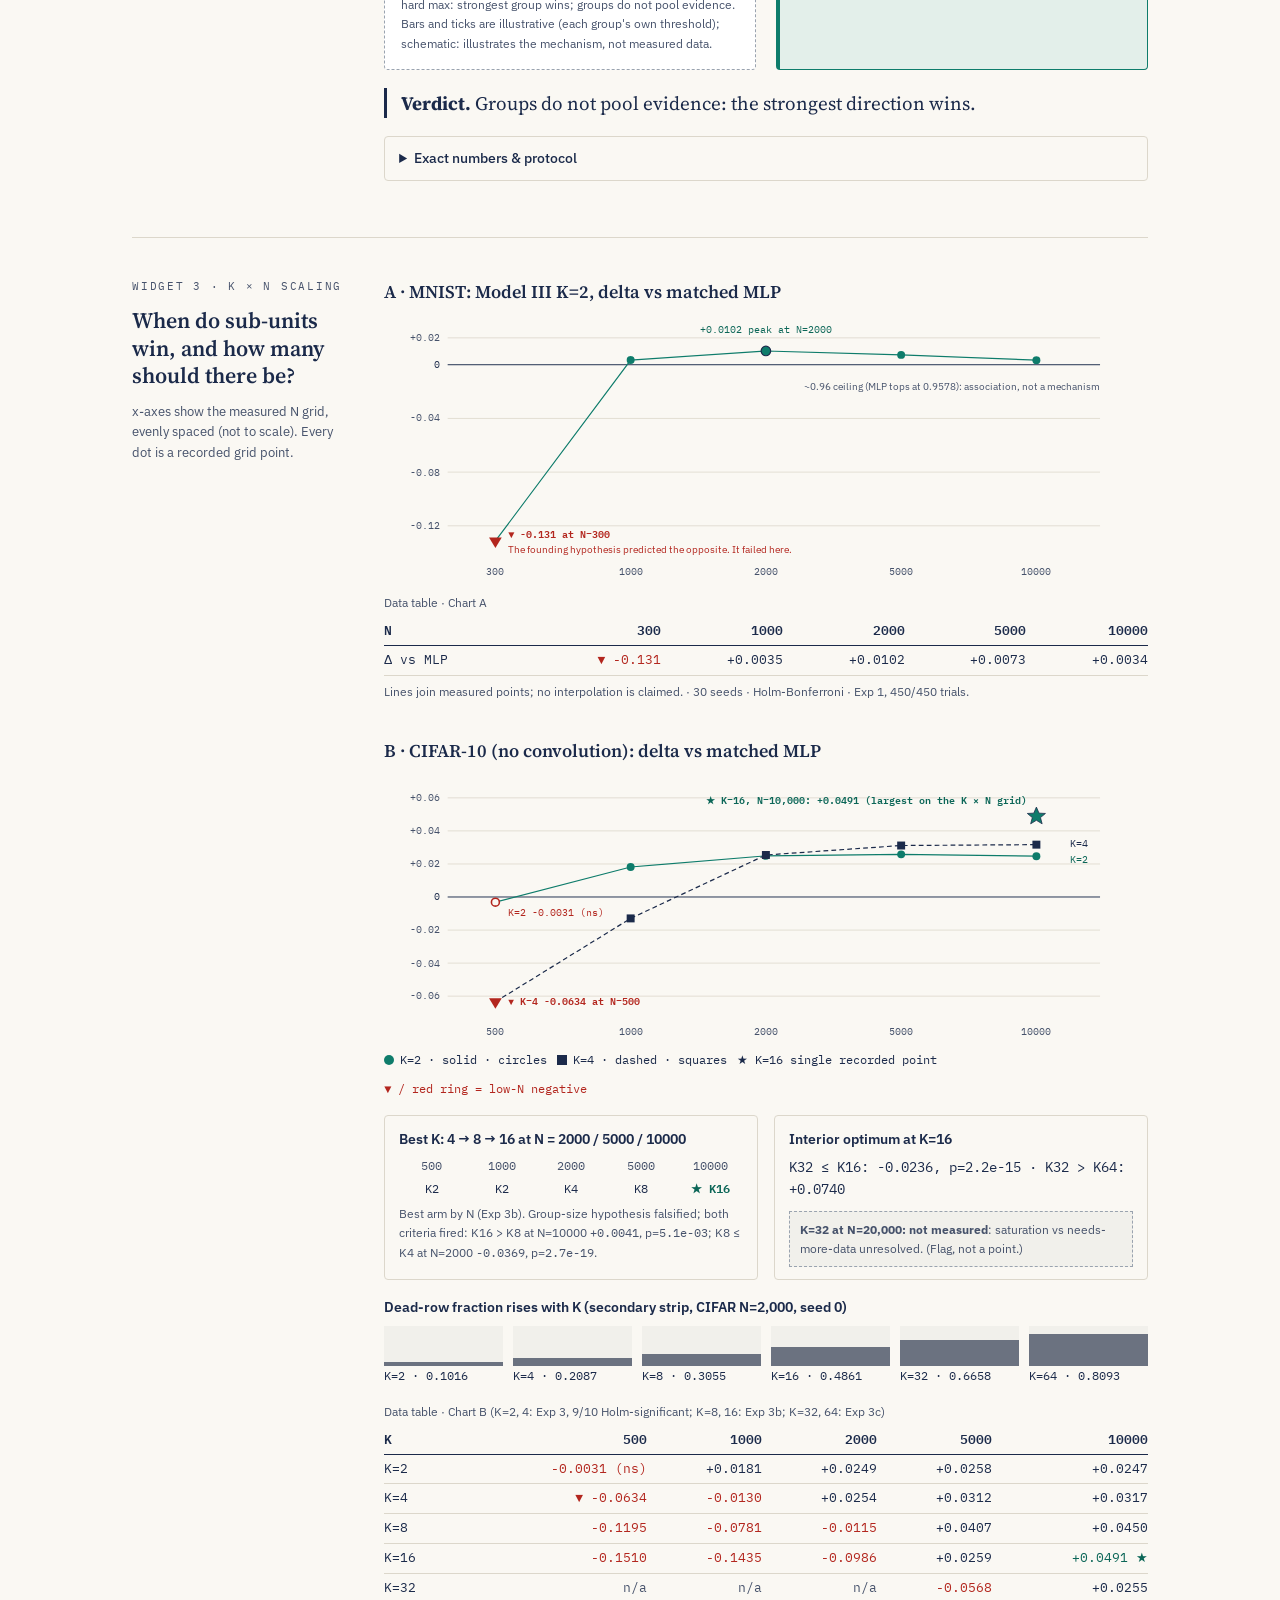
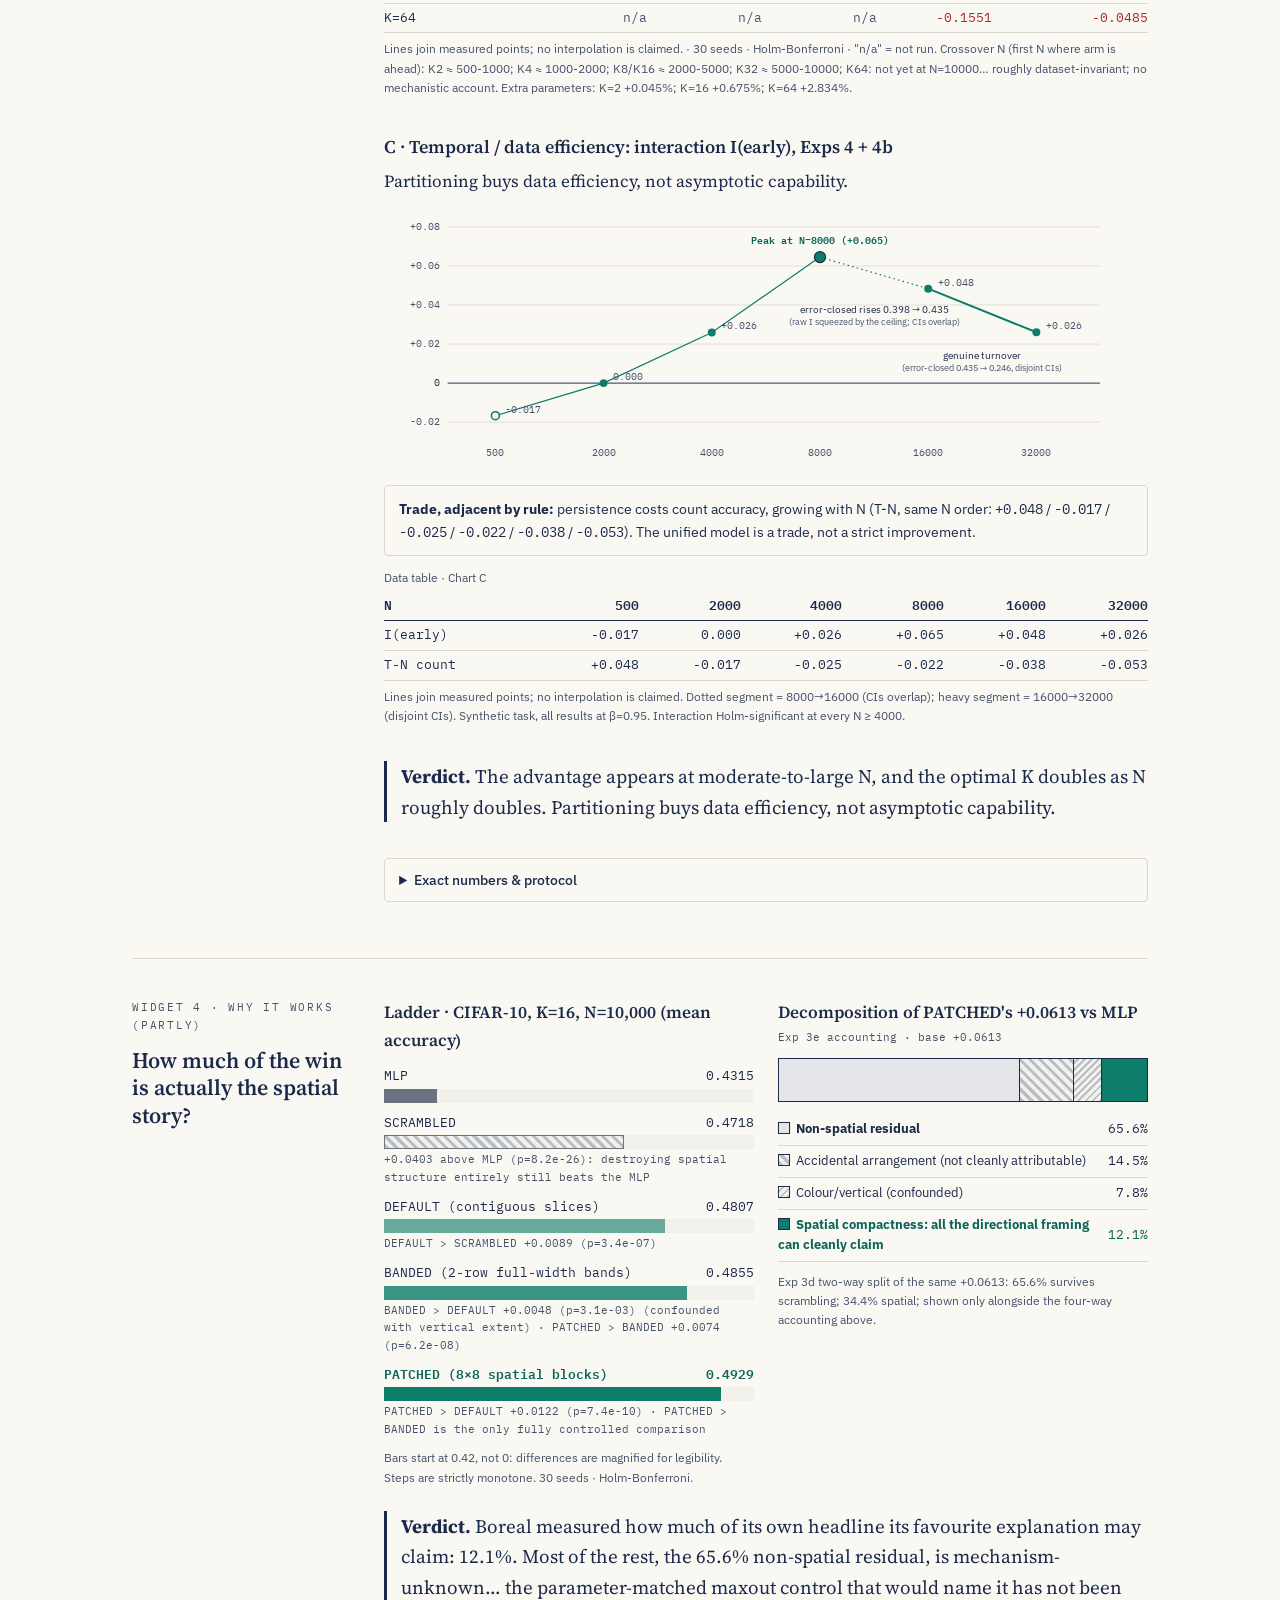
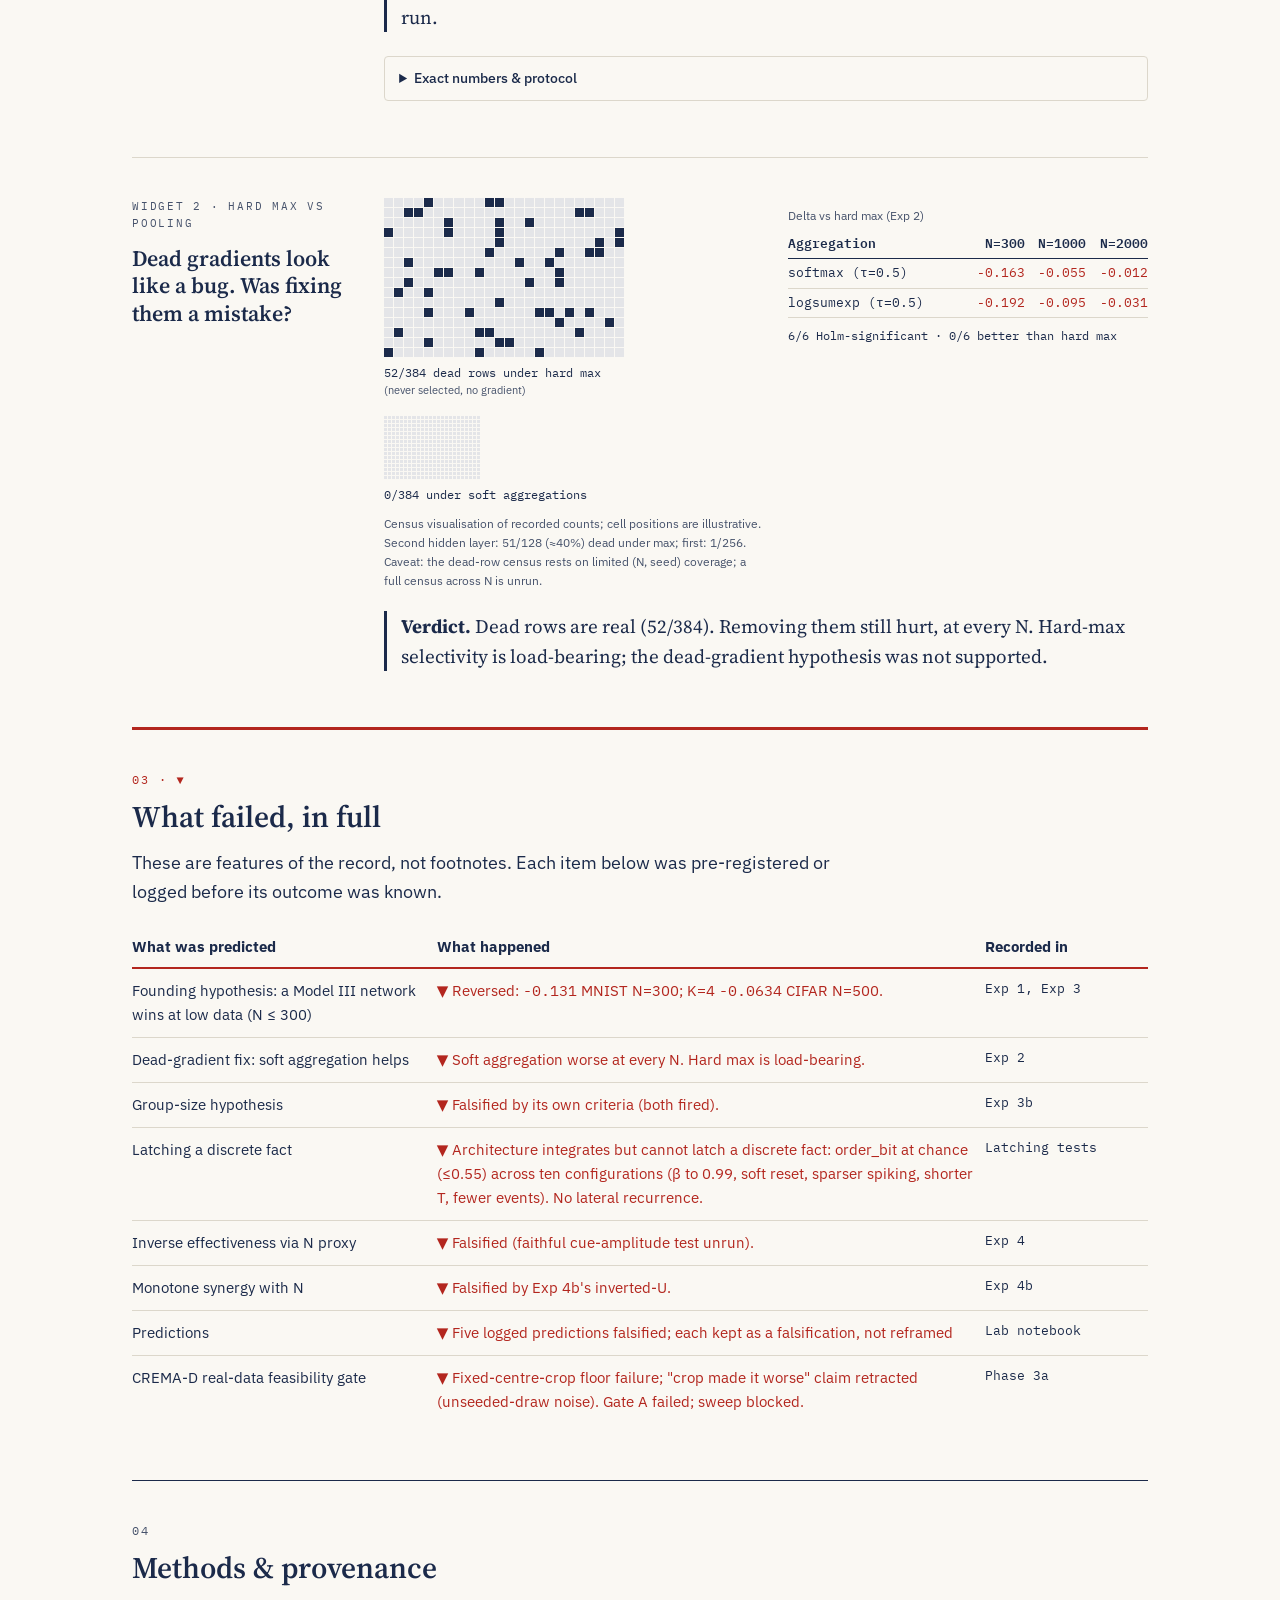
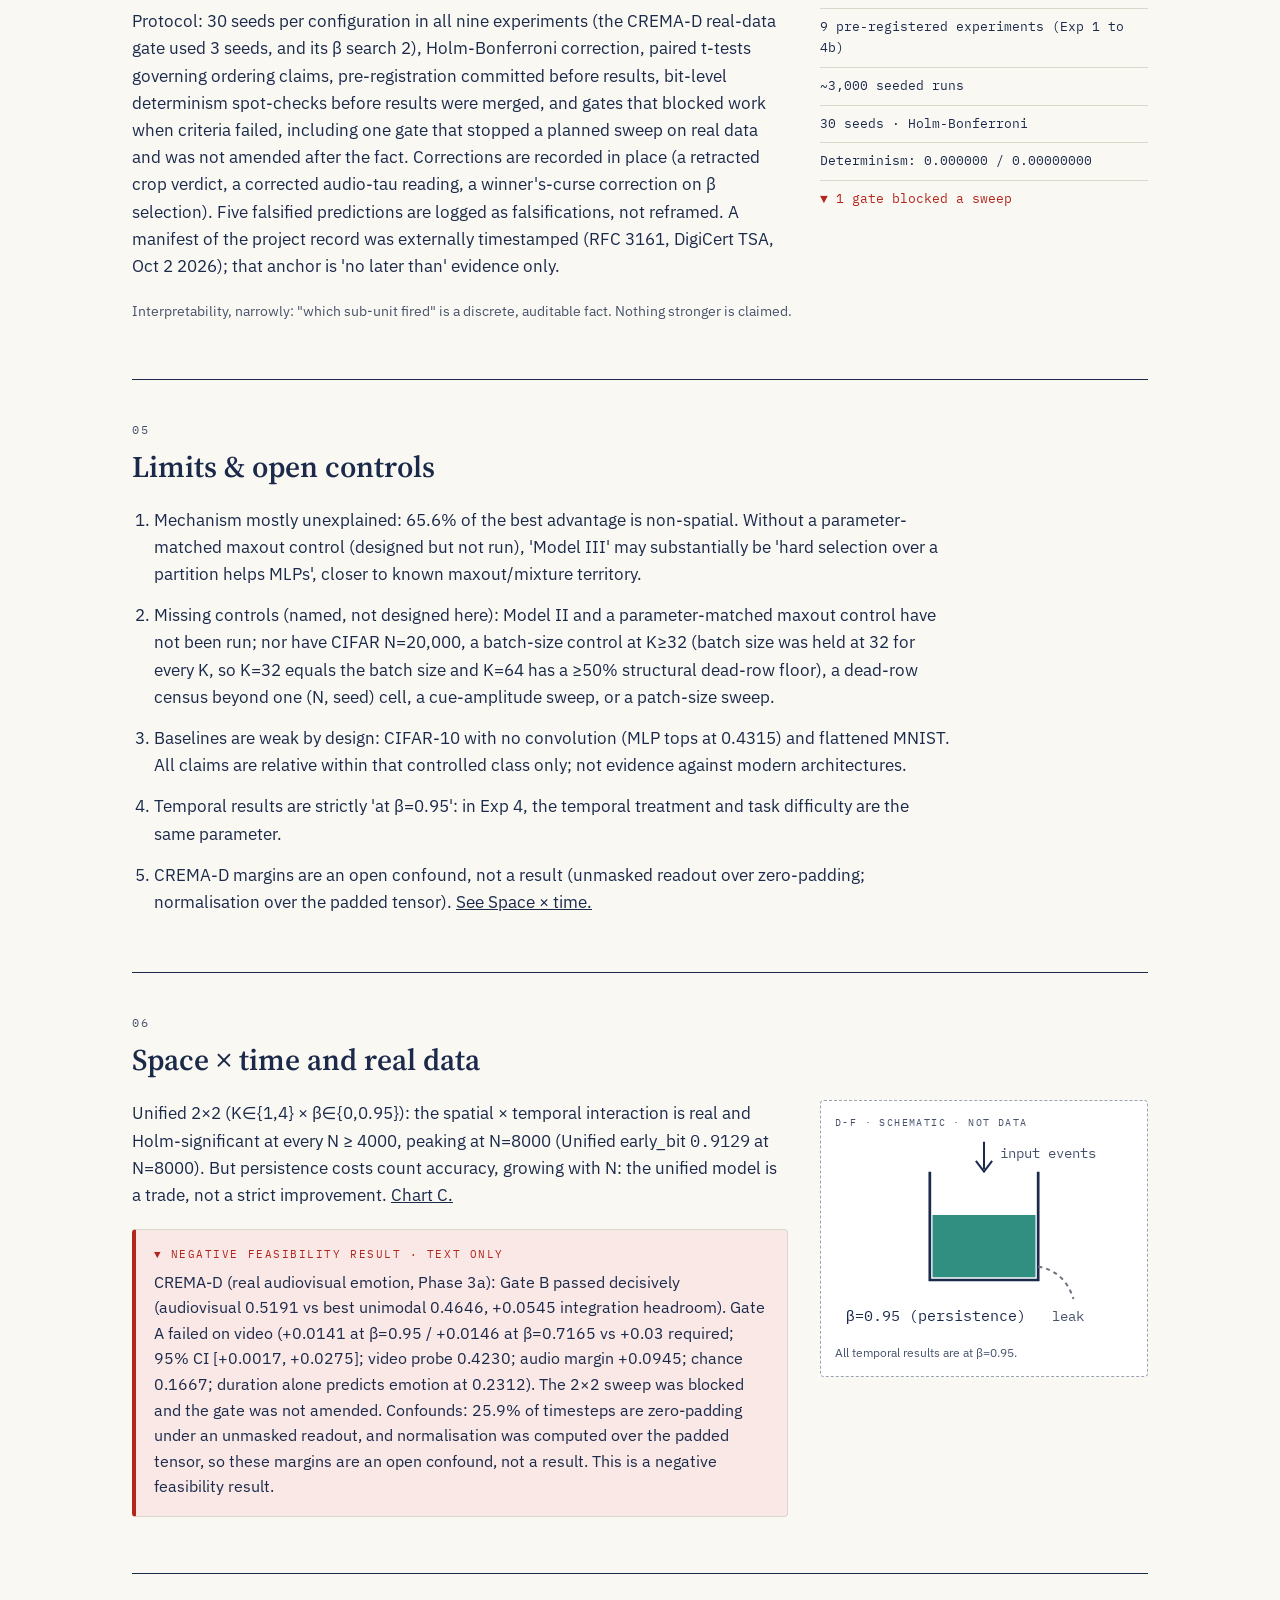
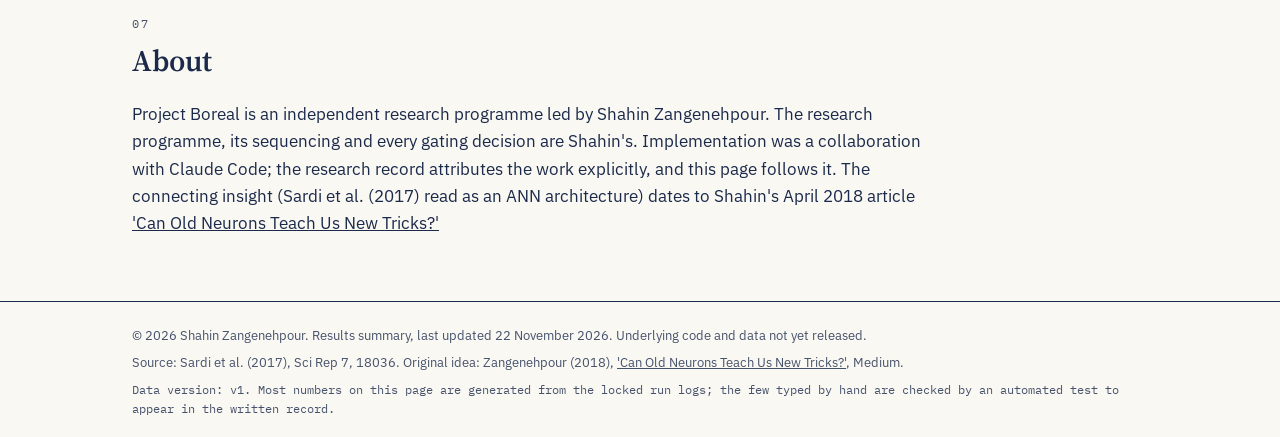
==== commit a522c2c0: "Update the Boreal results summary for external linking - Copy the cleaned-up results page: one nav a" ====
--- a/boreal/index.html
+++ b/boreal/index.html
@@ -17,14 +17,10 @@
   <div class="site-header__inner">
     <a class="site-title" href="#top">Project Boreal</a>
     <span class="pill">Independent research · 2026 · Research log summary</span>
-    <span class="spacer"></span>
-    <nav class="top-links" aria-label="Quick links">
-      <a href="#methods">Methods</a><span class="only-mob" aria-hidden="true">·</span><a href="#limits">Limits</a>
-    </nav>
   </div>
 </header>
 
-<nav class="sticky-nav only-desk" aria-label="Sections">
+<nav class="sticky-nav" aria-label="Sections">
   <div class="sticky-nav__inner">
     <a href="#idea">Idea</a>
     <a href="#results">Results</a>
@@ -37,30 +33,17 @@
   </div>
 </nav>
 
-<details class="mob-nav only-mob">
-  <summary>Sections ▾ <a class="mob-nav__fail" href="#failed">▼ What failed</a></summary>
-  <nav class="mob-nav__links" aria-label="Sections">
-    <a href="#idea">Idea</a>
-    <a href="#results">Results</a>
-    <a href="#why">Why it works (partly)</a>
-    <a href="#spacetime">Space × time</a>
-    <a href="#methods">Methods</a>
-    <a href="#limits">Limits</a>
-    <a href="#about">About</a>
-  </nav>
-</details>
-
 <main>
 
 <section class="hero" aria-labelledby="hero-title">
   <div class="hero__text">
     <h1 id="hero-title">In a no-convolution MLP setting, a neuron split into independent sub-units beats a parameter-matched MLP… but only once there's enough data, and mostly not for the reason we expected.</h1>
-    <p class="lead only-desk">Project Boreal tests Sardi et al. (2017)'s 'neuron as multiple independent threshold units' as an ANN architecture: K input partitions, K independent thresholds, one hard max. Across ~3,000 seeded runs on MNIST and CIFAR-10, the advantage appears at moderate-to-large training-set sizes, the best K rises <span data-v="cifar.best_k.2000" data-f="i">4</span> → <span data-v="cifar.best_k.5000" data-f="i">8</span> → <span data-v="cifar.best_k.10000" data-f="i">16</span> as N goes 2,000 → 5,000 → 10,000, and only <span data-v="partition.share.compactness" data-f="p1">12.1%</span> of the best effect is cleanly spatial. Baselines are deliberately weak (no convolution); all claims are relative within that class. The original low-data hypothesis failed… and is reported first.</p>
+    <p class="lead">Project Boreal tests Sardi et al. (2017)'s 'neuron as multiple independent threshold units' as an ANN architecture: K input partitions, K independent thresholds, one hard max. The original low-data hypothesis failed… and is reported first. Across ~3,000 seeded runs on MNIST and CIFAR-10, the advantage appears at moderate-to-large training-set sizes, the best K rises <span data-v="cifar.best_k.2000" data-f="i">4</span> → <span data-v="cifar.best_k.5000" data-f="i">8</span> → <span data-v="cifar.best_k.10000" data-f="i">16</span> as N goes 2,000 → 5,000 → 10,000, and only <span data-v="partition.share.compactness" data-f="p1">12.1%</span> of the best effect is cleanly spatial. Baselines are deliberately weak (no convolution); all claims are relative within that class.</p>
     <ul class="chips">
+      <li class="chip-fail">▼ Founding hypothesis: falsified (reported below)</li>
       <li class="chip-win">CIFAR-10, K=16, N=10,000: <b data-v="cifar.delta.16.10000" data-f="s4">+0.0491</b> vs matched MLP</li>
       <li>Best K: <span data-v="cifar.best_k.2000" data-f="i">4</span> → <span data-v="cifar.best_k.5000" data-f="i">8</span> → <span data-v="cifar.best_k.10000" data-f="i">16</span> at N = 2,000 / 5,000 / 10,000</li>
       <li><span data-v="meta.seeds" data-f="i">30</span> seeds · Holm-corrected · pre-registered</li>
-      <li class="chip-fail">▼ Founding hypothesis: falsified (reported below)</li>
     </ul>
     <div class="ctas">
       <a class="cta" href="#widget1">Explore the neuron ↓</a>
@@ -106,14 +89,12 @@
 <section class="thirty" aria-labelledby="thirty-title">
   <h2 id="thirty-title">In 30 seconds</h2>
   <ol>
-    <li><span class="thirty__n">1</span><span><b>Scaling law:</b> optimal K tracks N (best K <span class="mono" data-v="cifar.best_k.2000" data-f="i">4</span> → <span class="mono" data-v="cifar.best_k.5000" data-f="i">8</span> → <span class="mono" data-v="cifar.best_k.10000" data-f="i">16</span> at CIFAR N = <span class="mono">2000/5000/10000</span>); crossover points are roughly dataset-invariant (K=4 crosses at N≈<span class="mono">1000-2000</span> on both MNIST and CIFAR).</span></li>
-    <li><span class="thirty__n">2</span><span><b>Mechanism, priced:</b> of PATCHED's <span class="mono" data-v="partition.delta.PATCHED" data-f="s4">+0.0613</span> advantage on CIFAR, <span class="mono" data-v="partition.share.non_spatial" data-f="p1">65.6%</span> survives destroying spatial structure entirely; spatial compactness cleanly accounts for <span class="mono" data-v="partition.share.compactness" data-f="p1">12.1%</span>.</span></li>
-    <li><span class="thirty__n">3</span><span><b>Space × time:</b> spatial partitioning × leaky-spiking temporal persistence interact with an inverted-U in N, peaking at N=<span class="mono">8000</span>… data efficiency, not a higher ceiling.</span></li>
-    <li class="thirty__fail"><span class="thirty__n">▼ 4</span><span><b>What failed:</b> the founding low-N advantage (reversed, <span class="mono" data-v="mnist.delta_k2.300" data-f="s3">-0.131</span> at MNIST N=300); the dead-gradient fix (soft aggregation worse at every N); latching (architecture integrates but cannot latch a discrete fact); CREMA-D real-data gate (failed on video, sweep blocked, gate not relaxed).</span></li>
+    <li class="thirty__fail"><span class="thirty__n">▼ 1</span> <span><b>What failed:</b> the founding low-N advantage (reversed, <span class="mono" data-v="mnist.delta_k2.300" data-f="s3">-0.131</span> at MNIST N=300); the dead-gradient fix (soft aggregation worse at every N); latching (architecture integrates but cannot latch a discrete fact); CREMA-D real-data gate (failed on video, sweep blocked, gate not relaxed).</span></li>
+    <li><span class="thirty__n">2</span> <span><b>Scaling law:</b> optimal K tracks N (best K <span class="mono" data-v="cifar.best_k.2000" data-f="i">4</span> → <span class="mono" data-v="cifar.best_k.5000" data-f="i">8</span> → <span class="mono" data-v="cifar.best_k.10000" data-f="i">16</span> at CIFAR N = <span class="mono">2000/5000/10000</span>); crossover points are roughly dataset-invariant (K=4 crosses at N≈<span class="mono">1000-2000</span> on both MNIST and CIFAR).</span></li>
+    <li><span class="thirty__n">3</span> <span><b>Mechanism, priced:</b> of PATCHED's <span class="mono" data-v="partition.delta.PATCHED" data-f="s4">+0.0613</span> advantage on CIFAR, <span class="mono" data-v="partition.share.non_spatial" data-f="p1">65.6%</span> survives destroying spatial structure entirely; spatial compactness cleanly accounts for <span class="mono" data-v="partition.share.compactness" data-f="p1">12.1%</span>.</span></li>
+    <li><span class="thirty__n">4</span> <span><b>Space × time:</b> spatial partitioning × leaky-spiking temporal persistence interact with an inverted-U in N, peaking at N=<span class="mono">8000</span>… data efficiency, not a higher ceiling.</span></li>
   </ol>
 </section>
-
-<p class="lead lead--mob only-mob">Project Boreal tests Sardi et al. (2017)'s 'neuron as multiple independent threshold units' as an ANN architecture: K input partitions, K independent thresholds, one hard max. Across ~3,000 seeded runs on MNIST and CIFAR-10, the advantage appears at moderate-to-large training-set sizes, the best K rises <span data-v="cifar.best_k.2000" data-f="i">4</span> → <span data-v="cifar.best_k.5000" data-f="i">8</span> → <span data-v="cifar.best_k.10000" data-f="i">16</span> as N goes 2,000 → 5,000 → 10,000, and only <span data-v="partition.share.compactness" data-f="p1">12.1%</span> of the best effect is cleanly spatial. Baselines are deliberately weak (no convolution); all claims are relative within that class. The original low-data hypothesis failed… and is reported first.</p>
 
 <section class="hero-mob only-mob" aria-label="Schematic of a Model III neuron">
   <figure class="schematic">
@@ -137,7 +118,7 @@
   <h2 id="idea-title">The idea: Model I vs Model III</h2>
   <div class="idea">
     <div class="idea__text">
-      <p>A conventional neuron sums all its inputs and applies one threshold. A Model III neuron<sup>¹</sup> first splits its inputs into K disjoint groups. Each group has its own independent threshold. The neuron then outputs the hard max over the groups… the strongest group wins, and groups never pool evidence before thresholding. The extra cost is only (K-1) extra biases per neuron (<span class="mono" data-v="cifar.extra_params.2.pct" data-f="sp3">+0.045%</span> of parameters at CIFAR K=2; <span class="mono" data-v="cifar.extra_params.16.pct" data-f="sp3">+0.675%</span> at K=16), so the comparison against a parameter-matched MLP isolates the neuron model itself.</p>
+      <p>A conventional neuron sums all its inputs and applies one threshold. A Model III neuron<sup>¹</sup> first splits its inputs into K disjoint groups. Each group has its own independent threshold. The neuron then outputs the hard max over the groups… the strongest group wins, and groups never pool evidence before thresholding. The extra cost is only (K-1) extra biases per neuron (<span class="mono" data-v="cifar.extra_params.2.pct" data-f="sp3">+0.045%</span> of parameters at CIFAR K=2; <span class="mono" data-v="cifar.extra_params.16.pct" data-f="sp3">+0.675%</span> at K=16), so the parameter-matched MLP it is compared against differs only in the neuron model.</p>
       <ol>
         <li>K disjoint groups of inputs.</li>
         <li>An independent threshold per group.</li>
@@ -679,8 +660,9 @@
   <div class="eyebrow">04</div>
   <h2 id="methods-title">Methods &amp; provenance</h2>
   <div class="methods">
-    <p>Protocol throughout: <span data-v="meta.seeds" data-f="i">30</span> seeds, Holm-Bonferroni correction, paired t-tests governing ordering claims, pre-registration committed before results, bit-level determinism spot-checks before results were merged, and gates that blocked work when criteria failed, including one gate that stopped a planned sweep on real data and was not amended after the fact. Corrections are recorded in place (a retracted crop verdict, a corrected audio-tau reading, a winner's-curse correction on β selection). Five falsified predictions are logged as falsifications, not reframed. A manifest of the project record was externally timestamped (RFC 3161, DigiCert TSA, Oct 2 2026); that anchor is 'no later than' evidence only.</p>
+    <p>Protocol: <span data-v="meta.seeds" data-f="i">30</span> seeds per configuration in all nine experiments (the CREMA-D real-data gate used 3 seeds, and its β search 2), Holm-Bonferroni correction, paired t-tests governing ordering claims, pre-registration committed before results, bit-level determinism spot-checks before results were merged, and gates that blocked work when criteria failed, including one gate that stopped a planned sweep on real data and was not amended after the fact. Corrections are recorded in place (a retracted crop verdict, a corrected audio-tau reading, a winner's-curse correction on β selection). Five falsified predictions are logged as falsifications, not reframed. A manifest of the project record was externally timestamped (RFC 3161, DigiCert TSA, Oct 2 2026); that anchor is 'no later than' evidence only.</p>
     <ul>
+      <li>9 pre-registered experiments (Exp 1 to 4b)</li>
       <li>~3,000 seeded runs</li>
       <li><span data-v="meta.seeds" data-f="i">30</span> seeds · Holm-Bonferroni</li>
       <li>Determinism: 0.000000 / 0.00000000</li>
@@ -695,7 +677,7 @@
   <h2 id="limits-title">Limits &amp; open controls</h2>
   <ol class="limits">
     <li>Mechanism mostly unexplained: <span data-v="partition.share.non_spatial" data-f="p1">65.6%</span> of the best advantage is non-spatial. Without a parameter-matched maxout control (designed but not run), 'Model III' may substantially be 'hard selection over a partition helps MLPs', closer to known maxout/mixture territory.</li>
-    <li>Missing controls (named, not designed here): Model II and a parameter-matched maxout control have not been run; nor have CIFAR N=20,000, a batch-size control at K≥32 (K = batch size 32; ≥50% structural dead-row floor at K=64), a dead-row census beyond one (N, seed) cell, a cue-amplitude sweep, or a patch-size sweep.</li>
+    <li>Missing controls (named, not designed here): Model II and a parameter-matched maxout control have not been run; nor have CIFAR N=20,000, a batch-size control at K≥32 (batch size was held at 32 for every K, so K=32 equals the batch size and K=64 has a ≥50% structural dead-row floor), a dead-row census beyond one (N, seed) cell, a cue-amplitude sweep, or a patch-size sweep.</li>
     <li>Baselines are weak by design: CIFAR-10 with no convolution (MLP tops at <span data-v="cifar.mlp_top" data-f="f4">0.4315</span>) and flattened MNIST. All claims are relative within that controlled class only; not evidence against modern architectures.</li>
     <li>Temporal results are strictly 'at β=<span data-v="temporal.beta" data-f="f2">0.95</span>': in Exp 4, the temporal treatment and task difficulty are the same parameter.</li>
     <li>CREMA-D margins are an open confound, not a result (unmasked readout over zero-padding; normalisation over the padded tensor). <a href="#spacetime">See Space × time.</a></li>
@@ -734,7 +716,6 @@
   <h2 id="about-title">About</h2>
   <div class="about">
     <p>Project Boreal is an independent research programme led by Shahin Zangenehpour. The research programme, its sequencing and every gating decision are Shahin's. Implementation was a collaboration with Claude Code; the research record attributes the work explicitly, and this page follows it. The connecting insight (Sardi et al. (2017) read as an ANN architecture) dates to Shahin's April 2018 article <a href="https://medium.com/@docteurzed/can-old-neurons-teach-us-new-tricks-2f8df9939057">'Can Old Neurons Teach Us New Tricks?'</a></p>
-    <p class="one-liner"><span class="one-liner__label">APPLICATION ONE-LINER</span> · Project Boreal: a pre-registered, ~3,000-run test of multi-threshold 'Model III' neurons vs matched MLPs; founding hypothesis falsified, K-N scaling law and a priced mechanism decomposition in its place.</p>
   </div>
 </section>
 
@@ -742,7 +723,7 @@
 
 <footer class="site-footer">
   <div class="site-footer__inner">
-    <span>© 2026 Shahin Zangenehpour. Results summary, draft of 19 October 2026. Underlying code and data not yet released.</span>
+    <span>© 2026 Shahin Zangenehpour. Results summary, last updated 22 November 2026. Underlying code and data not yet released.</span>
     <span>Source: Sardi et al. (2017), Sci Rep 7, 18036. Original idea: Zangenehpour (2018), <a href="https://medium.com/@docteurzed/can-old-neurons-teach-us-new-tricks-2f8df9939057">'Can Old Neurons Teach Us New Tricks?'</a>, Medium.</span>
     <span class="site-footer__version">Data version: <span data-v="meta.data_version">v1</span>. Most numbers on this page are generated from the locked run logs; the few typed by hand are checked by an automated test to appear in the written record.</span>
   </div>
--- a/boreal/styles.css
+++ b/boreal/styles.css
@@ -31,7 +31,8 @@
 }
 
 * { box-sizing: border-box; }
-html { background: var(--paper); }
+/* Keep anchor targets clear of the sticky section nav (about 47px tall). */
+html { background: var(--paper); scroll-padding-top: 48px; }
 body {
   margin: 0;
   min-height: 100vh;
@@ -91,8 +92,6 @@
   font-family: var(--mono); font-size: 12px; color: var(--ink2);
   border: 1px solid var(--rule); border-radius: 999px; padding: 3px 12px;
 }
-.spacer { flex: 1; }
-.top-links { display: flex; gap: 20px; font-size: 15px; }
 
 .sticky-nav {
   position: sticky; top: 0; z-index: 5;
@@ -104,15 +103,6 @@
   font-size: 14px; color: var(--ink2);
 }
 .sticky-nav__fail { color: var(--fail); font-weight: 600; }
-
-.mob-nav { border-bottom: 1px solid var(--rule); padding: 0 16px; }
-.mob-nav summary {
-  min-height: 44px; display: flex; align-items: center; font-size: 14px;
-  list-style: none; cursor: pointer;
-}
-.mob-nav summary::-webkit-details-marker { display: none; }
-.mob-nav__fail { margin-left: auto; color: var(--fail); font-weight: 600; }
-.mob-nav__links { padding-bottom: 10px; font-size: 14px; display: grid; gap: 6px; }
 
 main { max-width: 1080px; margin: 0 auto; padding: 0 32px; }
 
@@ -157,7 +147,7 @@
 .thirty__n { font-family: var(--mono); color: var(--accent-ink); font-weight: 600; flex: none; }
 .thirty .thirty__fail {
   background: var(--fail-soft); border-left: 4px solid var(--fail);
-  padding: 12px 14px; margin: 4px -14px 0;
+  padding: 12px 14px; margin: 0 -14px 4px;
 }
 .thirty__fail .thirty__n, .thirty__fail b { color: var(--fail); }
 
@@ -384,8 +374,6 @@
 
 /* 07 About */
 .about p { max-width: 820px; }
-.about .one-liner { margin: 20px 0 0; font-size: 14px; color: var(--ink2); border-top: 1px solid var(--rule); padding-top: 12px; }
-.one-liner__label { font-family: var(--mono); font-size: 11px; letter-spacing: .14em; }
 
 /* Footer */
 .site-footer { border-top: 1px solid var(--rule-strong); margin-top: 24px; }
@@ -403,14 +391,17 @@
   .site-header__inner { padding: 14px 16px; gap: 6px 12px; }
   .site-title { font-size: 18px; }
   .pill { order: 1; flex-basis: 100%; border: 0; border-radius: 0; padding: 0; font-size: 11px; }
-  .top-links { font-size: 13px; gap: 4px; }
+
+  .sticky-nav__inner { padding: 0 16px; gap: 18px; }
+  .sticky-nav__inner a { padding: 12px 0; }
+  .sticky-nav__fail { order: -1; }
 
   .hero { flex-direction: column; gap: 16px; padding: 24px 0; }
   .hero__text { flex: none; gap: 16px; }
   .hero h1 { font-size: 30px; line-height: 1.15; }
+  .lead { font-size: 15px; }
   .chips { gap: 6px; font-size: 12px; }
   .chips li { padding: 5px 8px; }
-  .chips .chip-fail { order: -1; }
   .ctas { gap: 8px; flex-wrap: nowrap; }
   .cta { flex: 1 1 0; padding: 11px 8px; font-size: 15px; text-align: center; }
 
@@ -419,7 +410,6 @@
   .thirty ol { margin: 0; gap: 12px; font-size: 14px; }
   .thirty li { gap: 10px; }
   .thirty .thirty__fail { padding: 10px; margin: 0 -6px; }
-  .lead--mob { padding: 24px 0 0; font-size: 15px; }
   .hero-mob { padding: 24px 0; }
   .hero-mob .schematic { padding: 12px; }
   .hero-mob__inner { display: flex; gap: 16px; align-items: center; margin-top: 8px; }
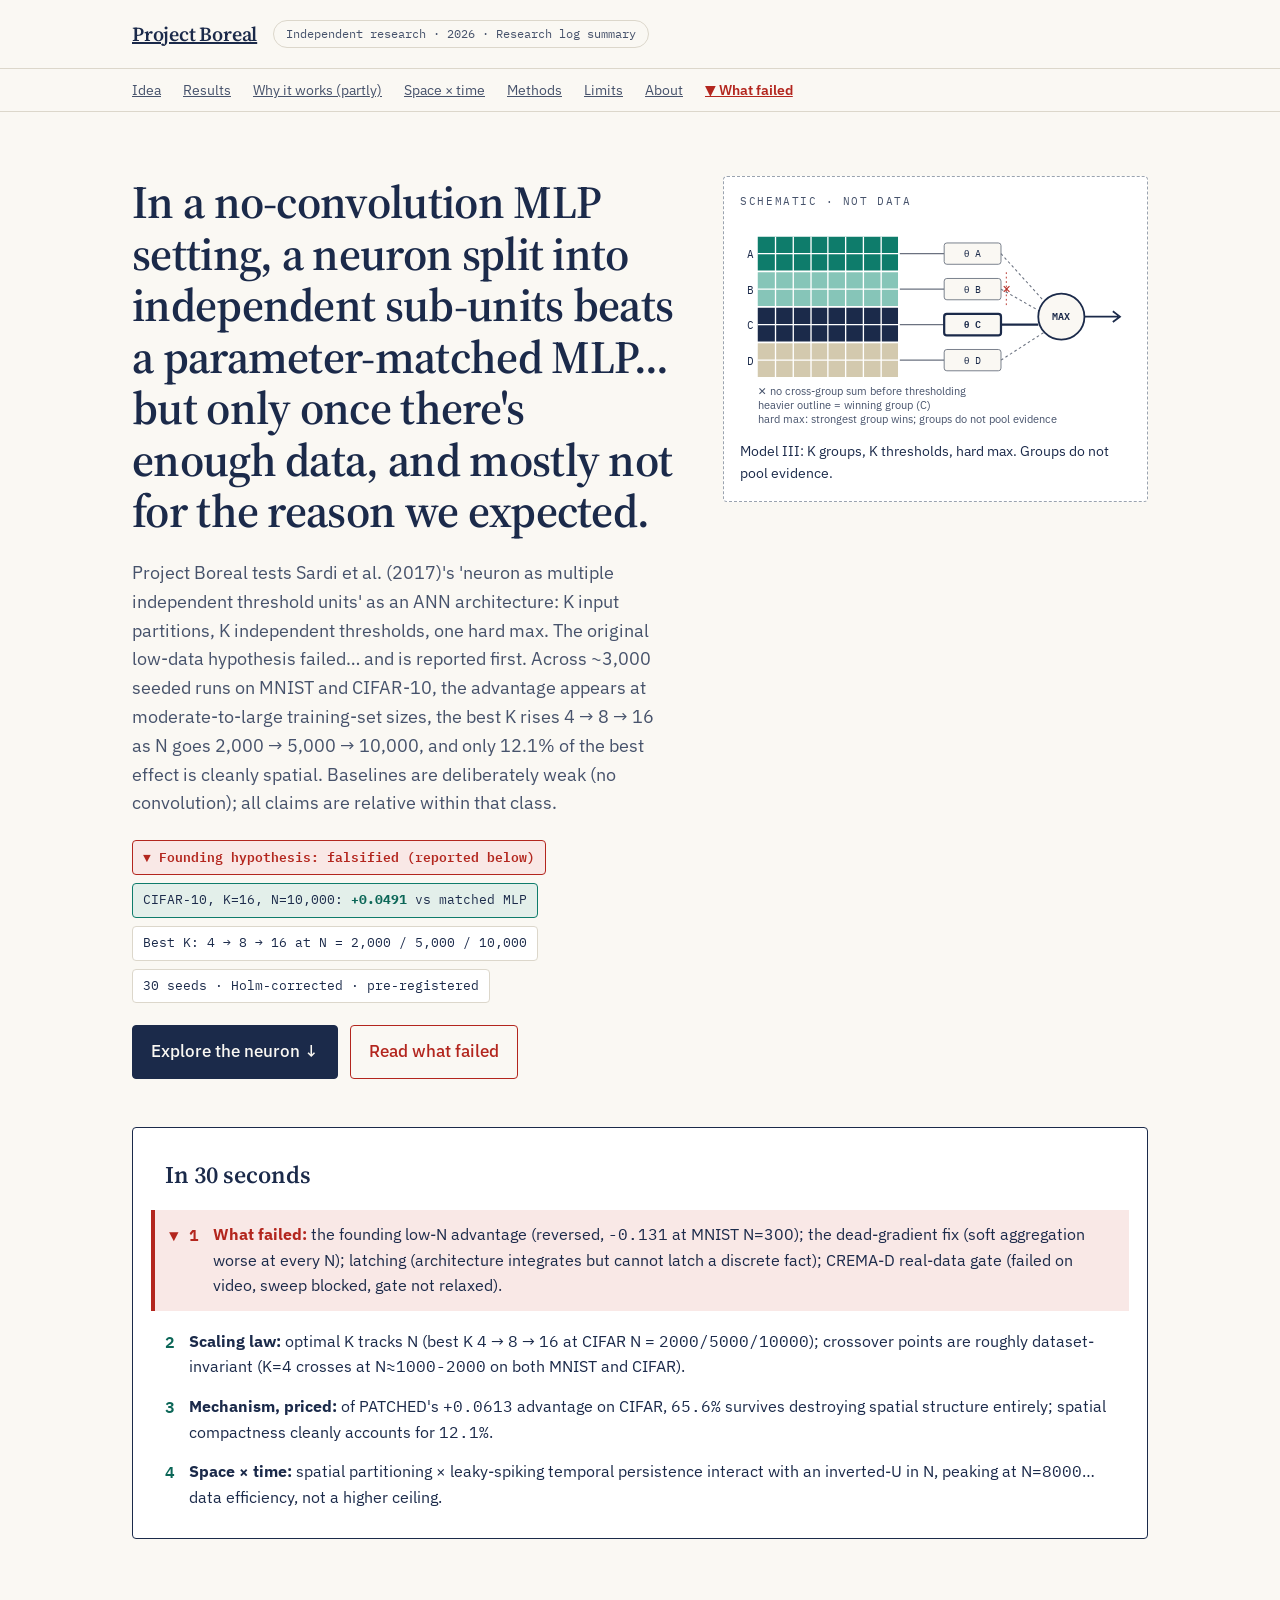
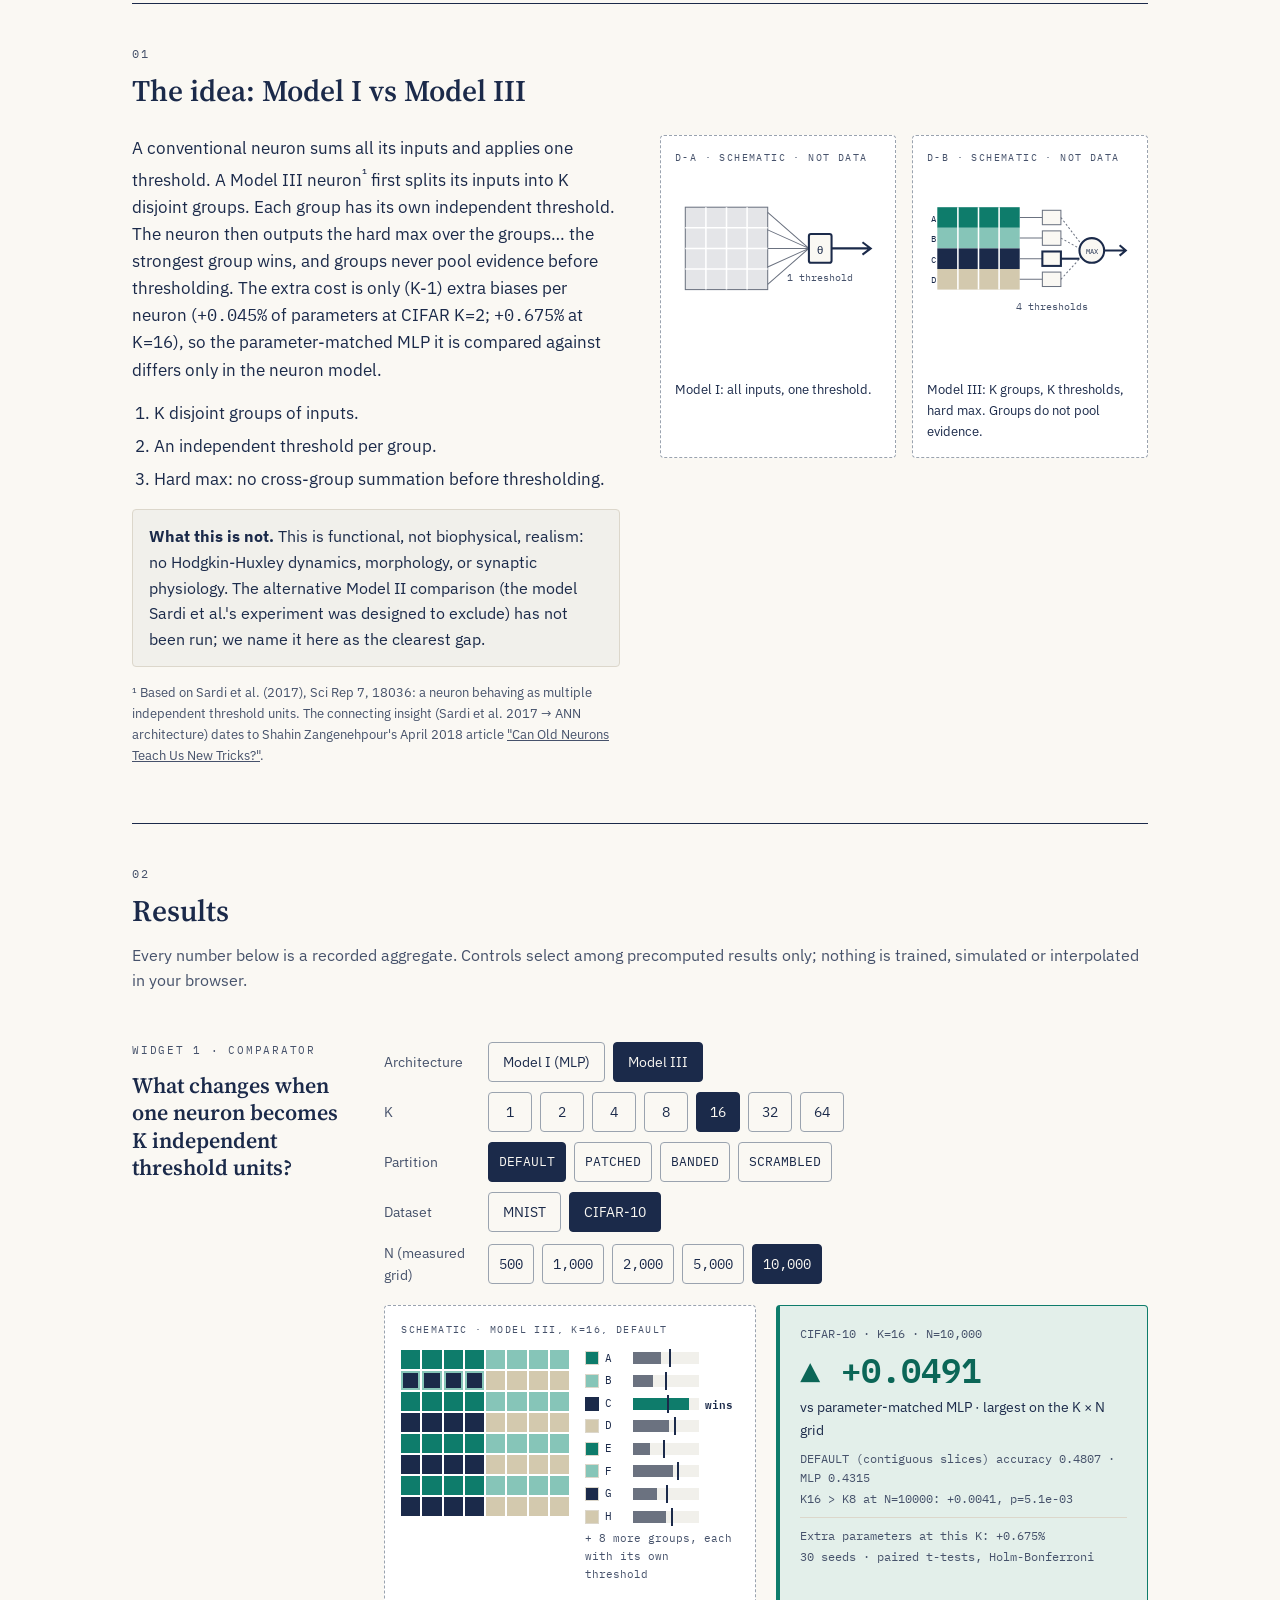
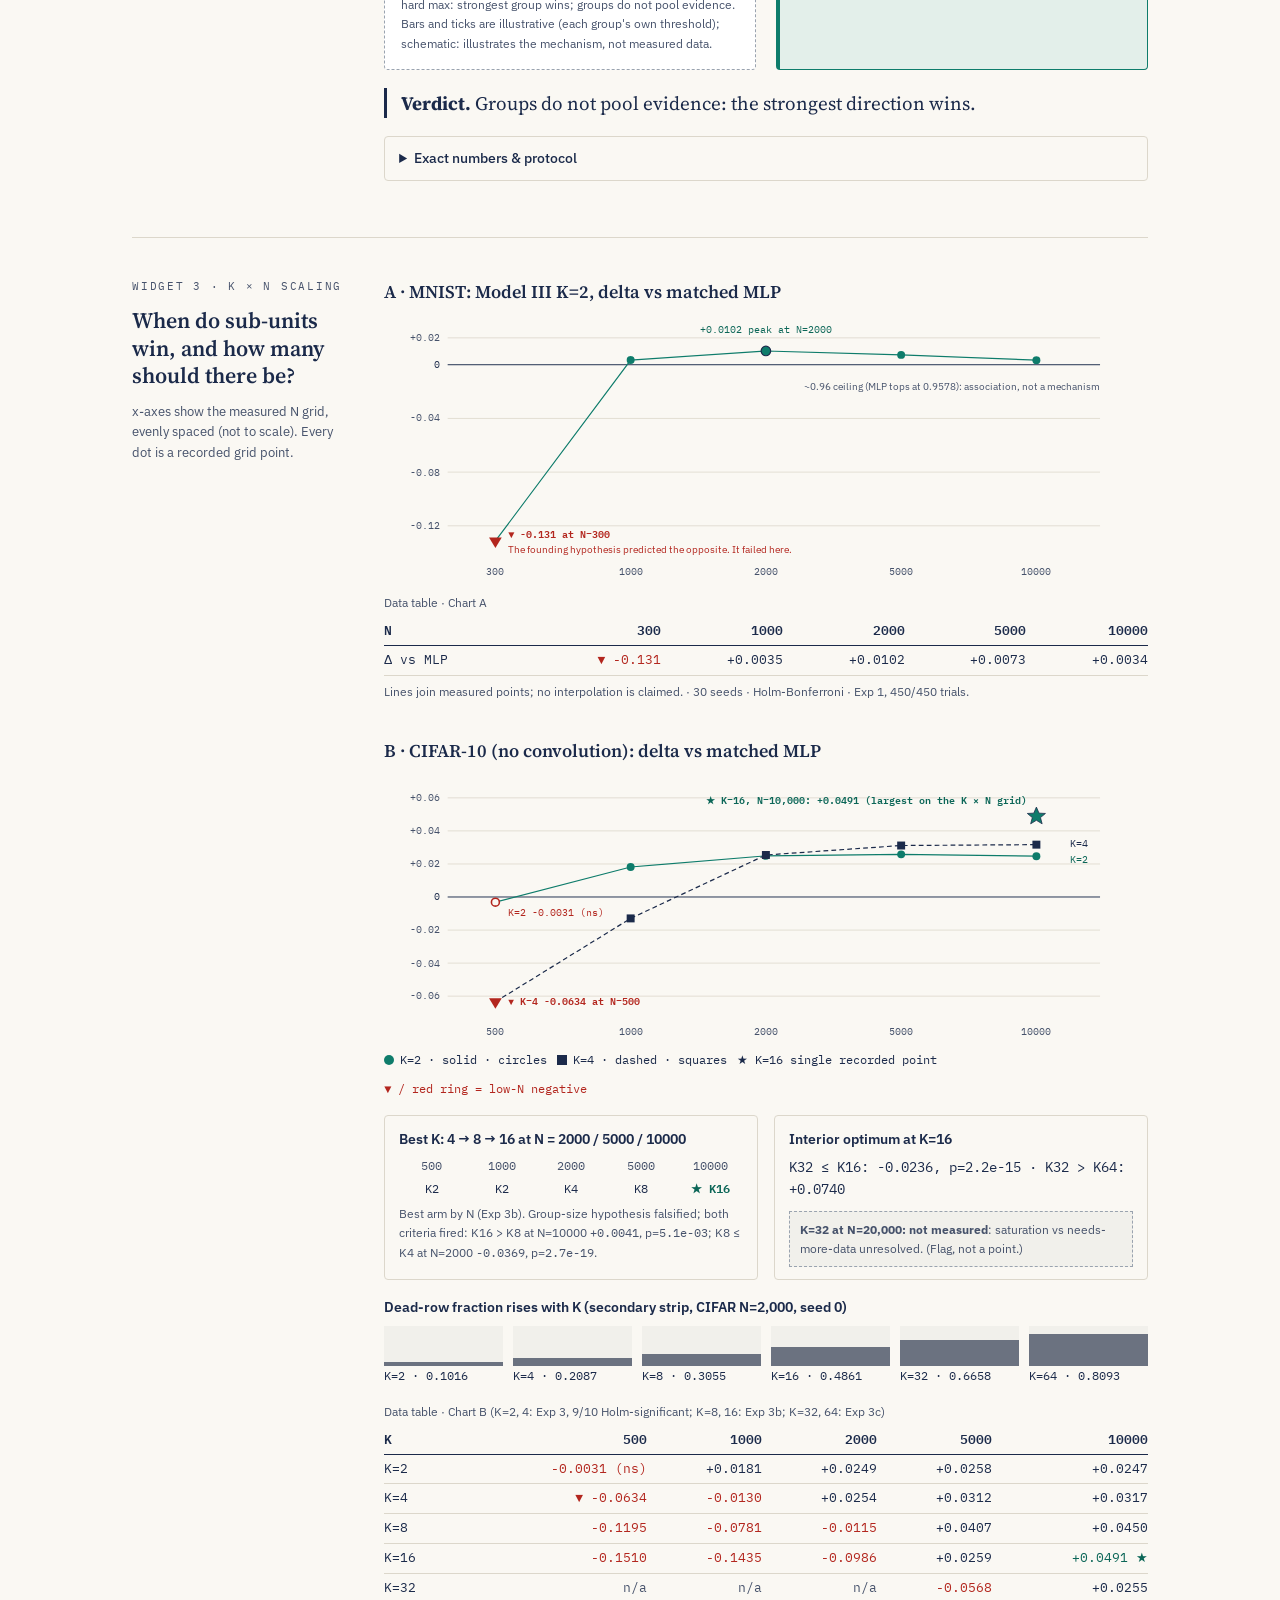
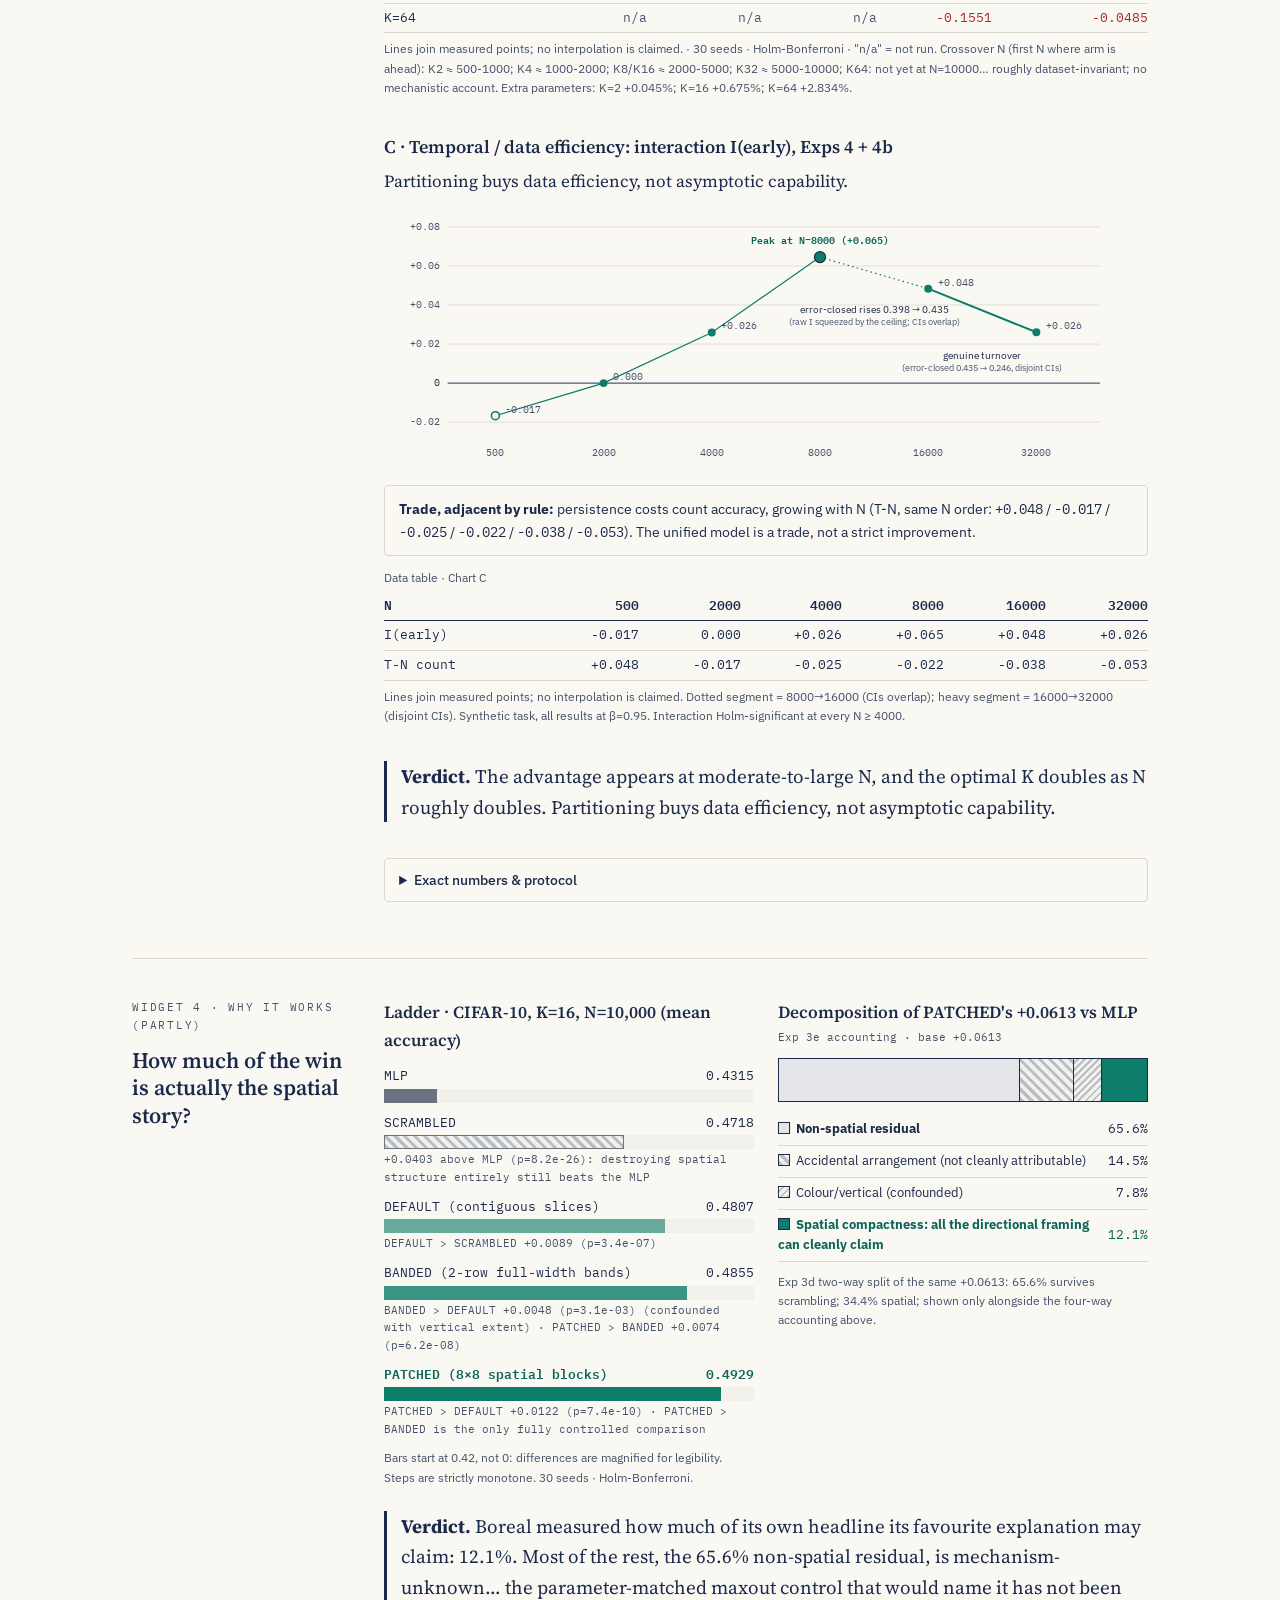
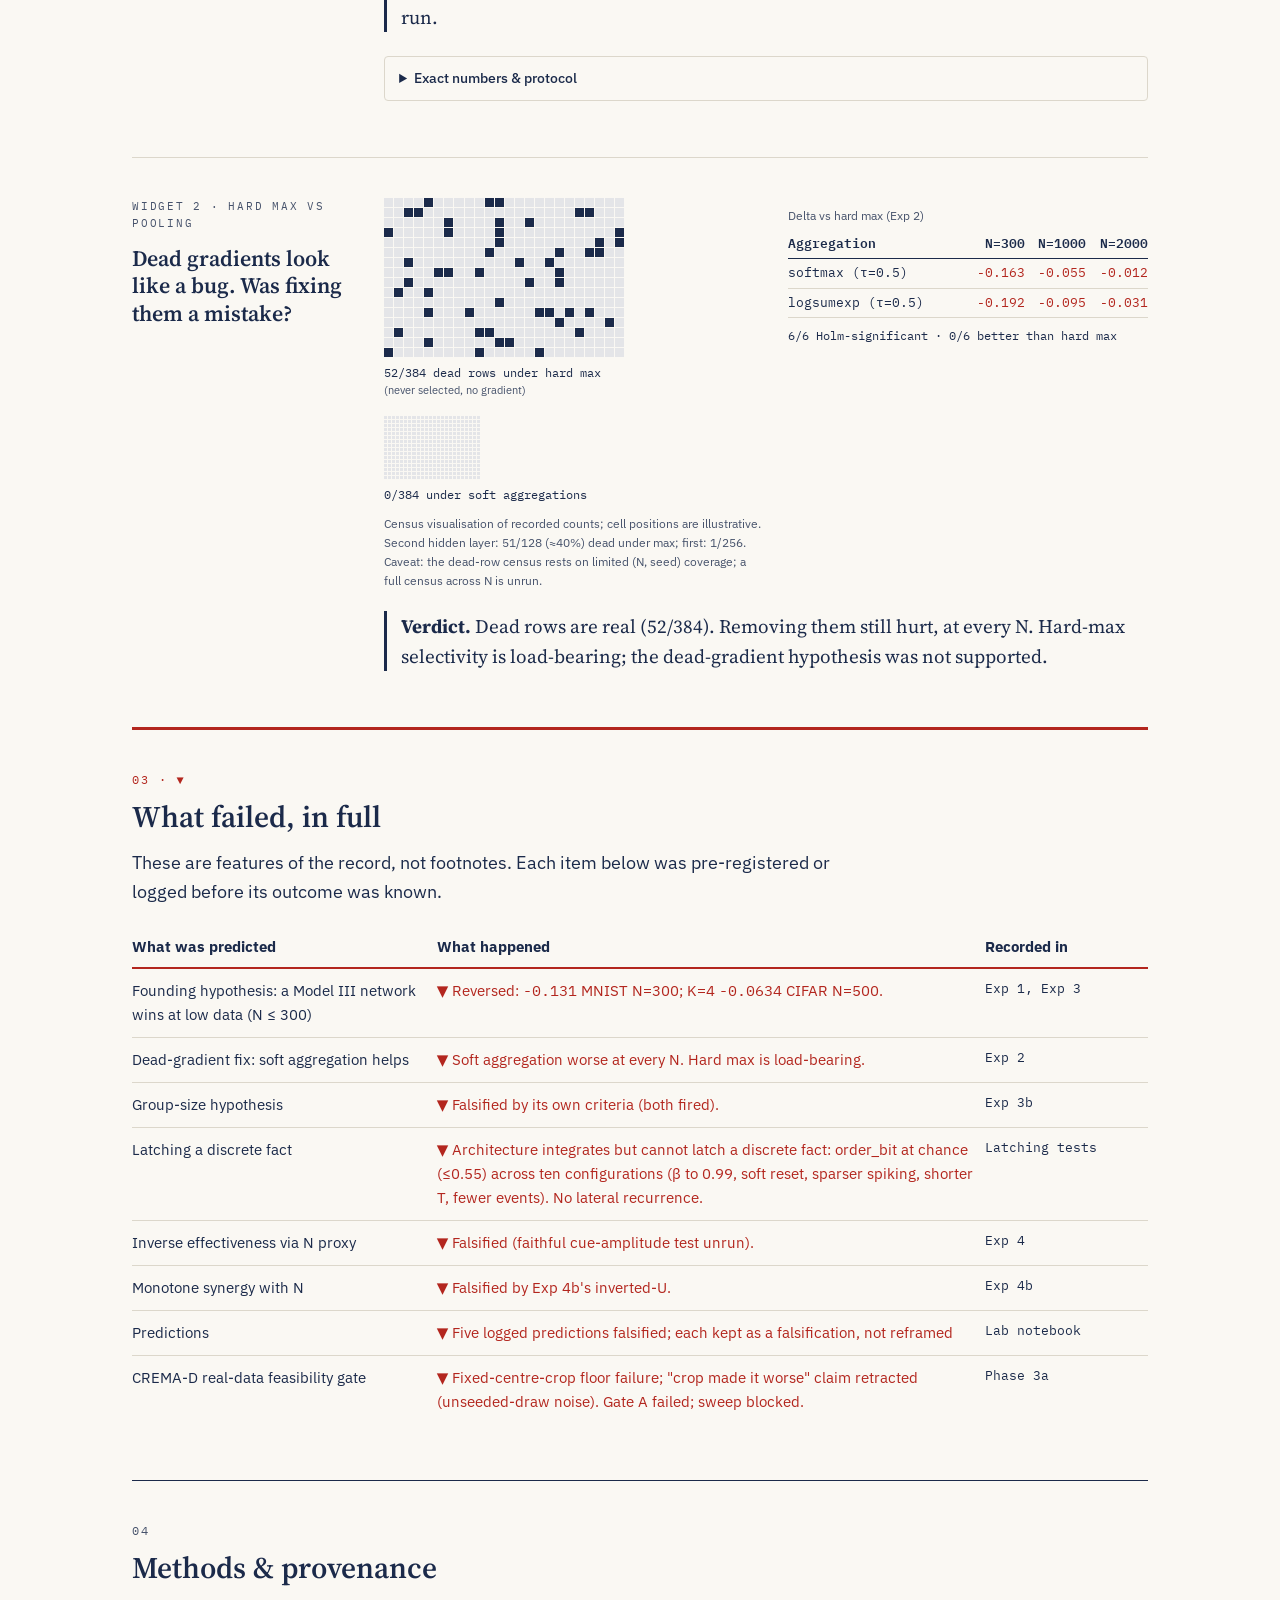
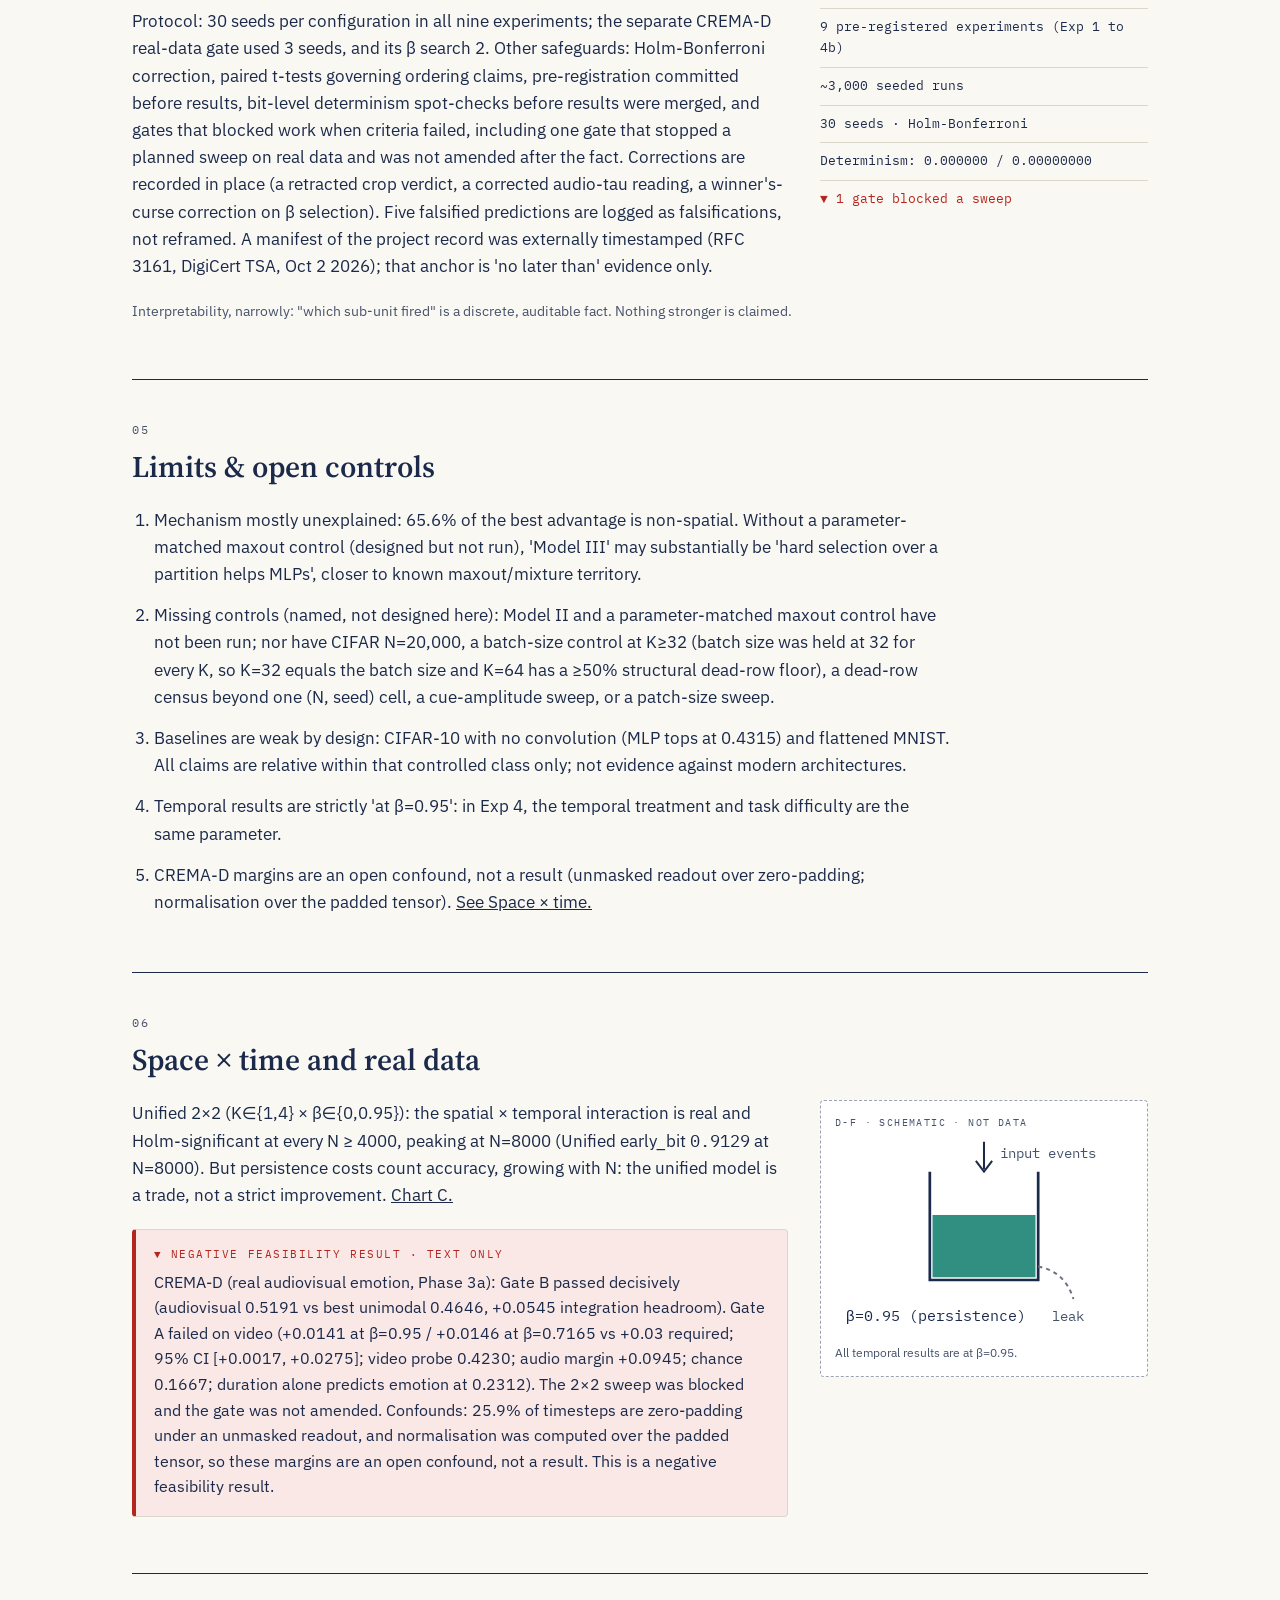
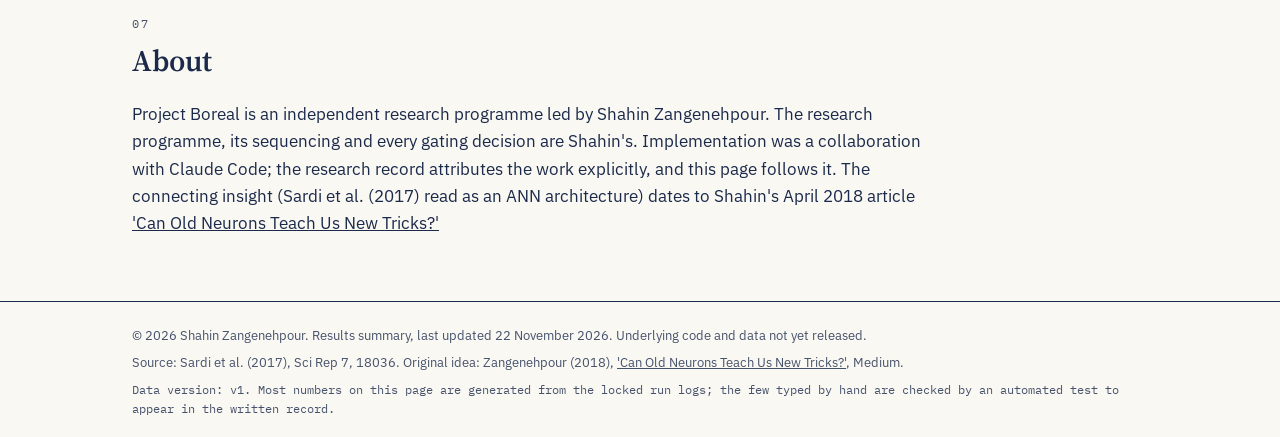
==== commit 1b49cdb9: "Boreal: name the CREMA-D gate as separate - Copies boreal/index.html from project-boreal master (072" ====
--- a/boreal/index.html
+++ b/boreal/index.html
@@ -660,7 +660,7 @@
   <div class="eyebrow">04</div>
   <h2 id="methods-title">Methods &amp; provenance</h2>
   <div class="methods">
-    <p>Protocol: <span data-v="meta.seeds" data-f="i">30</span> seeds per configuration in all nine experiments (the CREMA-D real-data gate used 3 seeds, and its β search 2), Holm-Bonferroni correction, paired t-tests governing ordering claims, pre-registration committed before results, bit-level determinism spot-checks before results were merged, and gates that blocked work when criteria failed, including one gate that stopped a planned sweep on real data and was not amended after the fact. Corrections are recorded in place (a retracted crop verdict, a corrected audio-tau reading, a winner's-curse correction on β selection). Five falsified predictions are logged as falsifications, not reframed. A manifest of the project record was externally timestamped (RFC 3161, DigiCert TSA, Oct 2 2026); that anchor is 'no later than' evidence only.</p>
+    <p>Protocol: <span data-v="meta.seeds" data-f="i">30</span> seeds per configuration in all nine experiments; the separate CREMA-D real-data gate used 3 seeds, and its β search 2. Other safeguards: Holm-Bonferroni correction, paired t-tests governing ordering claims, pre-registration committed before results, bit-level determinism spot-checks before results were merged, and gates that blocked work when criteria failed, including one gate that stopped a planned sweep on real data and was not amended after the fact. Corrections are recorded in place (a retracted crop verdict, a corrected audio-tau reading, a winner's-curse correction on β selection). Five falsified predictions are logged as falsifications, not reframed. A manifest of the project record was externally timestamped (RFC 3161, DigiCert TSA, Oct 2 2026); that anchor is 'no later than' evidence only.</p>
     <ul>
       <li>9 pre-registered experiments (Exp 1 to 4b)</li>
       <li>~3,000 seeded runs</li>
